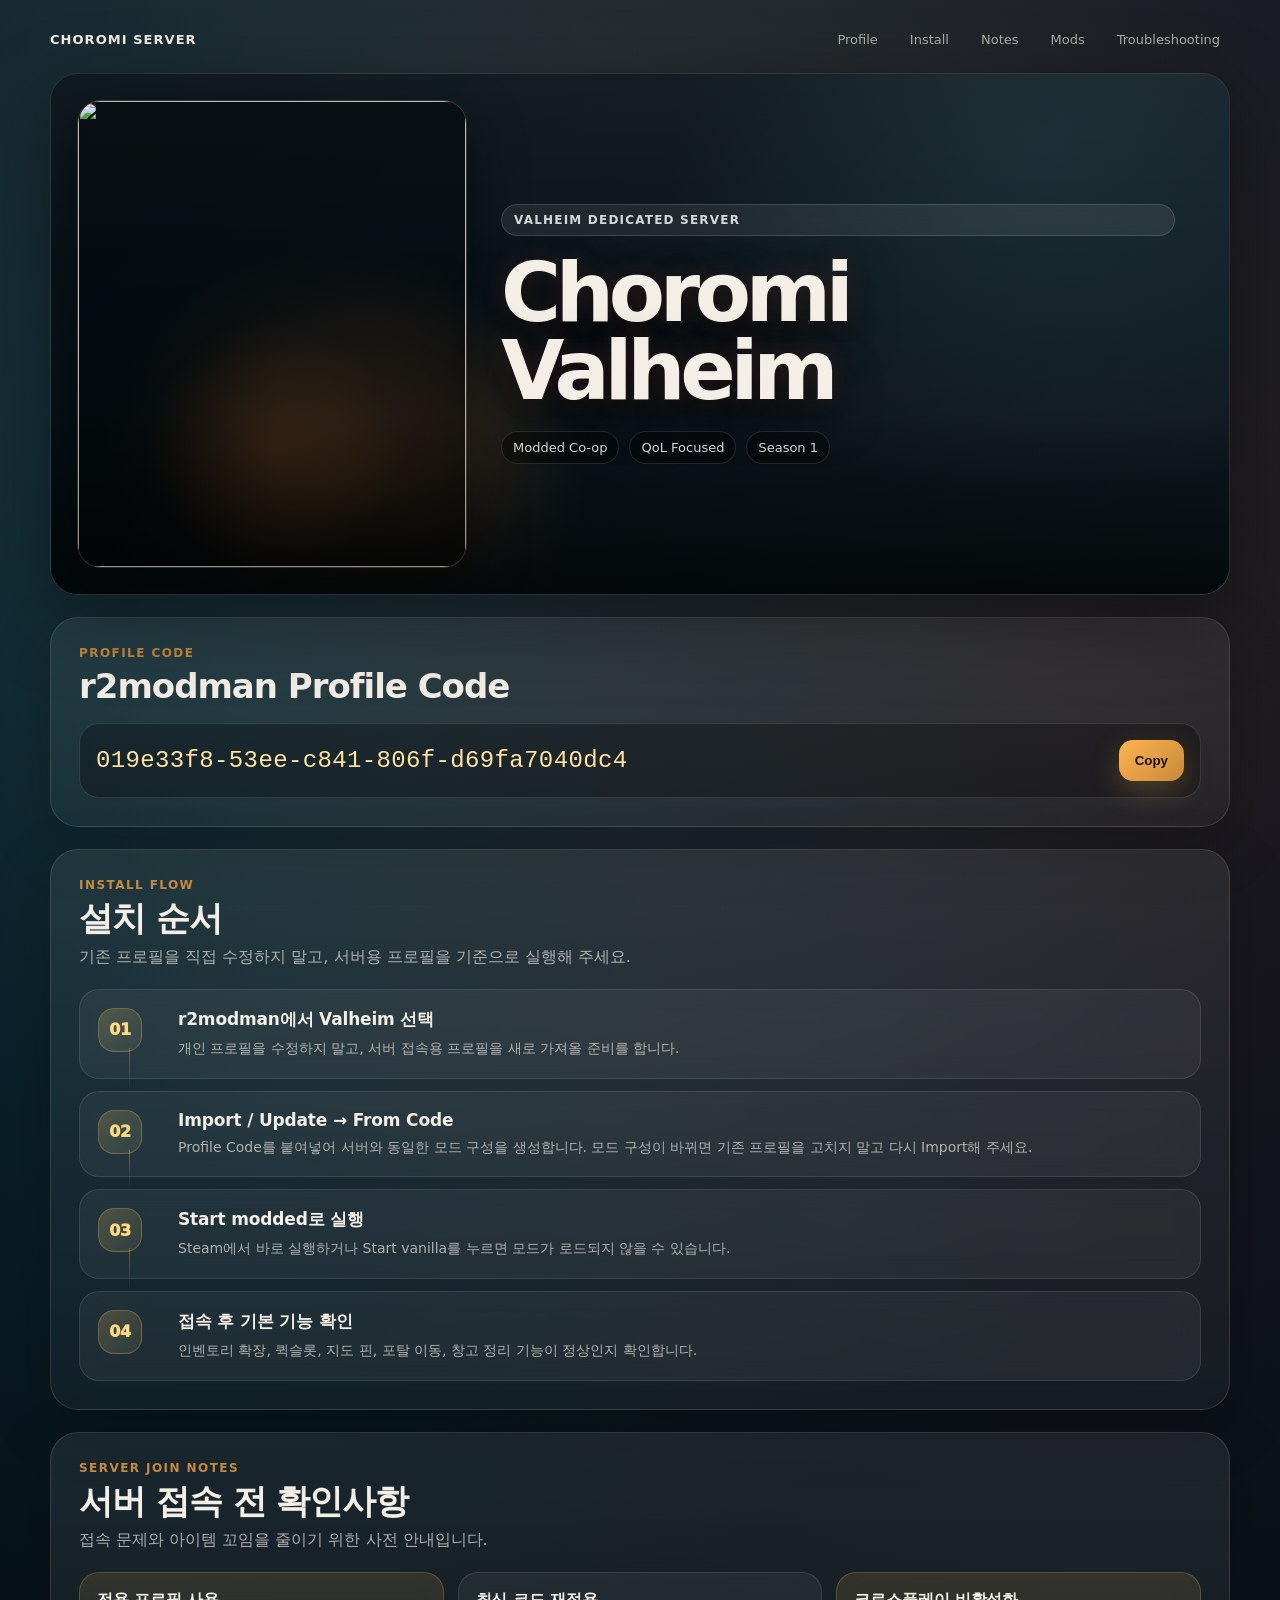
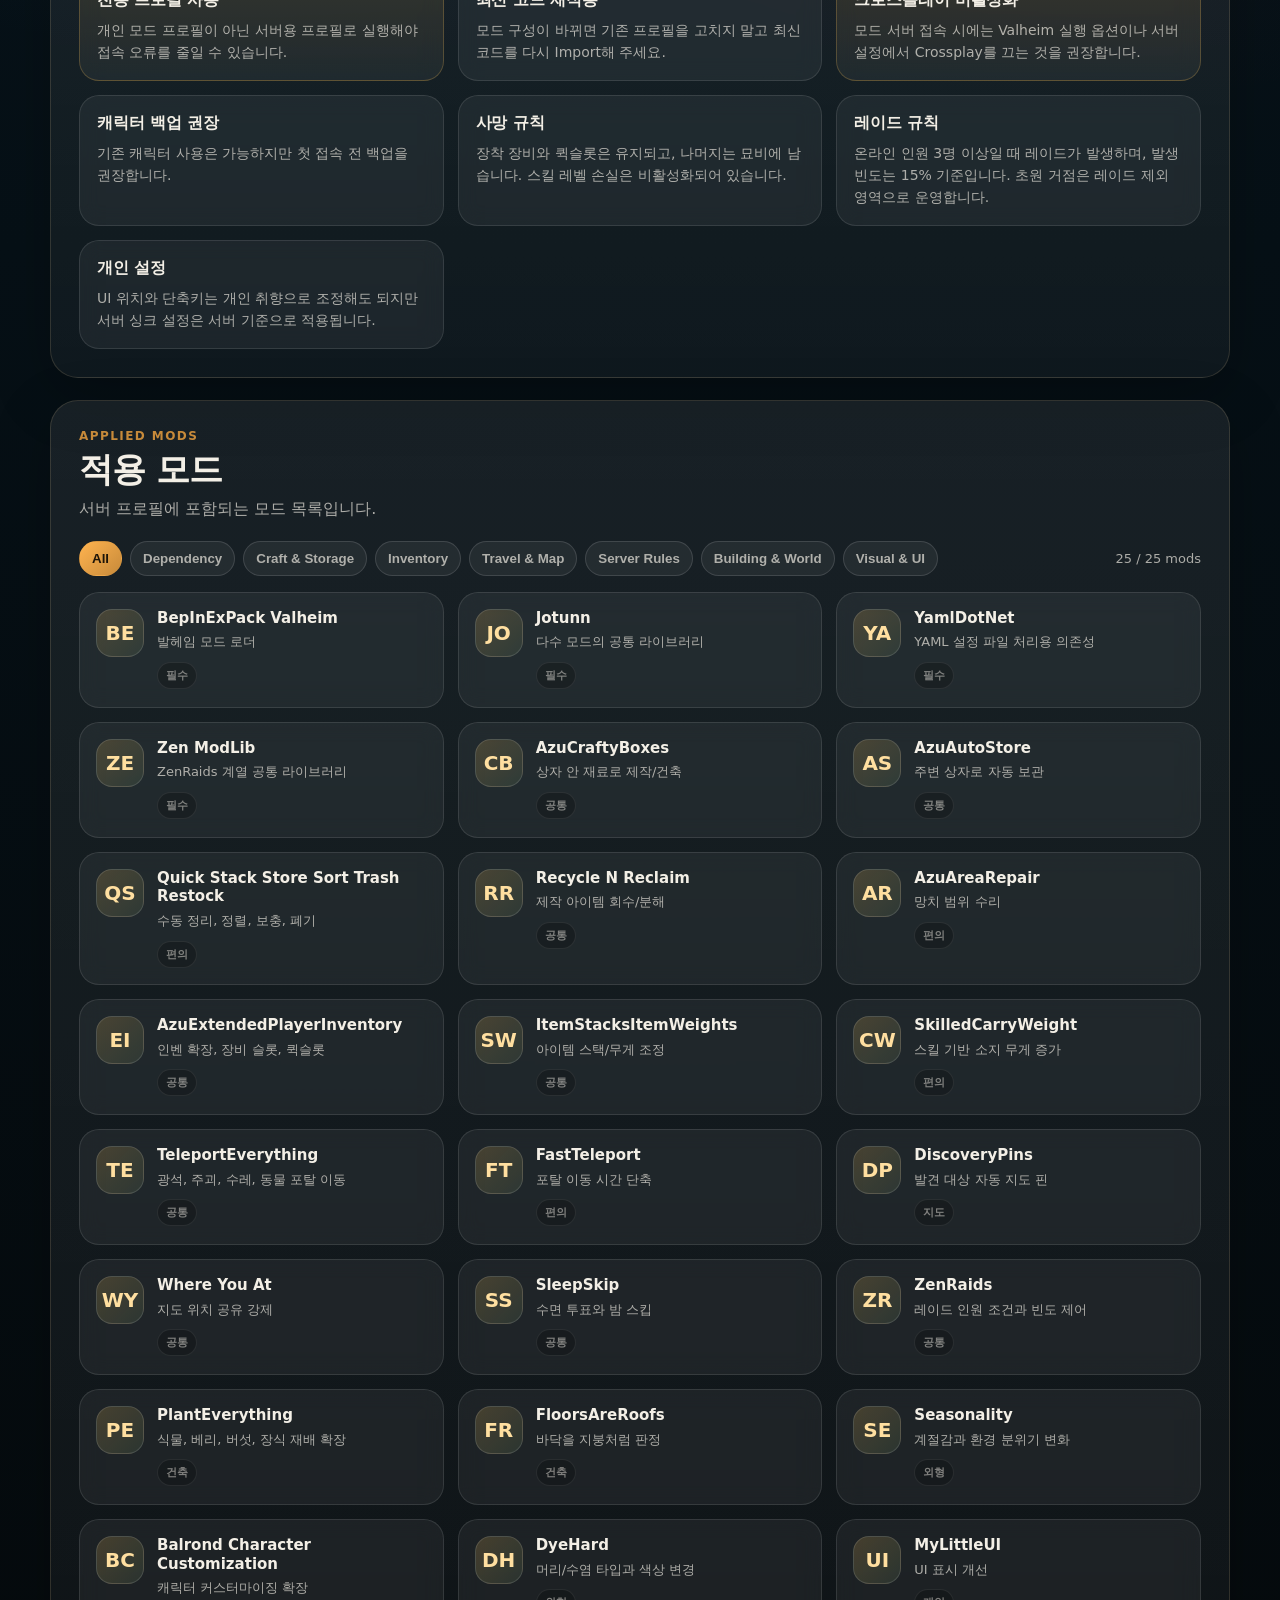
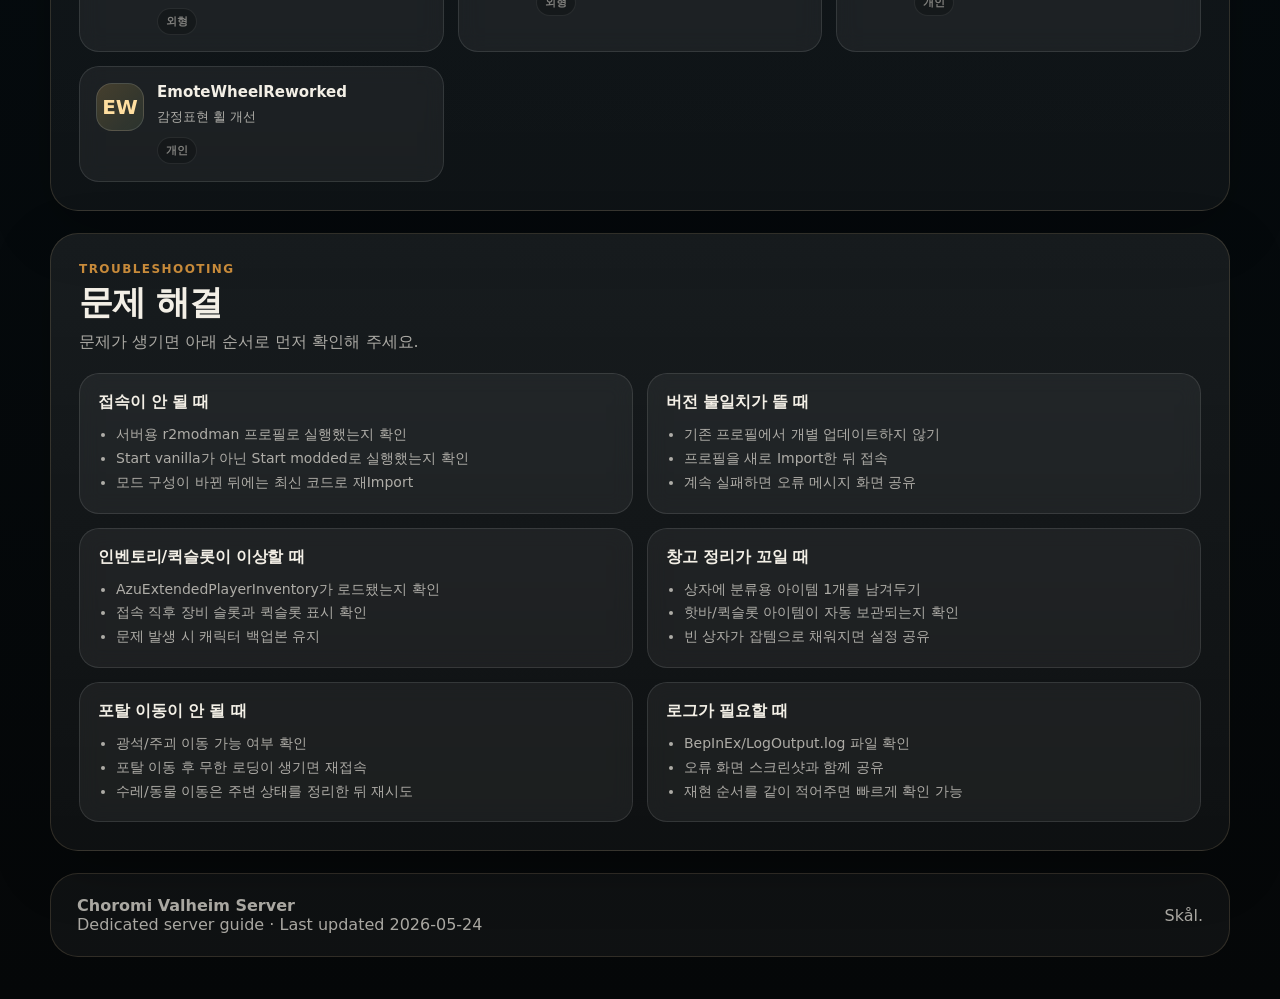
==== index.html @ 1cf6e034 "Add files via upload" ====
<!doctype html>
<html lang="ko">
<head>
  <meta charset="utf-8" />
  <meta name="viewport" content="width=device-width, initial-scale=1" />
  <title>Choromi Valheim Server Guide</title>
  <style>
    :root {
      --bg: #061017;
      --panel: rgba(255, 241, 217, 0.062);
      --panel-strong: rgba(255, 241, 217, 0.11);
      --line: rgba(255, 219, 166, 0.14);
      --text: #f3efe6;
      --muted: rgba(243, 239, 230, 0.68);
      --soft: rgba(243, 239, 230, 0.48);
      --gold: #c78a3a;
      --amber: #ffb34f;
      --red: #a63d2f;
      --green: #4f7f79;
      --shadow: 0 24px 80px rgba(0, 0, 0, 0.42);
      --radius-lg: 28px;
      --radius-md: 20px;
      --radius-sm: 14px;
      --hero-portrait: url("assets/valheim-hero-portrait.jpg");
    }

    * { box-sizing: border-box; }
    html { scroll-behavior: smooth; }
    body {
      margin: 0;
      min-height: 100vh;
      color: var(--text);
      font-family: ui-sans-serif, system-ui, -apple-system, BlinkMacSystemFont, "Segoe UI", sans-serif;
      background:
        radial-gradient(circle at 18% 12%, rgba(20, 94, 113, 0.34), transparent 30%),
        radial-gradient(circle at 42% 4%, rgba(255, 128, 48, 0.12), transparent 25%),
        radial-gradient(circle at 86% 16%, rgba(121, 37, 31, 0.20), transparent 28%),
        linear-gradient(180deg, #0a1822 0%, #061016 44%, #050708 100%);
    }

    a { color: inherit; }

    .page {
      width: min(1180px, calc(100% - 36px));
      margin: 0 auto;
      padding: 24px 0 42px;
    }

    .top-nav {
      display: flex;
      align-items: center;
      justify-content: space-between;
      gap: 16px;
      margin-bottom: 18px;
      color: var(--muted);
      font-size: 13px;
    }

    .brand {
      display: flex;
      align-items: center;
      gap: 10px;
      font-weight: 800;
      letter-spacing: 0.08em;
      text-transform: uppercase;
      color: var(--text);
    }


    .nav-links {
      display: flex;
      gap: 12px;
      flex-wrap: wrap;
      justify-content: flex-end;
    }

    .nav-links a {
      text-decoration: none;
      padding: 8px 10px;
      border-radius: 999px;
      color: var(--muted);
      transition: 0.18s ease;
    }

    .nav-links a:hover {
      background: rgba(255, 255, 255, 0.08);
      color: var(--text);
    }

    .hero {
      position: relative;
      min-height: 520px;
      display: grid;
      grid-template-columns: minmax(260px, 390px) 1fr;
      gap: 34px;
      align-items: stretch;
      overflow: hidden;
      border-radius: var(--radius-lg);
      background:
        radial-gradient(circle at 24% 78%, rgba(255, 128, 45, 0.16), transparent 24%),
        linear-gradient(135deg, rgba(8, 18, 24, 0.98) 0%, rgba(8, 18, 24, 0.88) 42%, rgba(18, 34, 43, 0.72) 100%);
      box-shadow: var(--shadow);
      border: 1px solid rgba(255, 255, 255, 0.12);
      isolation: isolate;
      padding: 26px;
    }

    .hero::before {
      content: "";
      position: absolute;
      inset: 0;
      background:
        radial-gradient(circle at 28% 78%, rgba(255, 161, 72, 0.18), transparent 22%),
        radial-gradient(circle at 84% 14%, rgba(60, 116, 122, 0.2), transparent 34%),
        linear-gradient(180deg, rgba(255, 255, 255, 0.035), transparent 36%, rgba(0, 0, 0, 0.35));
      pointer-events: none;
      z-index: 0;
    }

    .hero::after {
      content: "";
      position: absolute;
      inset: auto 0 0;
      height: 34%;
      background: linear-gradient(180deg, transparent, rgba(3, 7, 9, 0.88));
      pointer-events: none;
      z-index: 0;
    }

    .hero-art {
      position: relative;
      z-index: 1;
      min-height: 468px;
      border-radius: 24px;
      overflow: hidden;
      border: 1px solid rgba(255, 219, 166, 0.18);
      background: rgba(0, 0, 0, 0.35);
      box-shadow: 0 24px 60px rgba(0, 0, 0, 0.46);
    }

    .hero-art img {
      width: 100%;
      height: 100%;
      object-fit: cover;
      object-position: center;
      display: block;
      filter: saturate(1.05) contrast(1.06);
    }

    .hero-art::after {
      content: "";
      position: absolute;
      inset: 0;
      background:
        linear-gradient(180deg, rgba(0,0,0,0.06) 0%, transparent 45%, rgba(0,0,0,0.28) 100%),
        radial-gradient(circle at 50% 74%, rgba(255, 140, 52, 0.12), transparent 32%);
      pointer-events: none;
    }

    .hero-content {
      position: relative;
      z-index: 1;
      min-width: 0;
      display: flex;
      flex-direction: column;
      justify-content: center;
      padding: 42px 28px 42px 0;
    }

    .eyebrow {
      display: inline-flex;
      align-items: center;
      gap: 8px;
      padding: 8px 12px;
      border: 1px solid rgba(255, 255, 255, 0.14);
      border-radius: 999px;
      background: rgba(255, 255, 255, 0.08);
      color: rgba(255, 255, 255, 0.82);
      font-size: 12px;
      font-weight: 800;
      letter-spacing: 0.1em;
      text-transform: uppercase;
      backdrop-filter: blur(10px);
    }

    h1, h2, h3, p { margin-top: 0; }
    h1 {
      margin: 18px 0 0;
      max-width: 720px;
      font-size: clamp(44px, 6.4vw, 88px);
      line-height: 0.95;
      letter-spacing: -0.065em;
      text-shadow: 0 18px 46px rgba(0, 0, 0, 0.72), 0 0 24px rgba(174, 59, 38, 0.24);
    }

    .hero-meta {
      display: flex;
      gap: 10px;
      flex-wrap: wrap;
      margin-top: 22px;
    }

    .pill {
      padding: 8px 11px;
      border-radius: 999px;
      background: rgba(0, 0, 0, 0.34);
      border: 1px solid rgba(255, 255, 255, 0.12);
      color: rgba(255, 255, 255, 0.82);
      font-size: 13px;
      backdrop-filter: blur(10px);
    }

    main {
      display: grid;
      gap: 22px;
      margin-top: 22px;
    }

    section {
      border: 1px solid var(--line);
      border-radius: var(--radius-lg);
      background: linear-gradient(180deg, rgba(255, 255, 255, 0.075), rgba(255, 255, 255, 0.038));
      box-shadow: 0 18px 60px rgba(0, 0, 0, 0.22);
      overflow: hidden;
    }

    .section-inner { padding: 28px; }
    .section-head {
      display: flex;
      align-items: flex-end;
      justify-content: space-between;
      gap: 16px;
      margin-bottom: 18px;
    }

    .section-kicker {
      margin-bottom: 8px;
      color: var(--gold);
      font-size: 12px;
      font-weight: 900;
      letter-spacing: 0.12em;
      text-transform: uppercase;
    }

    h2 {
      margin: 0;
      font-size: clamp(23px, 3vw, 34px);
      line-height: 1.08;
      letter-spacing: -0.03em;
    }

    .lead {
      margin: 8px 0 0;
      color: var(--muted);
      line-height: 1.65;
    }

    .profile-box {
      display: flex;
      align-items: center;
      gap: 12px;
      padding: 16px;
      border-radius: var(--radius-md);
      background: rgba(0, 0, 0, 0.28);
      border: 1px solid rgba(255, 255, 255, 0.12);
    }

    .profile-box code {
      flex: 1;
      overflow-x: auto;
      white-space: nowrap;
      color: #ffe3a1;
      font-family: ui-monospace, SFMono-Regular, Menlo, Consolas, monospace;
      font-size: clamp(15px, 2.4vw, 24px);
      letter-spacing: 0.015em;
    }

    .btn {
      appearance: none;
      border: 0;
      border-radius: 14px;
      padding: 13px 16px;
      cursor: pointer;
      color: #1d1408;
      background: linear-gradient(135deg, var(--amber), var(--gold));
      font-weight: 900;
      box-shadow: 0 10px 28px rgba(215, 168, 79, 0.26);
      transition: 0.18s ease;
    }

    .btn:hover { transform: translateY(-1px); filter: brightness(1.05); }
    .btn:active { transform: translateY(0); }

    .flow-grid {
      display: grid;
      grid-template-columns: repeat(4, minmax(0, 1fr));
      gap: 14px;
    }

    .flow-card, .notice-card, .mod-card, .trouble-card {
      border: 1px solid rgba(255, 255, 255, 0.105);
      border-radius: var(--radius-md);
      background: rgba(255, 255, 255, 0.055);
      backdrop-filter: blur(10px);
    }

    .flow-card { padding: 18px; position: relative; min-height: 158px; }
    .flow-num {
      width: 34px;
      height: 34px;
      display: grid;
      place-items: center;
      margin-bottom: 18px;
      border-radius: 50%;
      background: rgba(215, 168, 79, 0.16);
      border: 1px solid rgba(215, 168, 79, 0.34);
      color: #ffd983;
      font-weight: 900;
    }

    .flow-card h3, .notice-card h3, .trouble-card h3 {
      margin: 0 0 8px;
      font-size: 16px;
      letter-spacing: -0.01em;
    }

    .flow-card p, .notice-card p, .trouble-card p {
      margin: 0;
      color: var(--muted);
      font-size: 14px;
      line-height: 1.58;
    }

    .install-flow {
      display: grid;
      gap: 12px;
      position: relative;
    }

    .install-step {
      display: grid;
      grid-template-columns: 64px 1fr;
      gap: 16px;
      align-items: stretch;
      position: relative;
      padding: 18px;
      border: 1px solid rgba(255, 255, 255, 0.105);
      border-radius: var(--radius-md);
      background: rgba(255, 255, 255, 0.055);
      backdrop-filter: blur(10px);
    }

    .install-step::before {
      content: "";
      position: absolute;
      left: 49px;
      top: 58px;
      bottom: -13px;
      width: 1px;
      background: linear-gradient(180deg, rgba(215, 168, 79, 0.44), transparent);
    }

    .install-step:last-child::before { display: none; }

    .step-index {
      width: 44px;
      height: 44px;
      display: grid;
      place-items: center;
      border-radius: 16px;
      background: linear-gradient(135deg, rgba(242, 193, 92, 0.22), rgba(135,168,120,0.12));
      border: 1px solid rgba(215, 168, 79, 0.34);
      color: #ffd983;
      font-weight: 950;
      letter-spacing: -0.02em;
    }

    .install-step h3 {
      margin: 0 0 6px;
      font-size: 17px;
      letter-spacing: -0.01em;
    }

    .install-step p {
      margin: 0;
      color: var(--muted);
      font-size: 14px;
      line-height: 1.62;
    }

    .notice-grid {
      display: grid;
      grid-template-columns: repeat(3, minmax(0, 1fr));
      gap: 14px;
    }

    .notice-card { padding: 17px; }
    .notice-card.important {
      background: linear-gradient(180deg, rgba(215, 168, 79, 0.145), rgba(255, 255, 255, 0.05));
      border-color: rgba(215, 168, 79, 0.28);
    }

    .mod-toolbar {
      display: flex;
      align-items: center;
      justify-content: space-between;
      gap: 12px;
      margin-bottom: 16px;
      flex-wrap: wrap;
    }

    .filter-row {
      display: flex;
      gap: 8px;
      flex-wrap: wrap;
    }

    .filter-btn {
      border: 1px solid rgba(255, 255, 255, 0.13);
      background: rgba(255, 255, 255, 0.06);
      color: var(--muted);
      border-radius: 999px;
      padding: 9px 12px;
      cursor: pointer;
      font-weight: 800;
      transition: 0.18s ease;
    }

    .filter-btn.active, .filter-btn:hover {
      color: #1d1408;
      border-color: transparent;
      background: linear-gradient(135deg, var(--amber), var(--gold));
    }

    .mod-count { color: var(--muted); font-size: 13px; }

    .mods-grid {
      display: grid;
      grid-template-columns: repeat(3, minmax(0, 1fr));
      gap: 14px;
    }

    .mod-card {
      min-height: 116px;
      padding: 16px;
      display: grid;
      grid-template-columns: 48px 1fr;
      gap: 13px;
      align-items: start;
    }

    .mod-icon {
      width: 48px;
      height: 48px;
      display: grid;
      place-items: center;
      border-radius: 16px;
      background: linear-gradient(135deg, rgba(215,168,79,0.22), rgba(135,168,120,0.14));
      border: 1px solid rgba(255, 255, 255, 0.13);
      color: #ffdfa0;
      font-size: 20px;
      font-weight: 900;
      overflow: hidden;
      flex: none;
    }

    .mod-icon img {
      width: 100%;
      height: 100%;
      object-fit: contain;
      object-position: center;
      display: block;
    }

    .mod-card h3 {
      margin: 0 0 6px;
      font-size: 15px;
      line-height: 1.25;
    }

    .mod-card p {
      margin: 0 0 10px;
      color: var(--muted);
      font-size: 13px;
      line-height: 1.45;
    }

    .tag-row { display: flex; gap: 6px; flex-wrap: wrap; }
    .tag {
      padding: 5px 8px;
      border-radius: 999px;
      background: rgba(0, 0, 0, 0.22);
      border: 1px solid rgba(255, 255, 255, 0.08);
      color: var(--soft);
      font-size: 11px;
      font-weight: 800;
    }

    .trouble-list {
      display: grid;
      grid-template-columns: repeat(2, minmax(0, 1fr));
      gap: 14px;
    }

    .trouble-card { padding: 18px; }
    .trouble-card ul {
      margin: 10px 0 0;
      padding-left: 18px;
      color: var(--muted);
      font-size: 14px;
      line-height: 1.7;
    }

    .footer {
      margin-top: 22px;
      padding: 22px 26px;
      display: flex;
      align-items: center;
      justify-content: space-between;
      gap: 16px;
      color: var(--muted);
      border-radius: var(--radius-lg);
      border: 1px solid var(--line);
      background: rgba(255, 255, 255, 0.045);
    }

    .toast {
      position: fixed;
      left: 50%;
      bottom: 28px;
      transform: translateX(-50%) translateY(16px);
      opacity: 0;
      pointer-events: none;
      padding: 12px 16px;
      border-radius: 999px;
      color: #1d1408;
      background: linear-gradient(135deg, var(--amber), var(--gold));
      font-weight: 900;
      box-shadow: 0 18px 44px rgba(0, 0, 0, 0.42);
      transition: 0.22s ease;
      z-index: 100;
    }

    .toast.show {
      opacity: 1;
      transform: translateX(-50%) translateY(0);
    }


    @media (max-width: 980px) {
      .hero { grid-template-columns: minmax(220px, 320px) 1fr; gap: 24px; }
      .hero-art { min-height: 430px; }
      .hero-content { padding-right: 8px; }
    }

    @media (max-width: 980px) {
      .flow-grid, .notice-grid, .mods-grid { grid-template-columns: repeat(2, minmax(0, 1fr)); }
      .top-nav { align-items: flex-start; flex-direction: column; }
      .nav-links { justify-content: flex-start; }
    }

    @media (max-width: 680px) {
      .page { width: min(100% - 24px, 1180px); padding-top: 14px; }
      .hero { min-height: auto; grid-template-columns: 1fr; gap: 18px; padding: 18px; }
      .hero-art { min-height: 440px; }
      .hero-content { padding: 8px 6px 16px; }
      .section-inner { padding: 22px; }
      .flow-grid, .notice-grid, .mods-grid, .trouble-list { grid-template-columns: 1fr; }
      .install-step { grid-template-columns: 50px 1fr; padding: 16px; }
      .install-step::before { left: 40px; }
      .step-index { width: 36px; height: 36px; border-radius: 13px; }
      .profile-box { flex-direction: column; align-items: stretch; }
      .profile-box code { width: 100%; }
      .footer { flex-direction: column; align-items: flex-start; }
    }


  </style>
</head>
<body>
  <div class="page">
    <nav class="top-nav" aria-label="Page navigation">
      <div class="brand"><span>Choromi Server</span></div>
      <div class="nav-links">
        <a href="#profile">Profile</a>
        <a href="#install">Install</a>
        <a href="#notes">Notes</a>
        <a href="#mods">Mods</a>
        <a href="#troubleshooting">Troubleshooting</a>
      </div>
    </nav>

    <header class="hero" id="hero">
      <div class="hero-art" aria-hidden="true">
        <img src="assets/valheim-hero-portrait.jpg" alt="" />
      </div>
      <div class="hero-content">
        <span class="eyebrow">Valheim Dedicated Server</span>
        <h1>Choromi Valheim</h1>
        <div class="hero-meta">
          <span class="pill">Modded Co-op</span>
          <span class="pill">QoL Focused</span>
          <span class="pill">Season 1</span>
        </div>
      </div>
    </header>

    <main>
      <section id="profile" aria-labelledby="profile-title">
        <div class="section-inner">
          <div class="section-head">
            <div>
              <div class="section-kicker">Profile Code</div>
              <h2 id="profile-title">r2modman Profile Code</h2>
            </div>
          </div>
          <div class="profile-box">
            <code id="profile-code">019e33f8-53ee-c841-806f-d69fa7040dc4</code>
            <button class="btn" type="button" id="copy-btn">Copy</button>
          </div>
        </div>
      </section>

      <section id="install" aria-labelledby="install-title">
        <div class="section-inner">
          <div class="section-head">
            <div>
              <div class="section-kicker">Install Flow</div>
              <h2 id="install-title">설치 순서</h2>
              <p class="lead">기존 프로필을 직접 수정하지 말고, 서버용 프로필을 기준으로 실행해 주세요.</p>
            </div>
          </div>
          <div class="install-flow">
            <article class="install-step">
              <div class="step-index">01</div>
              <div>
                <h3>r2modman에서 Valheim 선택</h3>
                <p>개인 프로필을 수정하지 말고, 서버 접속용 프로필을 새로 가져올 준비를 합니다.</p>
              </div>
            </article>
            <article class="install-step">
              <div class="step-index">02</div>
              <div>
                <h3>Import / Update → From Code</h3>
                <p>Profile Code를 붙여넣어 서버와 동일한 모드 구성을 생성합니다. 모드 구성이 바뀌면 기존 프로필을 고치지 말고 다시 Import해 주세요.</p>
              </div>
            </article>
            <article class="install-step">
              <div class="step-index">03</div>
              <div>
                <h3>Start modded로 실행</h3>
                <p>Steam에서 바로 실행하거나 Start vanilla를 누르면 모드가 로드되지 않을 수 있습니다.</p>
              </div>
            </article>
            <article class="install-step">
              <div class="step-index">04</div>
              <div>
                <h3>접속 후 기본 기능 확인</h3>
                <p>인벤토리 확장, 퀵슬롯, 지도 핀, 포탈 이동, 창고 정리 기능이 정상인지 확인합니다.</p>
              </div>
            </article>
          </div>
        </div>
      </section>

      <section id="notes" aria-labelledby="notes-title">
        <div class="section-inner">
          <div class="section-head">
            <div>
              <div class="section-kicker">Server Join Notes</div>
              <h2 id="notes-title">서버 접속 전 확인사항</h2>
              <p class="lead">접속 문제와 아이템 꼬임을 줄이기 위한 사전 안내입니다.</p>
            </div>
          </div>
          <div class="notice-grid">
            <article class="notice-card important">
              <h3>전용 프로필 사용</h3>
              <p>개인 모드 프로필이 아닌 서버용 프로필로 실행해야 접속 오류를 줄일 수 있습니다.</p>
            </article>
            <article class="notice-card">
              <h3>최신 코드 재적용</h3>
              <p>모드 구성이 바뀌면 기존 프로필을 고치지 말고 최신 코드를 다시 Import해 주세요.</p>
            </article>
            <article class="notice-card important">
              <h3>크로스플레이 비활성화</h3>
              <p>모드 서버 접속 시에는 Valheim 실행 옵션이나 서버 설정에서 Crossplay를 끄는 것을 권장합니다.</p>
            </article>
            <article class="notice-card">
              <h3>캐릭터 백업 권장</h3>
              <p>기존 캐릭터 사용은 가능하지만 첫 접속 전 백업을 권장합니다.</p>
            </article>
            <article class="notice-card">
              <h3>사망 규칙</h3>
              <p>장착 장비와 퀵슬롯은 유지되고, 나머지는 묘비에 남습니다. 스킬 레벨 손실은 비활성화되어 있습니다.</p>
            </article>
            <article class="notice-card">
              <h3>레이드 규칙</h3>
              <p>온라인 인원 3명 이상일 때 레이드가 발생하며, 발생 빈도는 15% 기준입니다. 초원 거점은 레이드 제외 영역으로 운영합니다.</p>
            </article>
            <article class="notice-card">
              <h3>개인 설정</h3>
              <p>UI 위치와 단축키는 개인 취향으로 조정해도 되지만 서버 싱크 설정은 서버 기준으로 적용됩니다.</p>
            </article>
          </div>
        </div>
      </section>

      <section id="mods" aria-labelledby="mods-title">
        <div class="section-inner">
          <div class="section-head">
            <div>
              <div class="section-kicker">Applied Mods</div>
              <h2 id="mods-title">적용 모드</h2>
              <p class="lead">서버 프로필에 포함되는 모드 목록입니다.</p>
            </div>
          </div>
          <div class="mod-toolbar">
            <div class="filter-row" id="filter-row"></div>
            <div class="mod-count" id="mod-count"></div>
          </div>
          <div class="mods-grid" id="mods-grid"></div>
        </div>
      </section>

      <section id="troubleshooting" aria-labelledby="trouble-title">
        <div class="section-inner">
          <div class="section-head">
            <div>
              <div class="section-kicker">Troubleshooting</div>
              <h2 id="trouble-title">문제 해결</h2>
              <p class="lead">문제가 생기면 아래 순서로 먼저 확인해 주세요.</p>
            </div>
          </div>
          <div class="trouble-list">
            <article class="trouble-card">
              <h3>접속이 안 될 때</h3>
              <ul>
                <li>서버용 r2modman 프로필로 실행했는지 확인</li>
                <li>Start vanilla가 아닌 Start modded로 실행했는지 확인</li>
                <li>모드 구성이 바뀐 뒤에는 최신 코드로 재Import</li>
              </ul>
            </article>
            <article class="trouble-card">
              <h3>버전 불일치가 뜰 때</h3>
              <ul>
                <li>기존 프로필에서 개별 업데이트하지 않기</li>
                <li>프로필을 새로 Import한 뒤 접속</li>
                <li>계속 실패하면 오류 메시지 화면 공유</li>
              </ul>
            </article>
            <article class="trouble-card">
              <h3>인벤토리/퀵슬롯이 이상할 때</h3>
              <ul>
                <li>AzuExtendedPlayerInventory가 로드됐는지 확인</li>
                <li>접속 직후 장비 슬롯과 퀵슬롯 표시 확인</li>
                <li>문제 발생 시 캐릭터 백업본 유지</li>
              </ul>
            </article>
            <article class="trouble-card">
              <h3>창고 정리가 꼬일 때</h3>
              <ul>
                <li>상자에 분류용 아이템 1개를 남겨두기</li>
                <li>핫바/퀵슬롯 아이템이 자동 보관되는지 확인</li>
                <li>빈 상자가 잡템으로 채워지면 설정 공유</li>
              </ul>
            </article>
            <article class="trouble-card">
              <h3>포탈 이동이 안 될 때</h3>
              <ul>
                <li>광석/주괴 이동 가능 여부 확인</li>
                <li>포탈 이동 후 무한 로딩이 생기면 재접속</li>
                <li>수레/동물 이동은 주변 상태를 정리한 뒤 재시도</li>
              </ul>
            </article>
            <article class="trouble-card">
              <h3>로그가 필요할 때</h3>
              <ul>
                <li>BepInEx/LogOutput.log 파일 확인</li>
                <li>오류 화면 스크린샷과 함께 공유</li>
                <li>재현 순서를 같이 적어주면 빠르게 확인 가능</li>
              </ul>
            </article>
          </div>
        </div>
      </section>
    </main>

    <footer class="footer">
      <div>
        <strong>Choromi Valheim Server</strong><br />
        <span>Dedicated server guide · Last updated 2026-05-24</span>
      </div>
      <div>Skål.</div>
    </footer>
  </div>

  <div class="toast" id="toast">Profile code copied</div>

  <script>
    const mods = [
      { name: "BepInExPack Valheim", group: "Dependency", icon: "BE", desc: "발헤임 모드 로더", tags: ["필수"] },
      { name: "Jotunn", group: "Dependency", icon: "JO", desc: "다수 모드의 공통 라이브러리", tags: ["필수"] },
      { name: "YamlDotNet", group: "Dependency", icon: "YA", desc: "YAML 설정 파일 처리용 의존성", tags: ["필수"] },
      { name: "Zen ModLib", group: "Dependency", icon: "ZE", desc: "ZenRaids 계열 공통 라이브러리", tags: ["필수"] },

      { name: "AzuCraftyBoxes", group: "Craft & Storage", icon: "CB", desc: "상자 안 재료로 제작/건축", tags: ["공통"] },
      { name: "AzuAutoStore", group: "Craft & Storage", icon: "AS", desc: "주변 상자로 자동 보관", tags: ["공통"] },
      { name: "Quick Stack Store Sort Trash Restock", group: "Craft & Storage", icon: "QS", desc: "수동 정리, 정렬, 보충, 폐기", tags: ["편의"] },
      { name: "Recycle N Reclaim", group: "Craft & Storage", icon: "RR", desc: "제작 아이템 회수/분해", tags: ["공통"] },
      { name: "AzuAreaRepair", group: "Craft & Storage", icon: "AR", desc: "망치 범위 수리", tags: ["편의"] },

      { name: "AzuExtendedPlayerInventory", group: "Inventory", icon: "EI", desc: "인벤 확장, 장비 슬롯, 퀵슬롯", tags: ["공통"] },
      { name: "ItemStacksItemWeights", group: "Inventory", icon: "SW", desc: "아이템 스택/무게 조정", tags: ["공통"] },
      { name: "SkilledCarryWeight", group: "Inventory", icon: "CW", desc: "스킬 기반 소지 무게 증가", tags: ["편의"] },

      { name: "TeleportEverything", group: "Travel & Map", icon: "TE", desc: "광석, 주괴, 수레, 동물 포탈 이동", tags: ["공통"] },
      { name: "FastTeleport", group: "Travel & Map", icon: "FT", desc: "포탈 이동 시간 단축", tags: ["편의"] },
      { name: "DiscoveryPins", group: "Travel & Map", icon: "DP", desc: "발견 대상 자동 지도 핀", tags: ["지도"] },
      { name: "Where You At", group: "Travel & Map", icon: "WY", desc: "지도 위치 공유 강제", tags: ["공통"] },

      { name: "SleepSkip", group: "Server Rules", icon: "SS", desc: "수면 투표와 밤 스킵", tags: ["공통"] },
      { name: "ZenRaids", group: "Server Rules", icon: "ZR", desc: "레이드 인원 조건과 빈도 제어", tags: ["공통"] },

      { name: "PlantEverything", group: "Building & World", icon: "PE", desc: "식물, 베리, 버섯, 장식 재배 확장", tags: ["건축"] },
      { name: "FloorsAreRoofs", group: "Building & World", icon: "FR", desc: "바닥을 지붕처럼 판정", tags: ["건축"] },
      { name: "Seasonality", group: "Building & World", icon: "SE", desc: "계절감과 환경 분위기 변화", tags: ["외형"] },

      { name: "Balrond Character Customization", group: "Visual & UI", icon: "BC", desc: "캐릭터 커스터마이징 확장", tags: ["외형"] },
      { name: "DyeHard", group: "Visual & UI", icon: "DH", desc: "머리/수염 타입과 색상 변경", tags: ["외형"] },
      { name: "MyLittleUI", group: "Visual & UI", icon: "UI", desc: "UI 표시 개선", tags: ["개인"] },
      { name: "EmoteWheelReworked", group: "Visual & UI", icon: "EW", desc: "감정표현 휠 개선", tags: ["개인"] }
    ];

    const groupOrder = ["All", "Dependency", "Craft & Storage", "Inventory", "Travel & Map", "Server Rules", "Building & World", "Visual & UI"];
    const filterRow = document.getElementById("filter-row");
    const modsGrid = document.getElementById("mods-grid");
    const modCount = document.getElementById("mod-count");

    function renderFilters(active = "All") {
      filterRow.innerHTML = "";
      groupOrder.forEach(group => {
        const btn = document.createElement("button");
        btn.className = `filter-btn${group === active ? " active" : ""}`;
        btn.type = "button";
        btn.textContent = group;
        btn.addEventListener("click", () => renderMods(group));
        filterRow.appendChild(btn);
      });
    }

    function renderMods(group = "All") {
      renderFilters(group);
      const list = group === "All" ? mods : mods.filter(mod => mod.group === group);
      modCount.textContent = `${list.length} / ${mods.length} mods`;
      modsGrid.innerHTML = list.map(mod => `
        <article class="mod-card">
          <div class="mod-icon" aria-hidden="true">${mod.icon}</div>
          <div>
            <h3>${mod.name}</h3>
            <p>${mod.desc}</p>
            <div class="tag-row">${mod.tags.map(tag => `<span class="tag">${tag}</span>`).join("")}</div>
          </div>
        </article>
      `).join("");
    }

    function showToast() {
      const toast = document.getElementById("toast");
      toast.classList.add("show");
      window.setTimeout(() => toast.classList.remove("show"), 1600);
    }

    document.getElementById("copy-btn").addEventListener("click", async () => {
      const code = document.getElementById("profile-code").textContent.trim();
      try {
        await navigator.clipboard.writeText(code);
        showToast();
      } catch (error) {
        const range = document.createRange();
        range.selectNodeContents(document.getElementById("profile-code"));
        const selection = window.getSelection();
        selection.removeAllRanges();
        selection.addRange(range);
        document.execCommand("copy");
        selection.removeAllRanges();
        showToast();
      }
    });

    renderMods();
  </script>
</body>
</html>
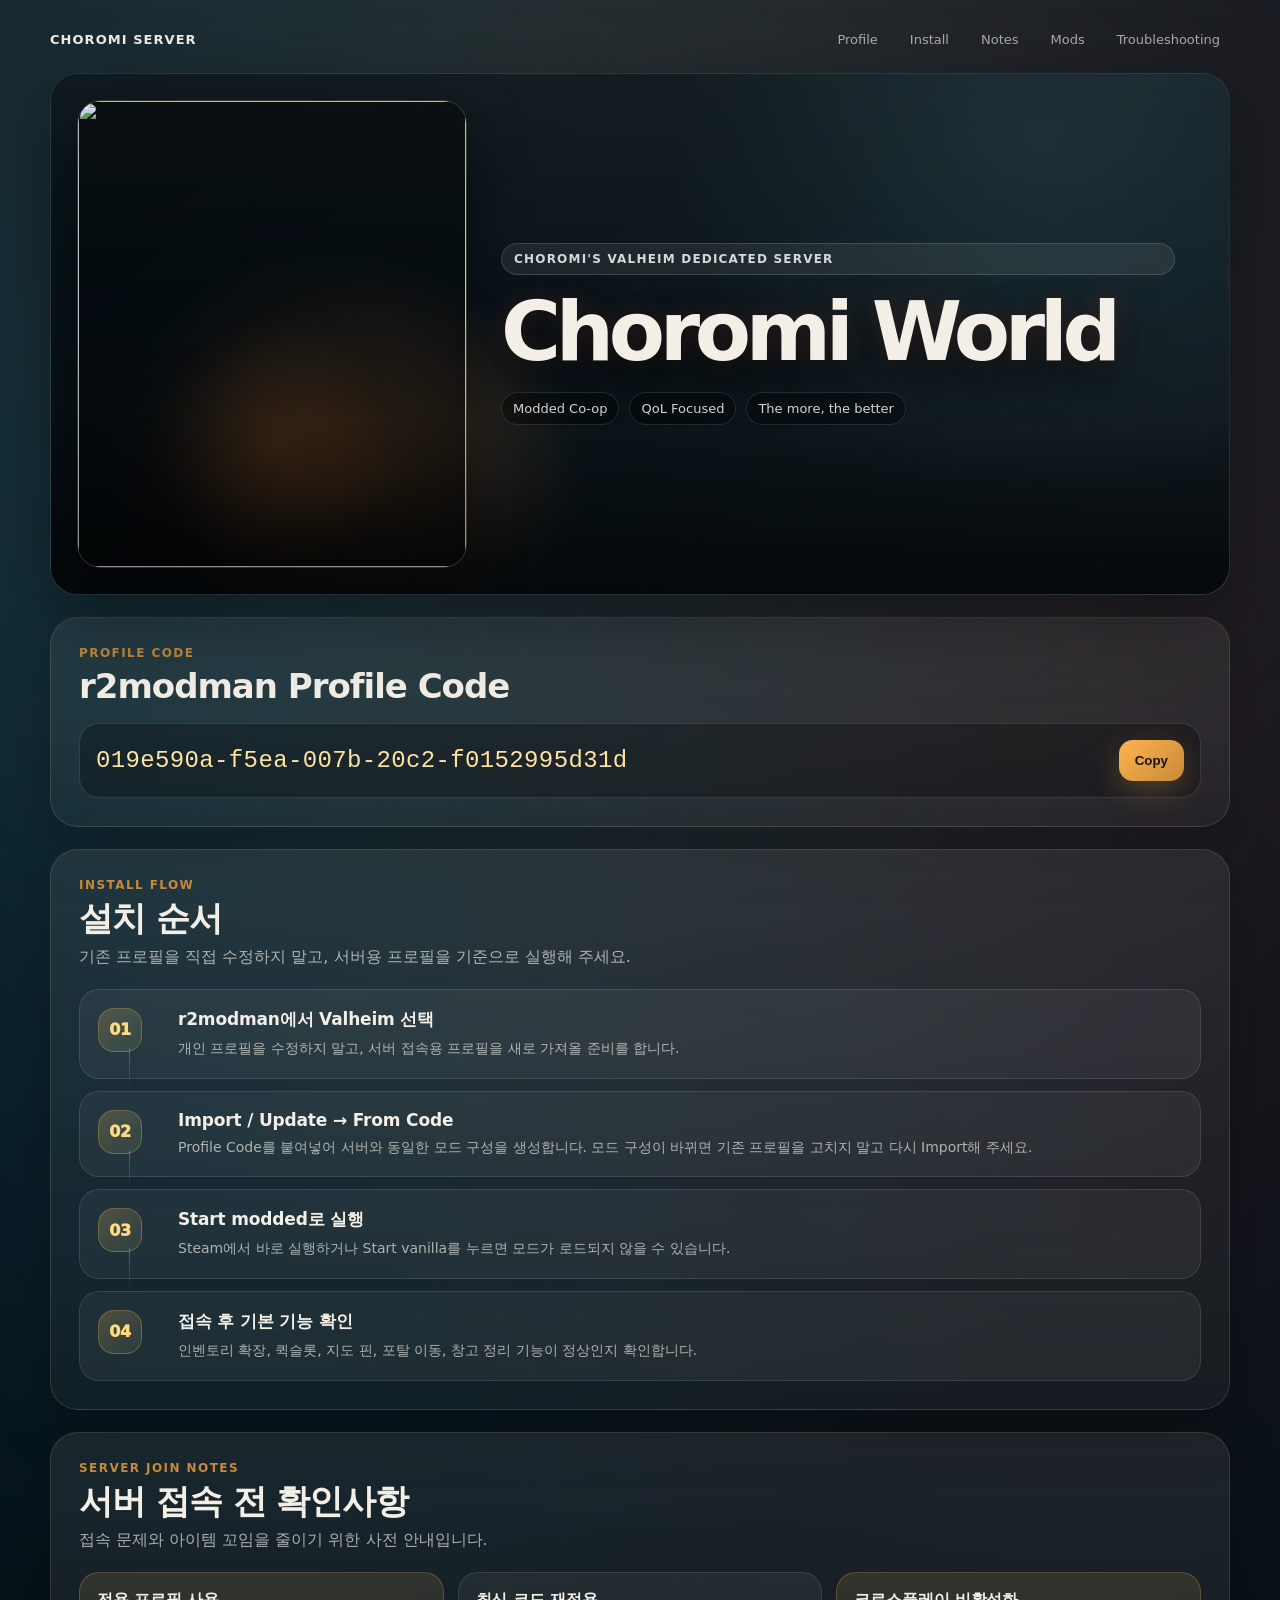
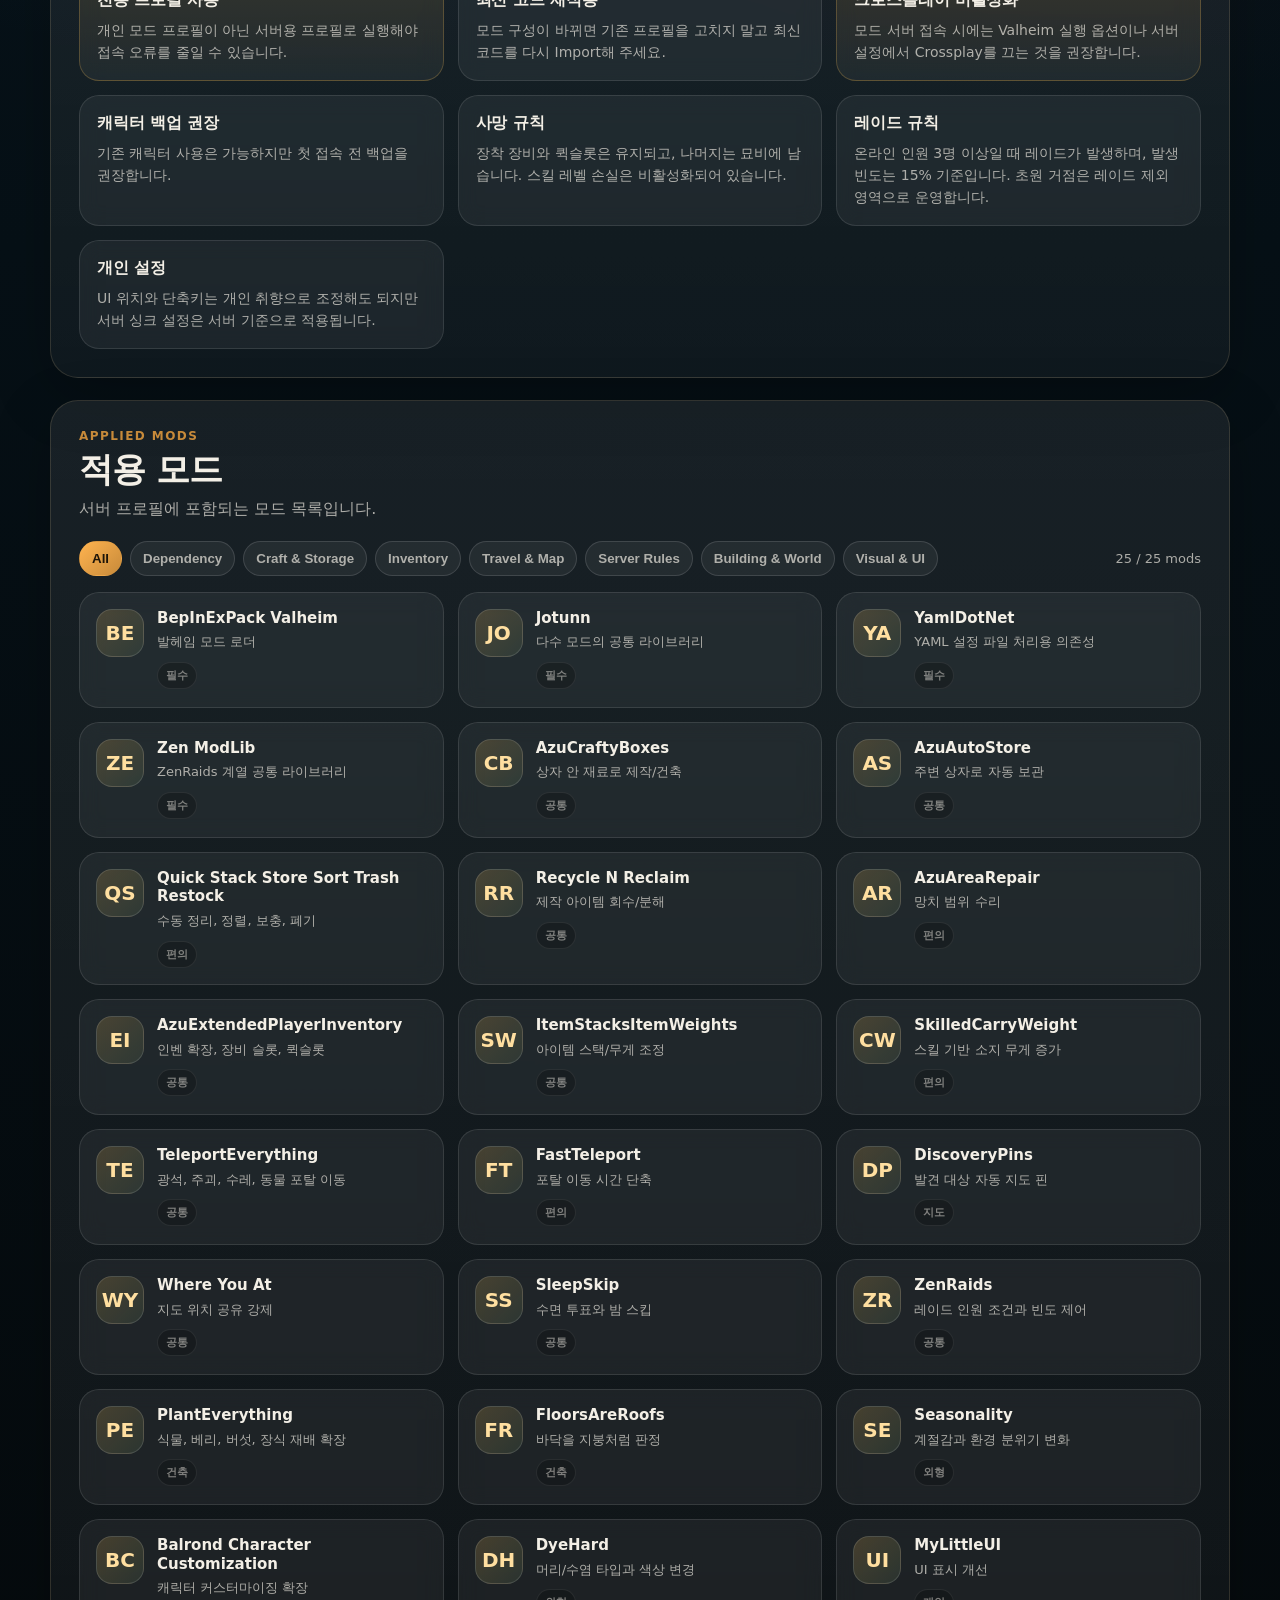
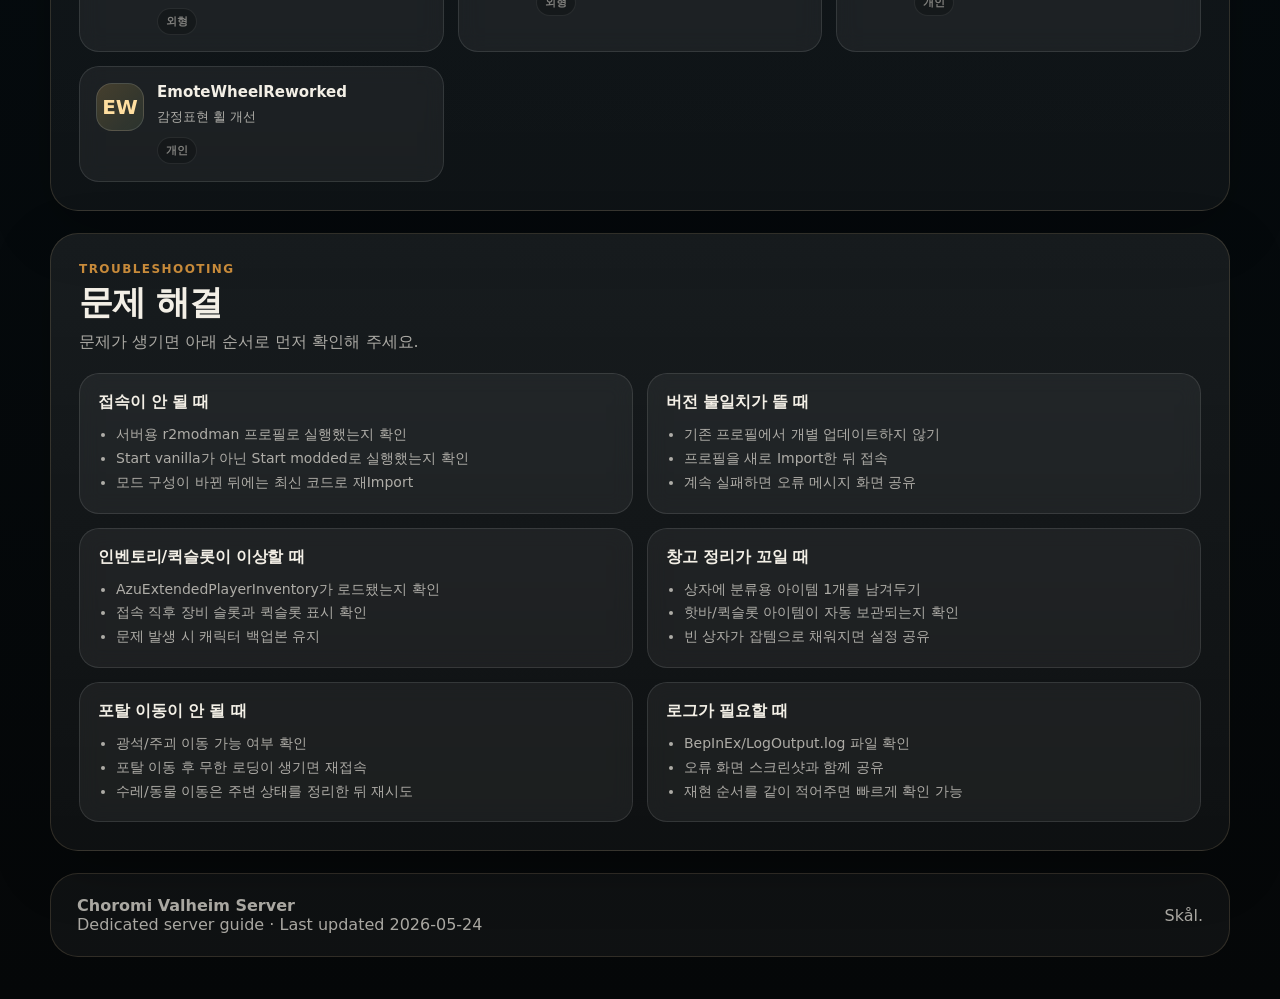
==== commit 7c9b6eba: "Update index.html" ====
--- a/index.html
+++ b/index.html
@@ -595,12 +595,12 @@
         <img src="assets/valheim-hero-portrait.jpg" alt="" />
       </div>
       <div class="hero-content">
-        <span class="eyebrow">Valheim Dedicated Server</span>
-        <h1>Choromi Valheim</h1>
+        <span class="eyebrow">Choromi's Valheim Dedicated Server</span>
+        <h1>Choromi World</h1>
         <div class="hero-meta">
           <span class="pill">Modded Co-op</span>
           <span class="pill">QoL Focused</span>
-          <span class="pill">Season 1</span>
+          <span class="pill">The more, the better</span>
         </div>
       </div>
     </header>
@@ -615,7 +615,7 @@
             </div>
           </div>
           <div class="profile-box">
-            <code id="profile-code">019e33f8-53ee-c841-806f-d69fa7040dc4</code>
+            <code id="profile-code">019e590a-f5ea-007b-20c2-f0152995d31d</code>
             <button class="btn" type="button" id="copy-btn">Copy</button>
           </div>
         </div>
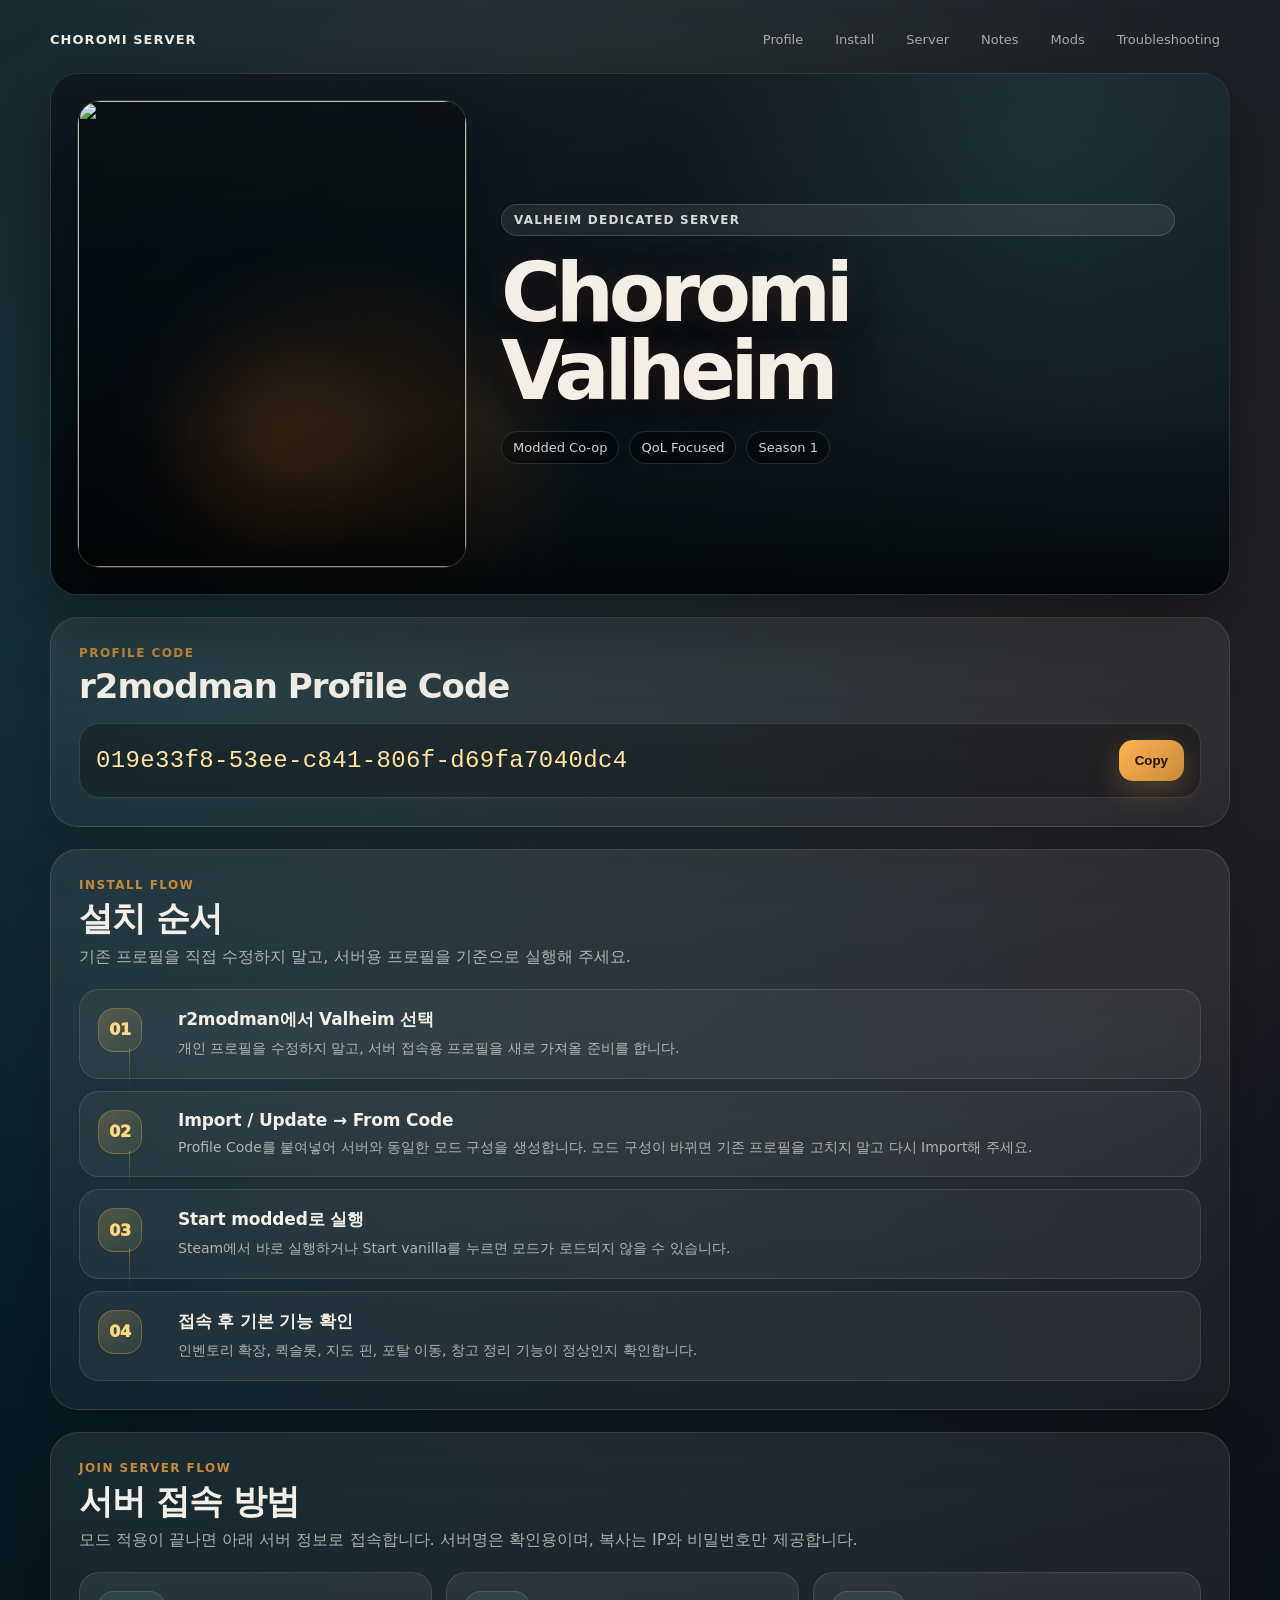
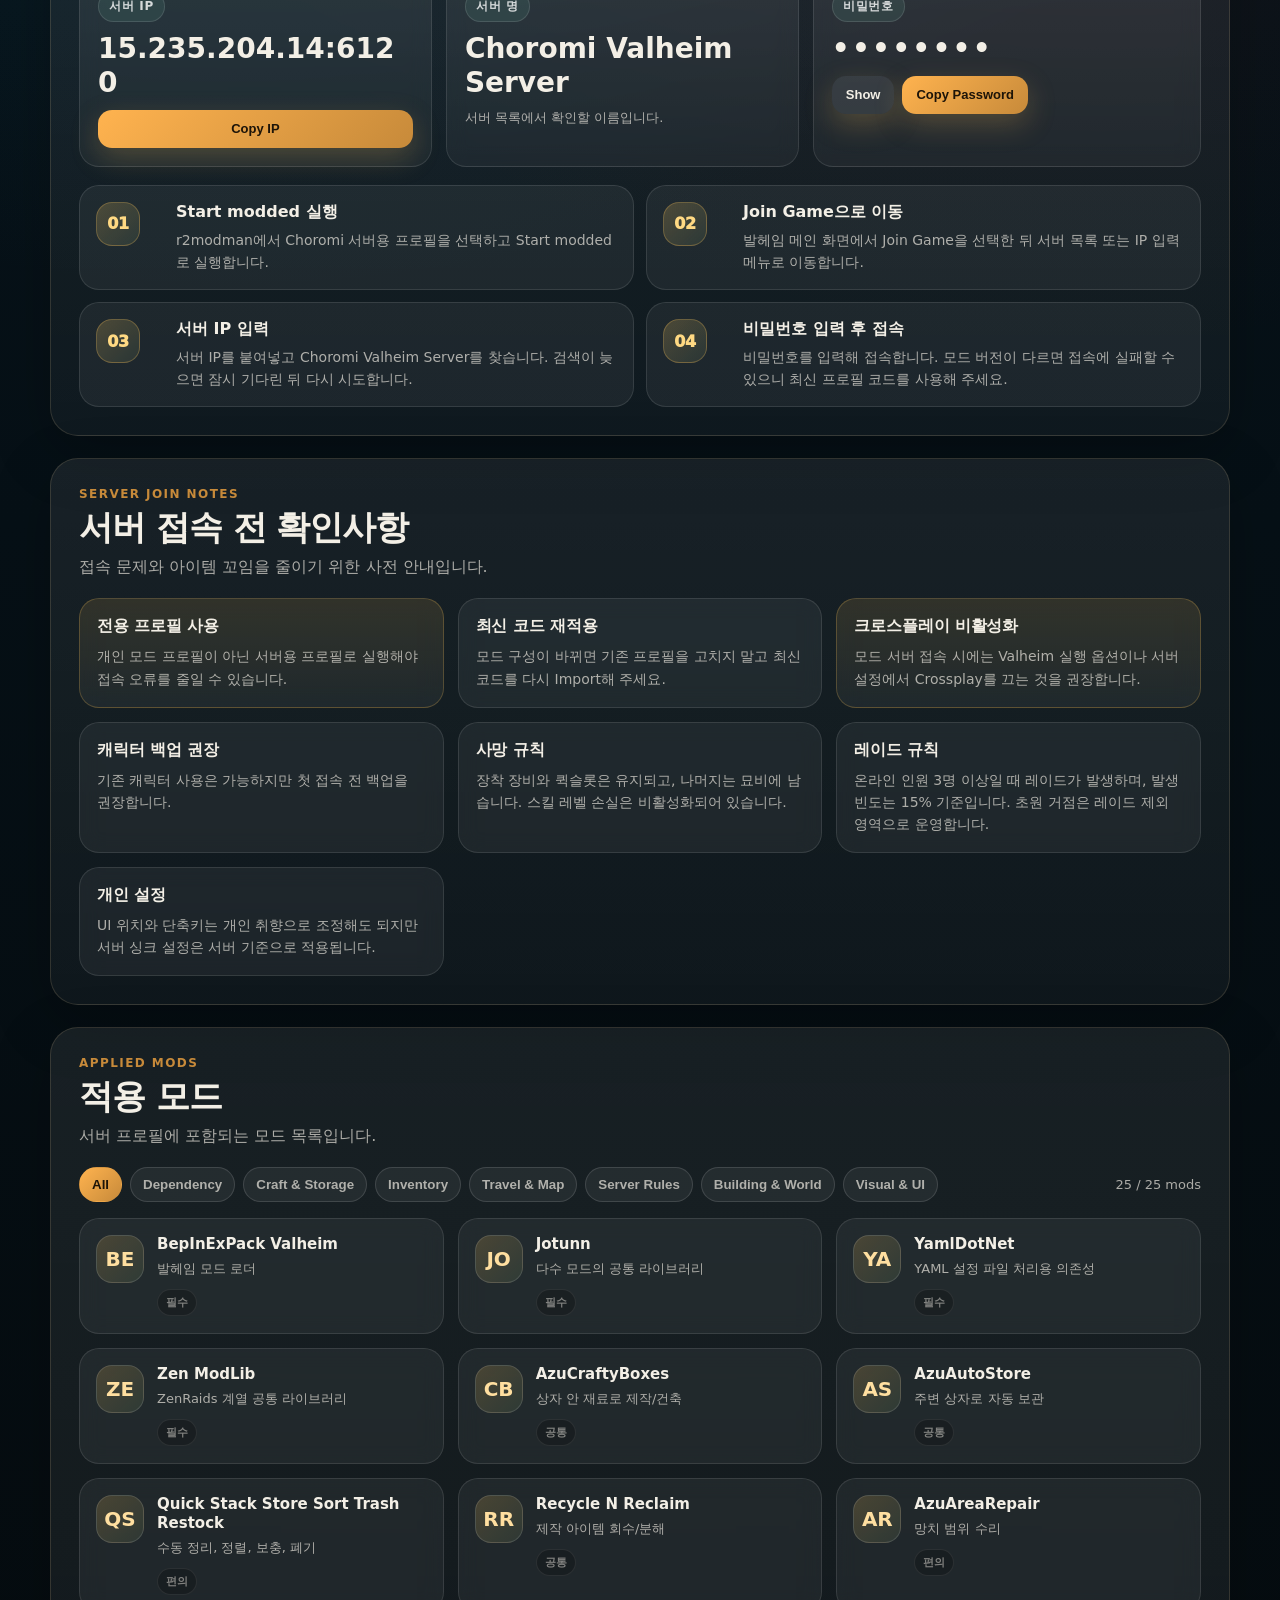
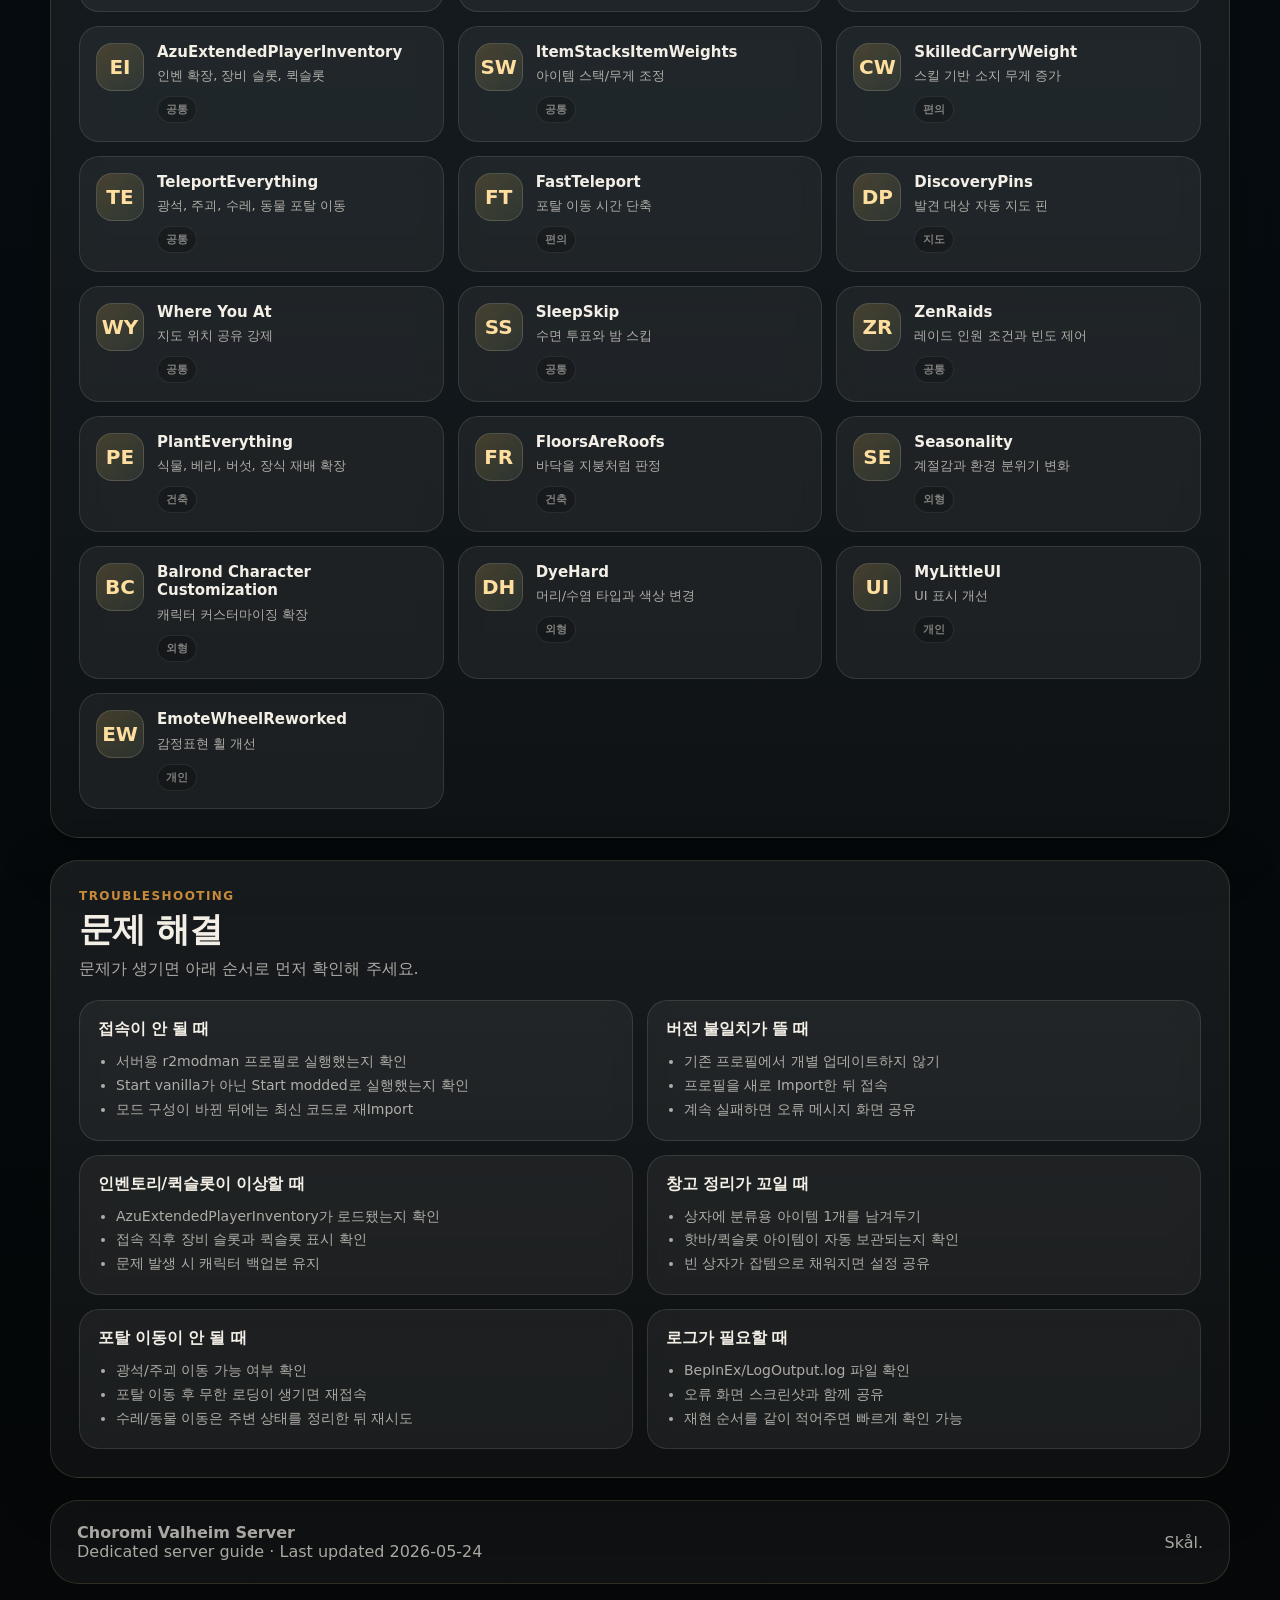
==== commit 181b8f23: "Add files via upload" ====
--- a/index.html
+++ b/index.html
@@ -575,6 +575,114 @@
     }
 
 
+
+    .server-info-grid {
+      display: grid;
+      grid-template-columns: 1fr 1fr 1.1fr;
+      gap: 14px;
+      margin-bottom: 18px;
+    }
+
+    .server-info-card {
+      border: 1px solid rgba(255, 255, 255, 0.105);
+      border-radius: var(--radius-md);
+      background:
+        linear-gradient(180deg, rgba(255, 255, 255, 0.075), rgba(255, 255, 255, 0.045));
+      backdrop-filter: blur(10px);
+      padding: 18px;
+      min-height: 152px;
+      display: grid;
+      align-content: start;
+      gap: 10px;
+    }
+
+    .server-info-label {
+      width: fit-content;
+      padding: 6px 10px;
+      border-radius: 999px;
+      background: rgba(79, 127, 121, 0.22);
+      border: 1px solid rgba(255, 255, 255, 0.12);
+      color: rgba(255, 255, 255, 0.8);
+      font-size: 12px;
+      font-weight: 900;
+      letter-spacing: 0.06em;
+      text-transform: uppercase;
+    }
+
+    .server-info-value {
+      color: var(--text);
+      font-size: clamp(20px, 2.3vw, 28px);
+      font-weight: 900;
+      line-height: 1.22;
+      overflow-wrap: anywhere;
+    }
+
+    .server-info-help {
+      margin: -2px 0 0;
+      color: var(--muted);
+      font-size: 13px;
+      line-height: 1.5;
+    }
+
+    .server-action-row {
+      display: flex;
+      flex-wrap: wrap;
+      gap: 8px;
+    }
+
+    .small-btn {
+      min-height: 38px;
+      padding: 0 14px;
+      font-size: 13px;
+    }
+
+    .ghost-btn {
+      background: rgba(255, 255, 255, 0.08);
+      color: var(--text);
+      border-color: rgba(255, 255, 255, 0.14);
+    }
+
+    .password-value {
+      letter-spacing: 0.08em;
+    }
+
+    .join-flow {
+      display: grid;
+      grid-template-columns: repeat(2, minmax(0, 1fr));
+      gap: 12px;
+    }
+
+    .join-step {
+      display: grid;
+      grid-template-columns: 64px 1fr;
+      gap: 16px;
+      align-items: start;
+      border: 1px solid rgba(255, 255, 255, 0.105);
+      border-radius: var(--radius-md);
+      background: rgba(255, 255, 255, 0.055);
+      padding: 16px;
+    }
+
+    .join-step h3 {
+      margin: 0 0 6px;
+      font-size: 16px;
+    }
+
+    .join-step p {
+      margin: 0;
+      color: var(--muted);
+      font-size: 14px;
+      line-height: 1.58;
+    }
+
+    @media (max-width: 900px) {
+      .server-info-grid,
+      .join-flow {
+        grid-template-columns: 1fr;
+      }
+    }
+
+
   </style>
 </head>
 <body>
@@ -584,6 +692,7 @@
       <div class="nav-links">
         <a href="#profile">Profile</a>
         <a href="#install">Install</a>
+        <a href="#server">Server</a>
         <a href="#notes">Notes</a>
         <a href="#mods">Mods</a>
         <a href="#troubleshooting">Troubleshooting</a>
@@ -595,12 +704,12 @@
         <img src="assets/valheim-hero-portrait.jpg" alt="" />
       </div>
       <div class="hero-content">
-        <span class="eyebrow">Choromi's Valheim Dedicated Server</span>
-        <h1>Choromi World</h1>
+        <span class="eyebrow">Valheim Dedicated Server</span>
+        <h1>Choromi Valheim</h1>
         <div class="hero-meta">
           <span class="pill">Modded Co-op</span>
           <span class="pill">QoL Focused</span>
-          <span class="pill">The more, the better</span>
+          <span class="pill">Season 1</span>
         </div>
       </div>
     </header>
@@ -615,7 +724,7 @@
             </div>
           </div>
           <div class="profile-box">
-            <code id="profile-code">019e590a-f5ea-007b-20c2-f0152995d31d</code>
+            <code id="profile-code">019e33f8-53ee-c841-806f-d69fa7040dc4</code>
             <button class="btn" type="button" id="copy-btn">Copy</button>
           </div>
         </div>
@@ -663,6 +772,73 @@
         </div>
       </section>
 
+
+      <section id="server" aria-labelledby="server-title">
+        <div class="section-inner">
+          <div class="section-head">
+            <div>
+              <div class="section-kicker">Join Server Flow</div>
+              <h2 id="server-title">서버 접속 방법</h2>
+              <p class="lead">모드 적용이 끝나면 아래 서버 정보로 접속합니다. 서버명은 확인용이며, 복사는 IP와 비밀번호만 제공합니다.</p>
+            </div>
+          </div>
+
+          <div class="server-info-grid">
+            <article class="server-info-card">
+              <div class="server-info-label">서버 IP</div>
+              <div class="server-info-value" id="server-ip">15.235.204.14:6120</div>
+              <button class="btn small-btn" type="button" data-copy-text="15.235.204.14:6120" data-toast="Server IP copied">Copy IP</button>
+            </article>
+
+            <article class="server-info-card">
+              <div class="server-info-label">서버 명</div>
+              <div class="server-info-value">Choromi Valheim Server</div>
+              <p class="server-info-help">서버 목록에서 확인할 이름입니다.</p>
+            </article>
+
+            <article class="server-info-card">
+              <div class="server-info-label">비밀번호</div>
+              <div class="server-info-value password-value" id="server-password" data-password="qwer1234">••••••••</div>
+              <div class="server-action-row">
+                <button class="btn small-btn ghost-btn" type="button" id="toggle-password" aria-pressed="false">Show</button>
+                <button class="btn small-btn" type="button" data-copy-text="qwer1234" data-toast="Password copied">Copy Password</button>
+              </div>
+            </article>
+          </div>
+
+          <div class="join-flow">
+            <article class="join-step">
+              <div class="step-index">01</div>
+              <div>
+                <h3>Start modded 실행</h3>
+                <p>r2modman에서 Choromi 서버용 프로필을 선택하고 Start modded로 실행합니다.</p>
+              </div>
+            </article>
+            <article class="join-step">
+              <div class="step-index">02</div>
+              <div>
+                <h3>Join Game으로 이동</h3>
+                <p>발헤임 메인 화면에서 Join Game을 선택한 뒤 서버 목록 또는 IP 입력 메뉴로 이동합니다.</p>
+              </div>
+            </article>
+            <article class="join-step">
+              <div class="step-index">03</div>
+              <div>
+                <h3>서버 IP 입력</h3>
+                <p>서버 IP를 붙여넣고 Choromi Valheim Server를 찾습니다. 검색이 늦으면 잠시 기다린 뒤 다시 시도합니다.</p>
+              </div>
+            </article>
+            <article class="join-step">
+              <div class="step-index">04</div>
+              <div>
+                <h3>비밀번호 입력 후 접속</h3>
+                <p>비밀번호를 입력해 접속합니다. 모드 버전이 다르면 접속에 실패할 수 있으니 최신 프로필 코드를 사용해 주세요.</p>
+              </div>
+            </article>
+          </div>
+        </div>
+      </section>
+
       <section id="notes" aria-labelledby="notes-title">
         <div class="section-inner">
           <div class="section-head">
@@ -794,7 +970,7 @@
     </footer>
   </div>
 
-  <div class="toast" id="toast">Profile code copied</div>
+  <div class="toast" id="toast">Copied</div>
 
   <script>
     const mods = [
@@ -864,26 +1040,55 @@
       `).join("");
     }
 
-    function showToast() {
+    function showToast(message = "Copied") {
       const toast = document.getElementById("toast");
+      toast.textContent = message;
       toast.classList.add("show");
       window.setTimeout(() => toast.classList.remove("show"), 1600);
     }
 
+    async function copyTextToClipboard(text, message = "Copied") {
+      try {
+        await navigator.clipboard.writeText(text);
+        showToast(message);
+      } catch (error) {
+        const textarea = document.createElement("textarea");
+        textarea.value = text;
+        textarea.style.position = "fixed";
+        textarea.style.left = "-9999px";
+        document.body.appendChild(textarea);
+        textarea.focus();
+        textarea.select();
+        document.execCommand("copy");
+        textarea.remove();
+        showToast(message);
+      }
+    }
+
     document.getElementById("copy-btn").addEventListener("click", async () => {
       const code = document.getElementById("profile-code").textContent.trim();
-      try {
-        await navigator.clipboard.writeText(code);
-        showToast();
-      } catch (error) {
-        const range = document.createRange();
-        range.selectNodeContents(document.getElementById("profile-code"));
-        const selection = window.getSelection();
-        selection.removeAllRanges();
-        selection.addRange(range);
-        document.execCommand("copy");
-        selection.removeAllRanges();
-        showToast();
+      await copyTextToClipboard(code, "Profile code copied");
+    });
+
+    document.querySelectorAll("[data-copy-text]").forEach((button) => {
+      button.addEventListener("click", async () => {
+        await copyTextToClipboard(button.dataset.copyText, button.dataset.toast || "Copied");
+      });
+    });
+
+    document.getElementById("toggle-password")?.addEventListener("click", (event) => {
+      const button = event.currentTarget;
+      const password = document.getElementById("server-password");
+      const visible = button.getAttribute("aria-pressed") === "true";
+
+      if (visible) {
+        password.textContent = "••••••••";
+        button.textContent = "Show";
+        button.setAttribute("aria-pressed", "false");
+      } else {
+        password.textContent = password.dataset.password;
+        button.textContent = "Hide";
+        button.setAttribute("aria-pressed", "true");
       }
     });
 
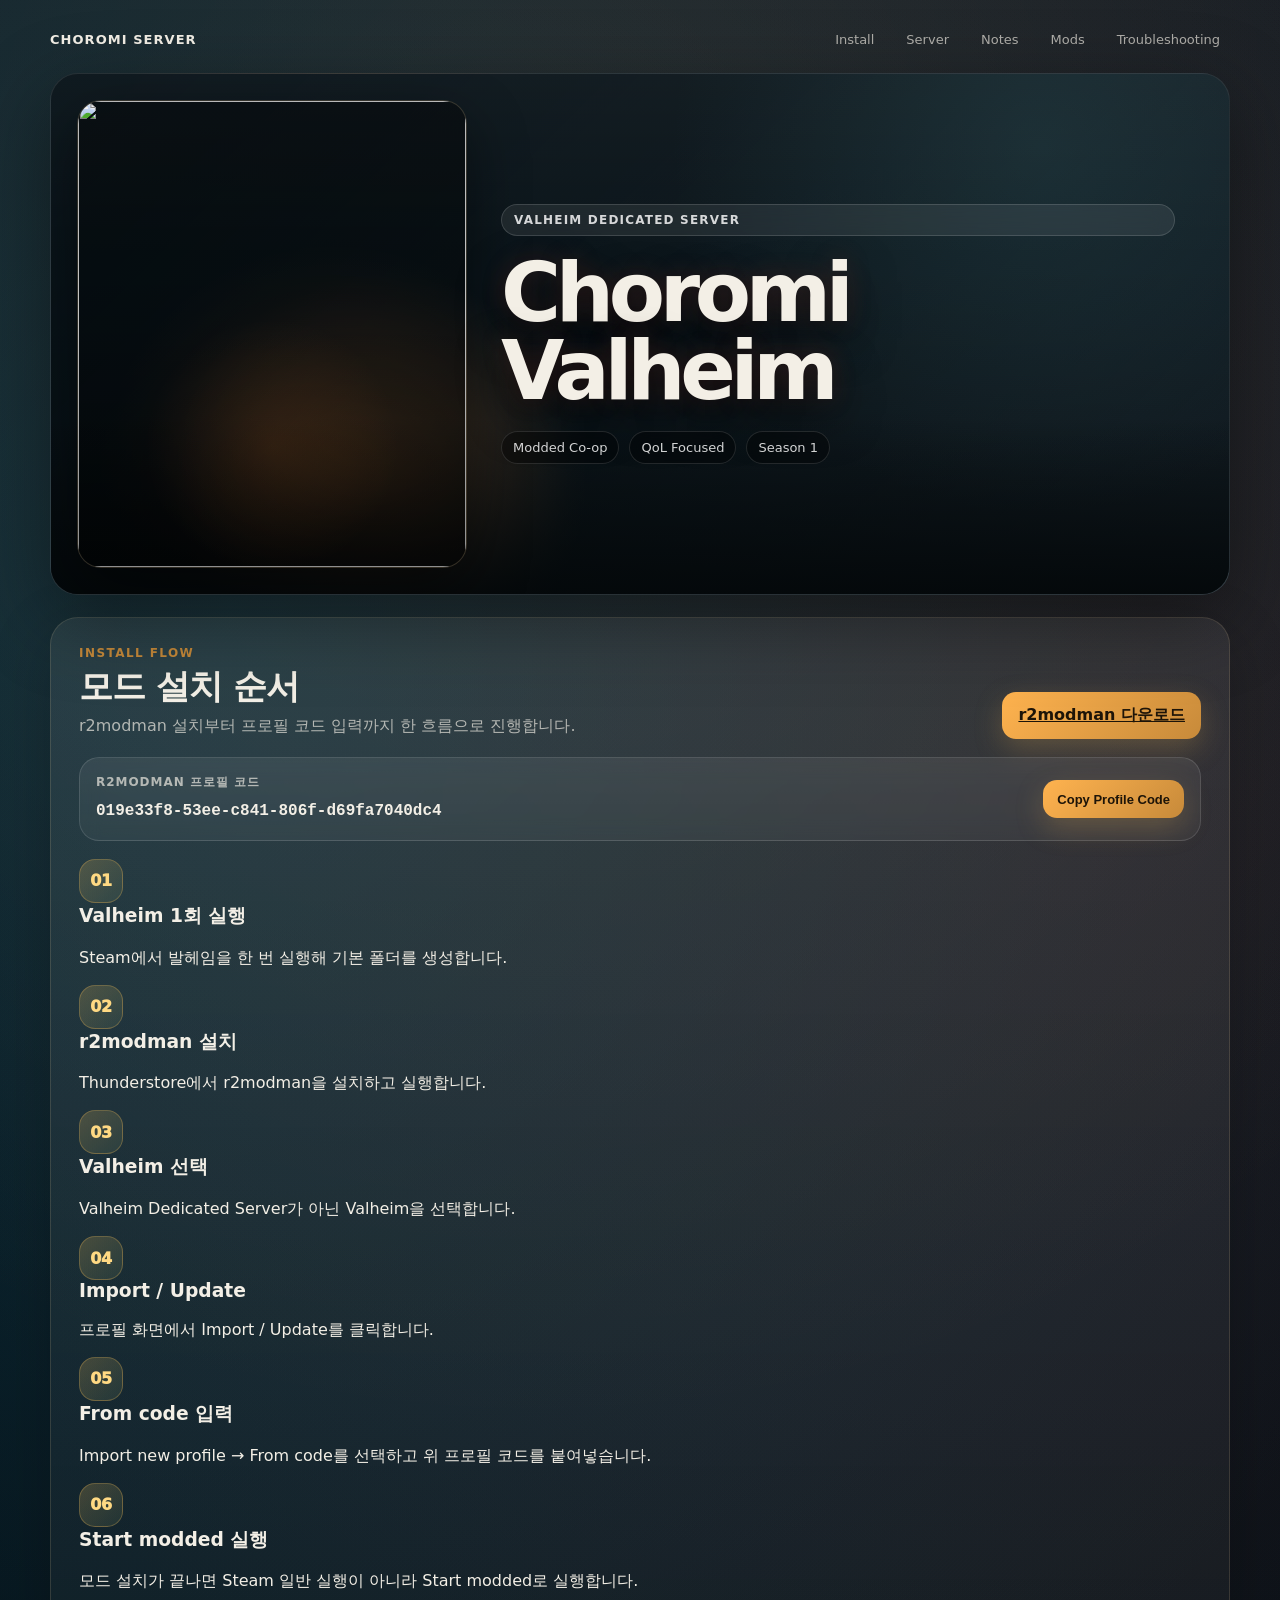
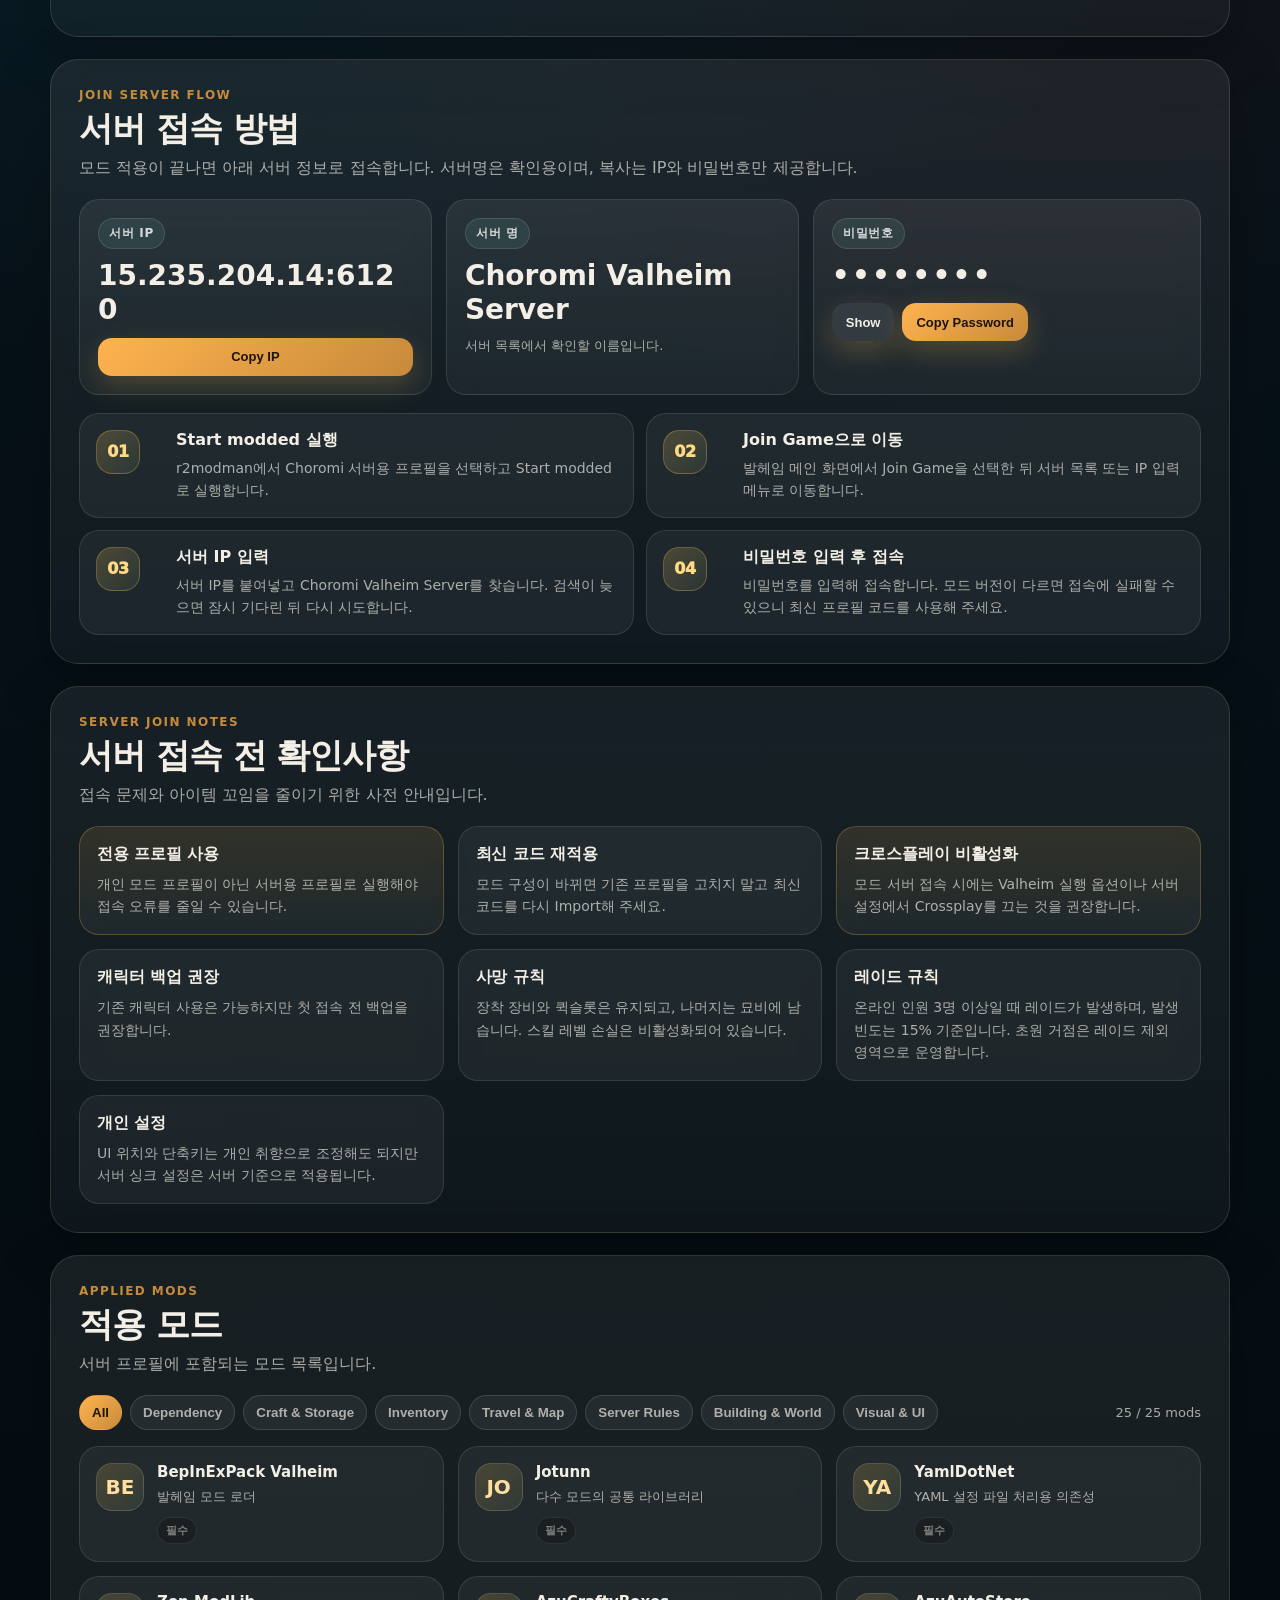
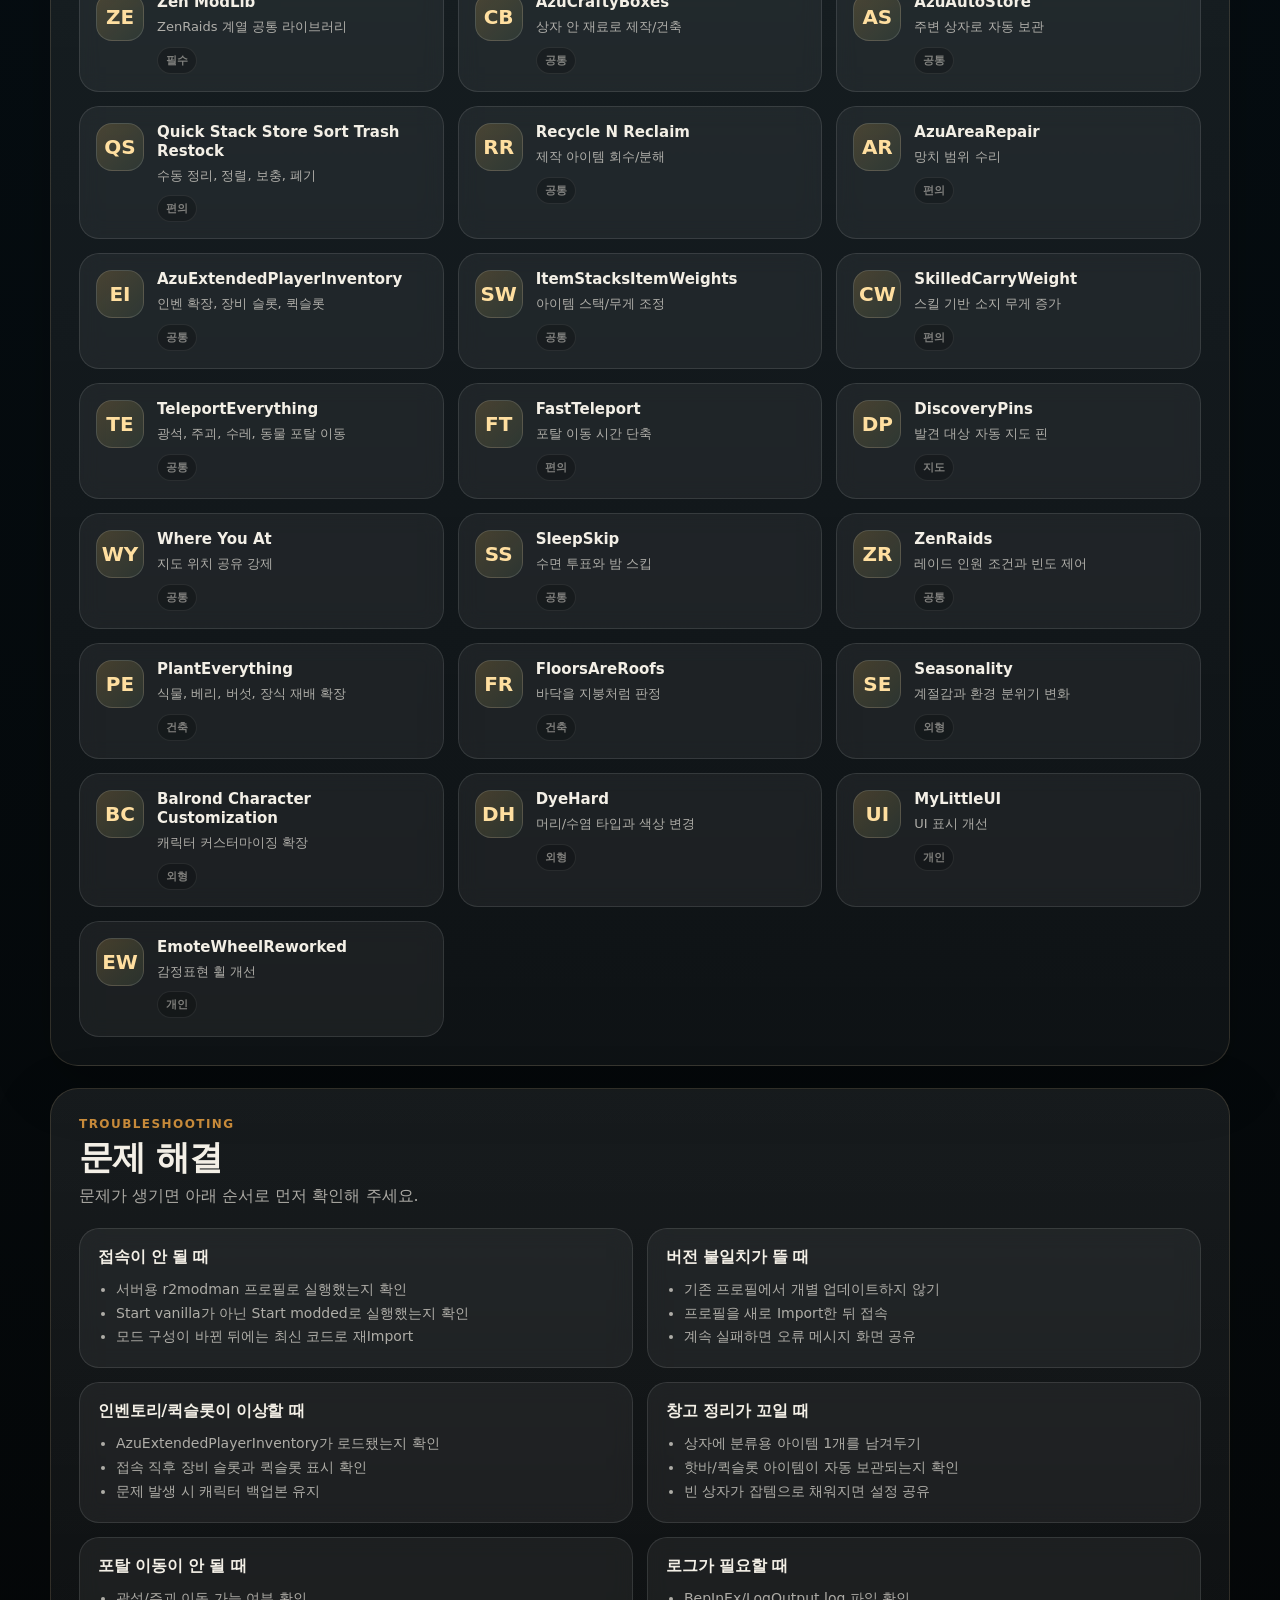
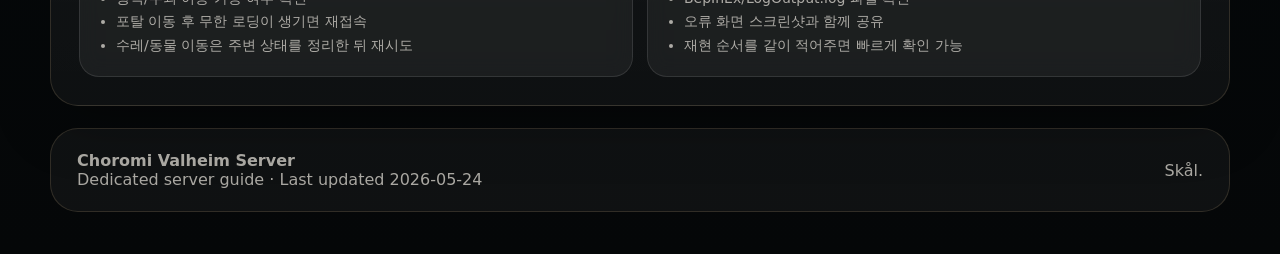
==== commit cb11d341: "Add files via upload" ====
--- a/index.html
+++ b/index.html
@@ -683,6 +683,46 @@
     }
 
 
+
+    .profile-code-inline {
+      display: grid;
+      grid-template-columns: minmax(0, 1fr) auto;
+      gap: 14px;
+      align-items: center;
+      margin-bottom: 18px;
+      padding: 16px;
+      border: 1px solid rgba(255, 255, 255, 0.12);
+      border-radius: var(--radius-md);
+      background:
+        linear-gradient(180deg, rgba(255, 255, 255, 0.075), rgba(255, 255, 255, 0.045));
+      backdrop-filter: blur(10px);
+    }
+
+    .profile-code-inline code {
+      display: block;
+      color: var(--text);
+      font-size: 16px;
+      font-weight: 900;
+      line-height: 1.55;
+      overflow-wrap: anywhere;
+    }
+
+    .inline-label {
+      margin-bottom: 8px;
+      color: var(--muted);
+      font-size: 12px;
+      font-weight: 900;
+      letter-spacing: 0.08em;
+      text-transform: uppercase;
+    }
+
+    @media (max-width: 760px) {
+      .profile-code-inline {
+        grid-template-columns: 1fr;
+      }
+    }
+
+
   </style>
 </head>
 <body>
@@ -690,7 +730,6 @@
     <nav class="top-nav" aria-label="Page navigation">
       <div class="brand"><span>Choromi Server</span></div>
       <div class="nav-links">
-        <a href="#profile">Profile</a>
         <a href="#install">Install</a>
         <a href="#server">Server</a>
         <a href="#notes">Notes</a>
@@ -715,63 +754,60 @@
     </header>
 
     <main>
-      <section id="profile" aria-labelledby="profile-title">
-        <div class="section-inner">
-          <div class="section-head">
-            <div>
-              <div class="section-kicker">Profile Code</div>
-              <h2 id="profile-title">r2modman Profile Code</h2>
-            </div>
-          </div>
-          <div class="profile-box">
-            <code id="profile-code">019e33f8-53ee-c841-806f-d69fa7040dc4</code>
-            <button class="btn" type="button" id="copy-btn">Copy</button>
-          </div>
-        </div>
-      </section>
 
       <section id="install" aria-labelledby="install-title">
         <div class="section-inner">
           <div class="section-head">
             <div>
               <div class="section-kicker">Install Flow</div>
-              <h2 id="install-title">설치 순서</h2>
-              <p class="lead">기존 프로필을 직접 수정하지 말고, 서버용 프로필을 기준으로 실행해 주세요.</p>
+              <h2 id="install-title">모드 설치 순서</h2>
+              <p class="lead">r2modman 설치부터 프로필 코드 입력까지 한 흐름으로 진행합니다.</p>
             </div>
-          </div>
-          <div class="install-flow">
-            <article class="install-step">
+            <a class="btn" href="https://thunderstore.io/package/ebkr/r2modman/" target="_blank" rel="noreferrer">r2modman 다운로드</a>
+          </div>
+
+          <div class="profile-code-inline">
+            <div>
+              <div class="inline-label">r2modman 프로필 코드</div>
+              <code id="profile-code">019e33f8-53ee-c841-806f-d69fa7040dc4</code>
+            </div>
+            <button class="btn small-btn" id="copy-btn" type="button">Copy Profile Code</button>
+          </div>
+
+          <div class="install-grid">
+            <article class="install-card">
               <div class="step-index">01</div>
-              <div>
-                <h3>r2modman에서 Valheim 선택</h3>
-                <p>개인 프로필을 수정하지 말고, 서버 접속용 프로필을 새로 가져올 준비를 합니다.</p>
-              </div>
-            </article>
-            <article class="install-step">
+              <h3>Valheim 1회 실행</h3>
+              <p>Steam에서 발헤임을 한 번 실행해 기본 폴더를 생성합니다.</p>
+            </article>
+            <article class="install-card">
               <div class="step-index">02</div>
-              <div>
-                <h3>Import / Update → From Code</h3>
-                <p>Profile Code를 붙여넣어 서버와 동일한 모드 구성을 생성합니다. 모드 구성이 바뀌면 기존 프로필을 고치지 말고 다시 Import해 주세요.</p>
-              </div>
-            </article>
-            <article class="install-step">
+              <h3>r2modman 설치</h3>
+              <p>Thunderstore에서 r2modman을 설치하고 실행합니다.</p>
+            </article>
+            <article class="install-card">
               <div class="step-index">03</div>
-              <div>
-                <h3>Start modded로 실행</h3>
-                <p>Steam에서 바로 실행하거나 Start vanilla를 누르면 모드가 로드되지 않을 수 있습니다.</p>
-              </div>
-            </article>
-            <article class="install-step">
+              <h3>Valheim 선택</h3>
+              <p>Valheim Dedicated Server가 아닌 Valheim을 선택합니다.</p>
+            </article>
+            <article class="install-card">
               <div class="step-index">04</div>
-              <div>
-                <h3>접속 후 기본 기능 확인</h3>
-                <p>인벤토리 확장, 퀵슬롯, 지도 핀, 포탈 이동, 창고 정리 기능이 정상인지 확인합니다.</p>
-              </div>
+              <h3>Import / Update</h3>
+              <p>프로필 화면에서 Import / Update를 클릭합니다.</p>
+            </article>
+            <article class="install-card accent-card">
+              <div class="step-index">05</div>
+              <h3>From code 입력</h3>
+              <p>Import new profile → From code를 선택하고 위 프로필 코드를 붙여넣습니다.</p>
+            </article>
+            <article class="install-card">
+              <div class="step-index">06</div>
+              <h3>Start modded 실행</h3>
+              <p>모드 설치가 끝나면 Steam 일반 실행이 아니라 Start modded로 실행합니다.</p>
             </article>
           </div>
         </div>
       </section>
-
 
       <section id="server" aria-labelledby="server-title">
         <div class="section-inner">
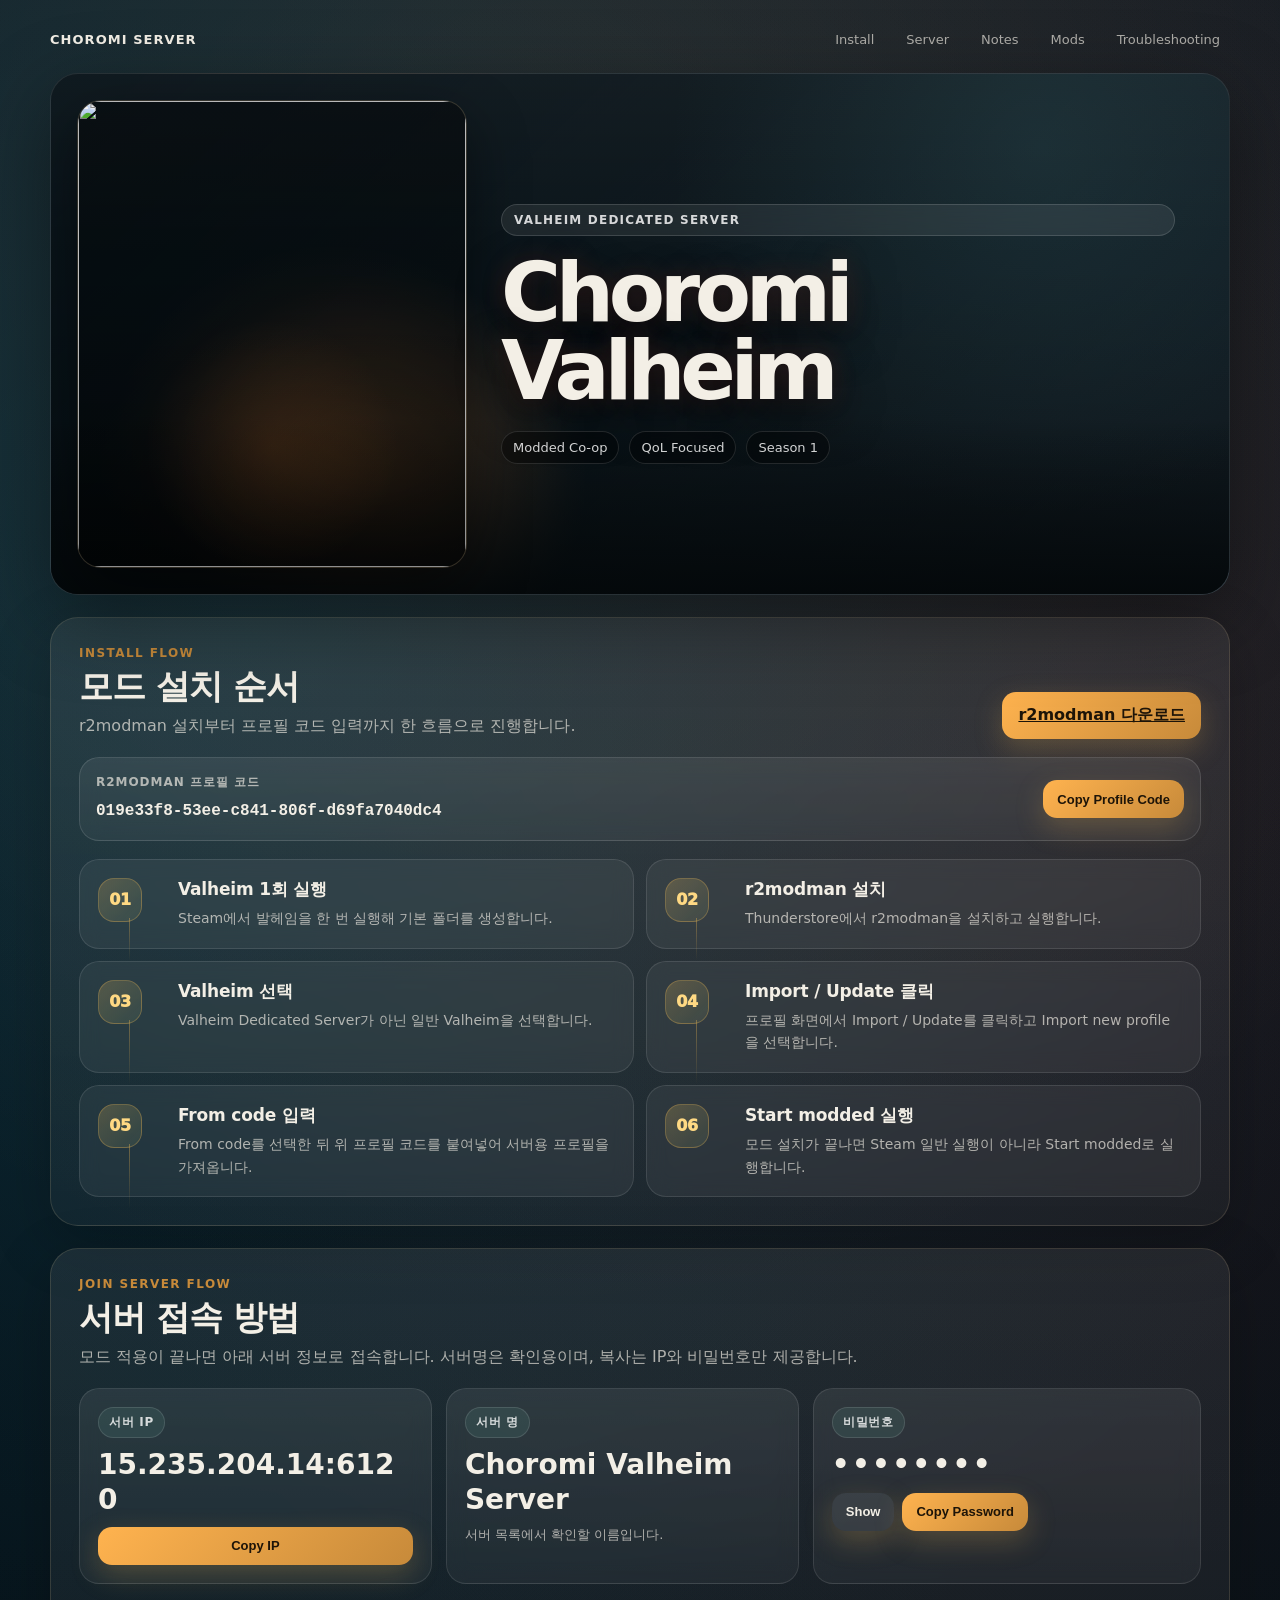
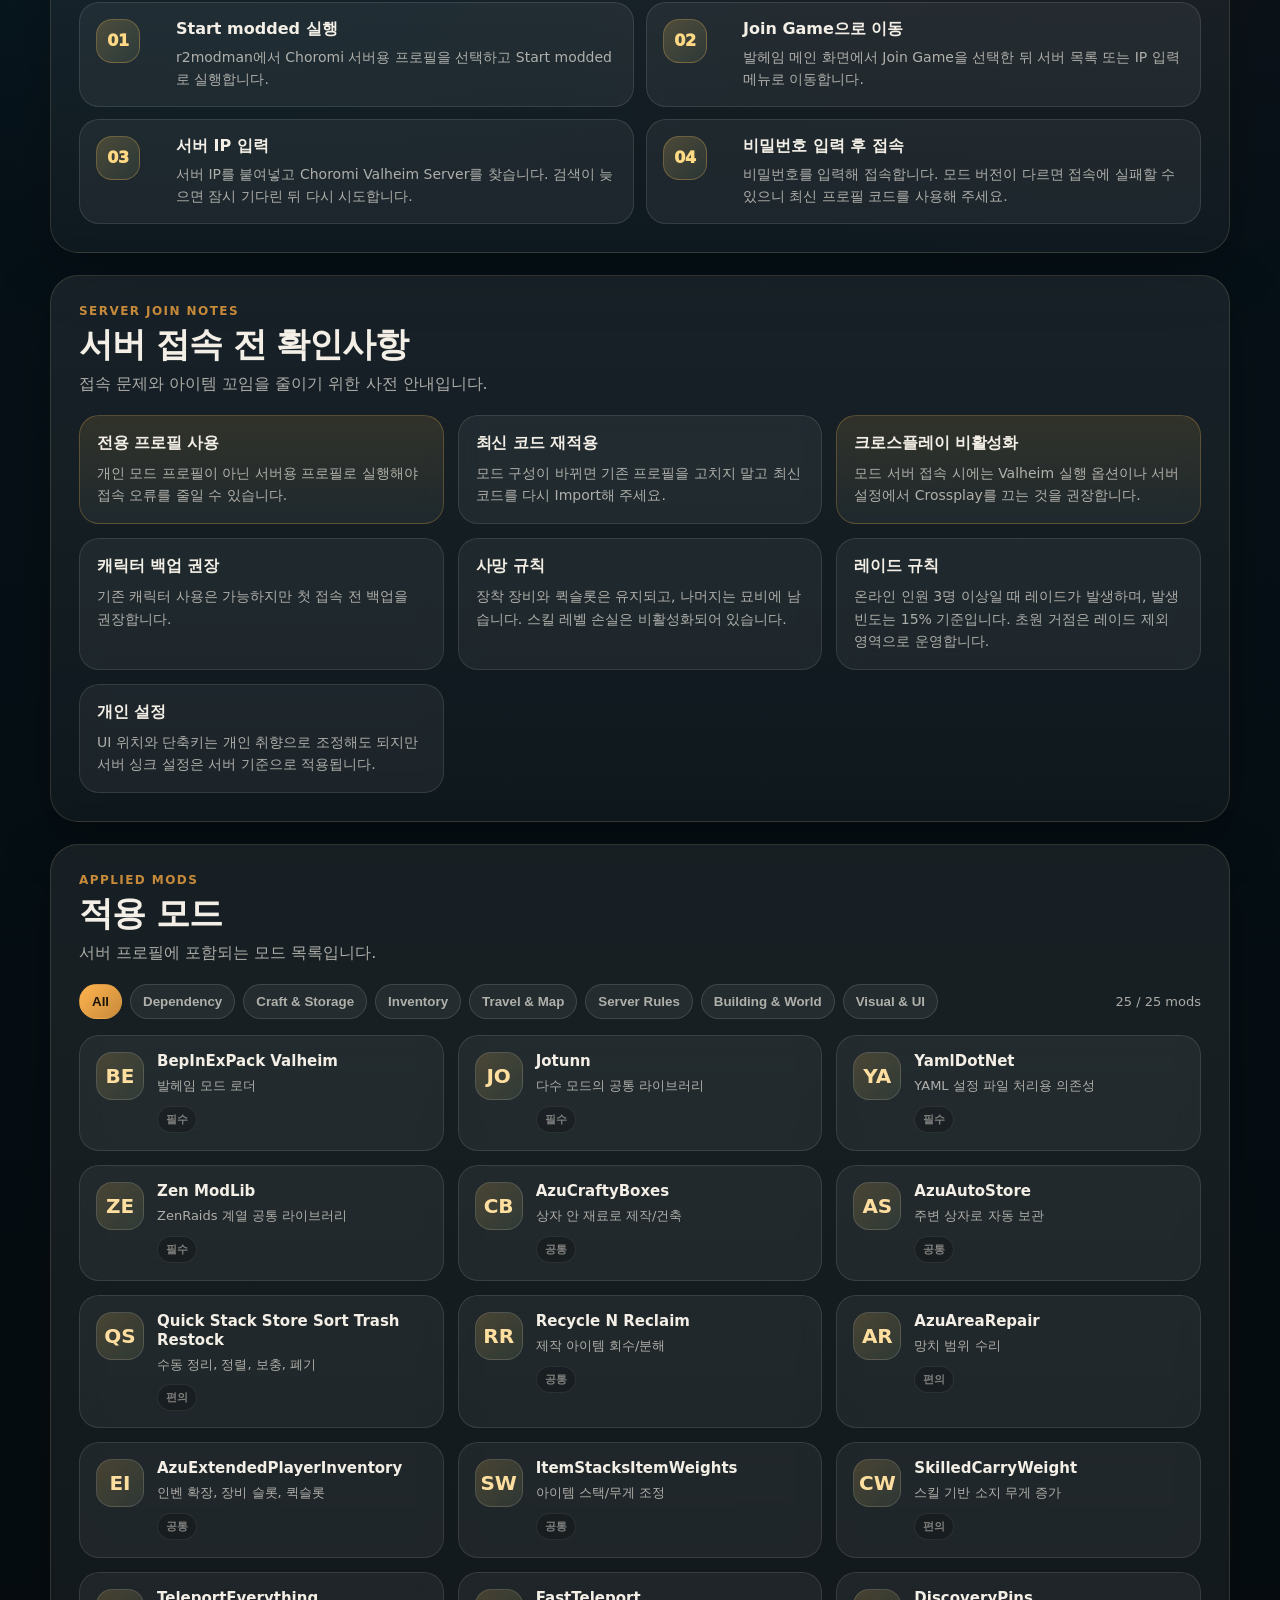
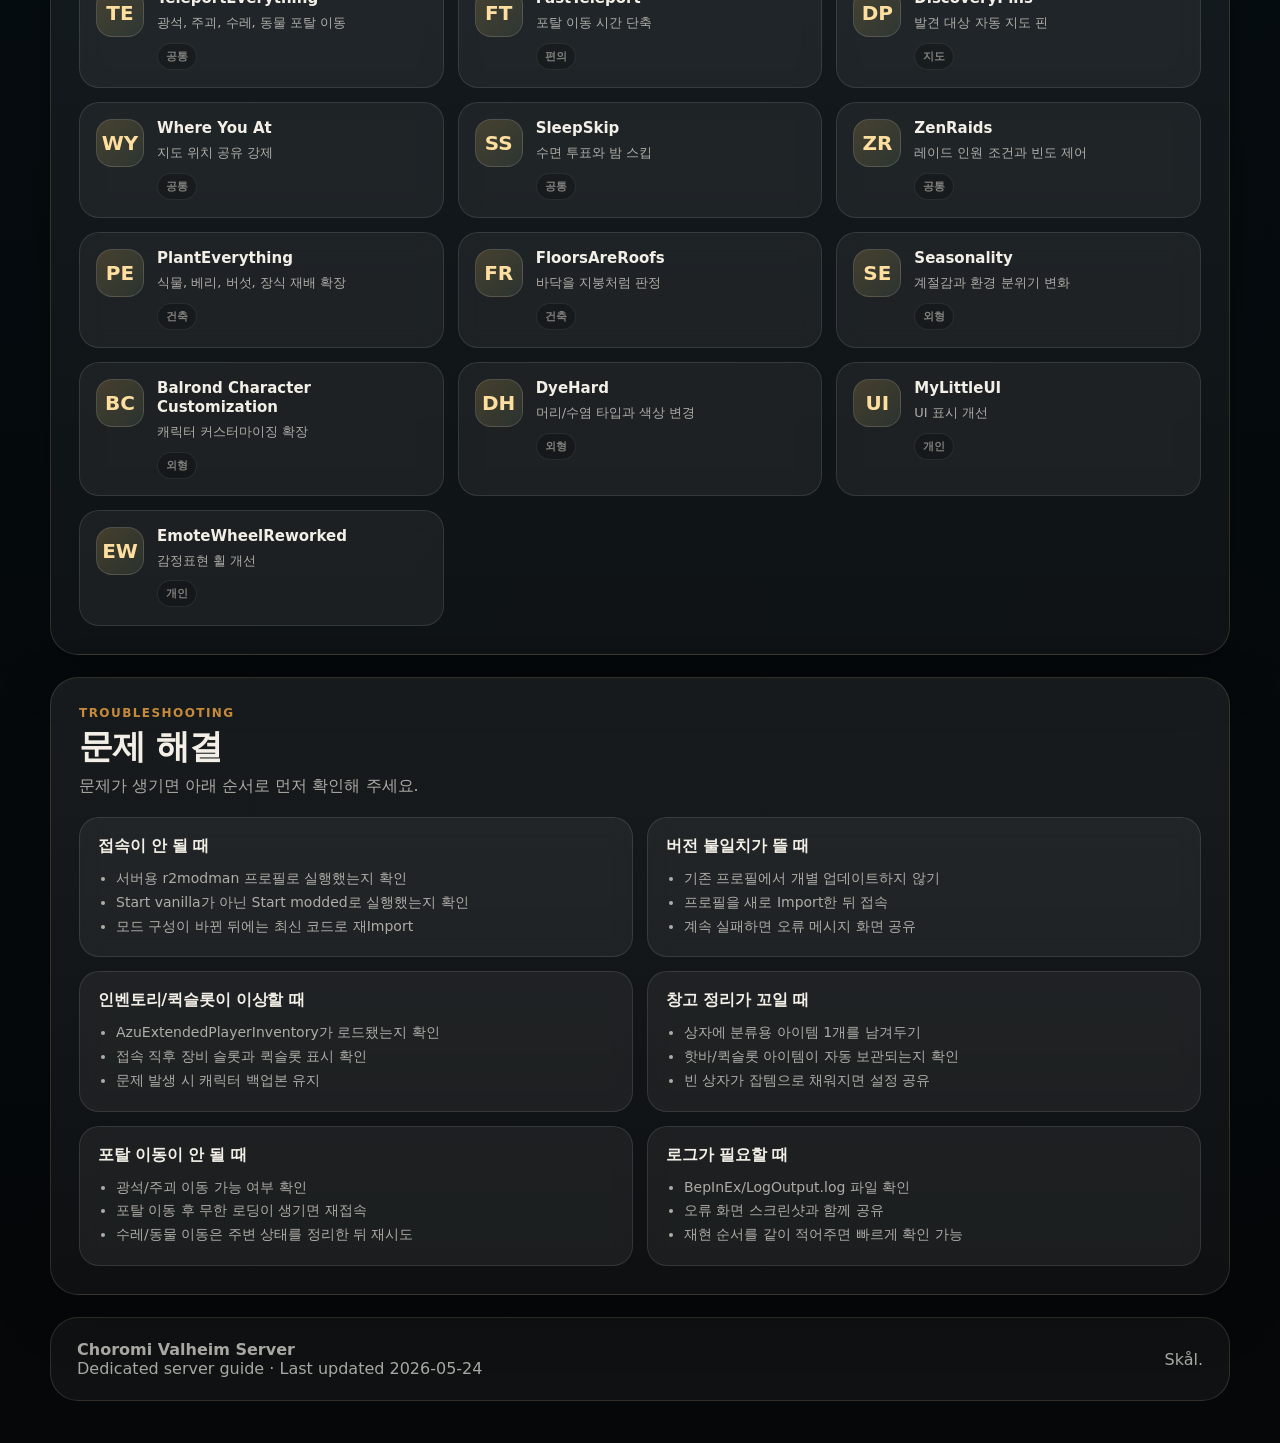
==== commit c8ceed02: "Add files via upload" ====
--- a/index.html
+++ b/index.html
@@ -723,7 +723,34 @@
     }
 
 
+
+    /* v8: Install Flow fixed 2-column order: 1 2 / 3 4 / 5 6 */
+    #install .install-flow {
+      grid-template-columns: repeat(2, minmax(0, 1fr));
+      grid-auto-flow: row;
+    }
+
+    #install .install-step:nth-child(1) { grid-column: 1; grid-row: 1; }
+    #install .install-step:nth-child(2) { grid-column: 2; grid-row: 1; }
+    #install .install-step:nth-child(3) { grid-column: 1; grid-row: 2; }
+    #install .install-step:nth-child(4) { grid-column: 2; grid-row: 2; }
+    #install .install-step:nth-child(5) { grid-column: 1; grid-row: 3; }
+    #install .install-step:nth-child(6) { grid-column: 2; grid-row: 3; }
+
+    @media (max-width: 900px) {
+      #install .install-flow {
+        grid-template-columns: 1fr;
+      }
+
+      #install .install-step:nth-child(n) {
+        grid-column: auto;
+        grid-row: auto;
+      }
+    }
+
+
   </style>
+<!-- v8: install flow fixed 2x3 order -->
 </head>
 <body>
   <div class="page">
@@ -774,38 +801,52 @@
             <button class="btn small-btn" id="copy-btn" type="button">Copy Profile Code</button>
           </div>
 
-          <div class="install-grid">
-            <article class="install-card">
+          <div class="install-flow">
+            <article class="install-step">
               <div class="step-index">01</div>
-              <h3>Valheim 1회 실행</h3>
-              <p>Steam에서 발헤임을 한 번 실행해 기본 폴더를 생성합니다.</p>
-            </article>
-            <article class="install-card">
+              <div>
+                <h3>Valheim 1회 실행</h3>
+                <p>Steam에서 발헤임을 한 번 실행해 기본 폴더를 생성합니다.</p>
+              </div>
+            </article>
+            <article class="install-step">
               <div class="step-index">02</div>
-              <h3>r2modman 설치</h3>
-              <p>Thunderstore에서 r2modman을 설치하고 실행합니다.</p>
-            </article>
-            <article class="install-card">
+              <div>
+                <h3>r2modman 설치</h3>
+                <p>Thunderstore에서 r2modman을 설치하고 실행합니다.</p>
+              </div>
+            </article>
+            <article class="install-step">
               <div class="step-index">03</div>
-              <h3>Valheim 선택</h3>
-              <p>Valheim Dedicated Server가 아닌 Valheim을 선택합니다.</p>
-            </article>
-            <article class="install-card">
+              <div>
+                <h3>Valheim 선택</h3>
+                <p>Valheim Dedicated Server가 아닌 일반 Valheim을 선택합니다.</p>
+              </div>
+            </article>
+            <article class="install-step">
               <div class="step-index">04</div>
-              <h3>Import / Update</h3>
-              <p>프로필 화면에서 Import / Update를 클릭합니다.</p>
-            </article>
-            <article class="install-card accent-card">
+              <div>
+                <h3>Import / Update 클릭</h3>
+                <p>프로필 화면에서 Import / Update를 클릭하고 Import new profile을 선택합니다.</p>
+              </div>
+            </article>
+            <article class="install-step accent-install-step">
               <div class="step-index">05</div>
-              <h3>From code 입력</h3>
-              <p>Import new profile → From code를 선택하고 위 프로필 코드를 붙여넣습니다.</p>
-            </article>
-            <article class="install-card">
+              <div>
+                <h3>From code 입력</h3>
+                <p>From code를 선택한 뒤 위 프로필 코드를 붙여넣어 서버용 프로필을 가져옵니다.</p>
+              </div>
+            </article>
+            <article class="install-step">
               <div class="step-index">06</div>
-              <h3>Start modded 실행</h3>
-              <p>모드 설치가 끝나면 Steam 일반 실행이 아니라 Start modded로 실행합니다.</p>
-            </article>
-          </div>
+              <div>
+                <h3>Start modded 실행</h3>
+                <p>모드 설치가 끝나면 Steam 일반 실행이 아니라 Start modded로 실행합니다.</p>
+              </div>
+            </article>
+          </div>
+
+
         </div>
       </section>
 
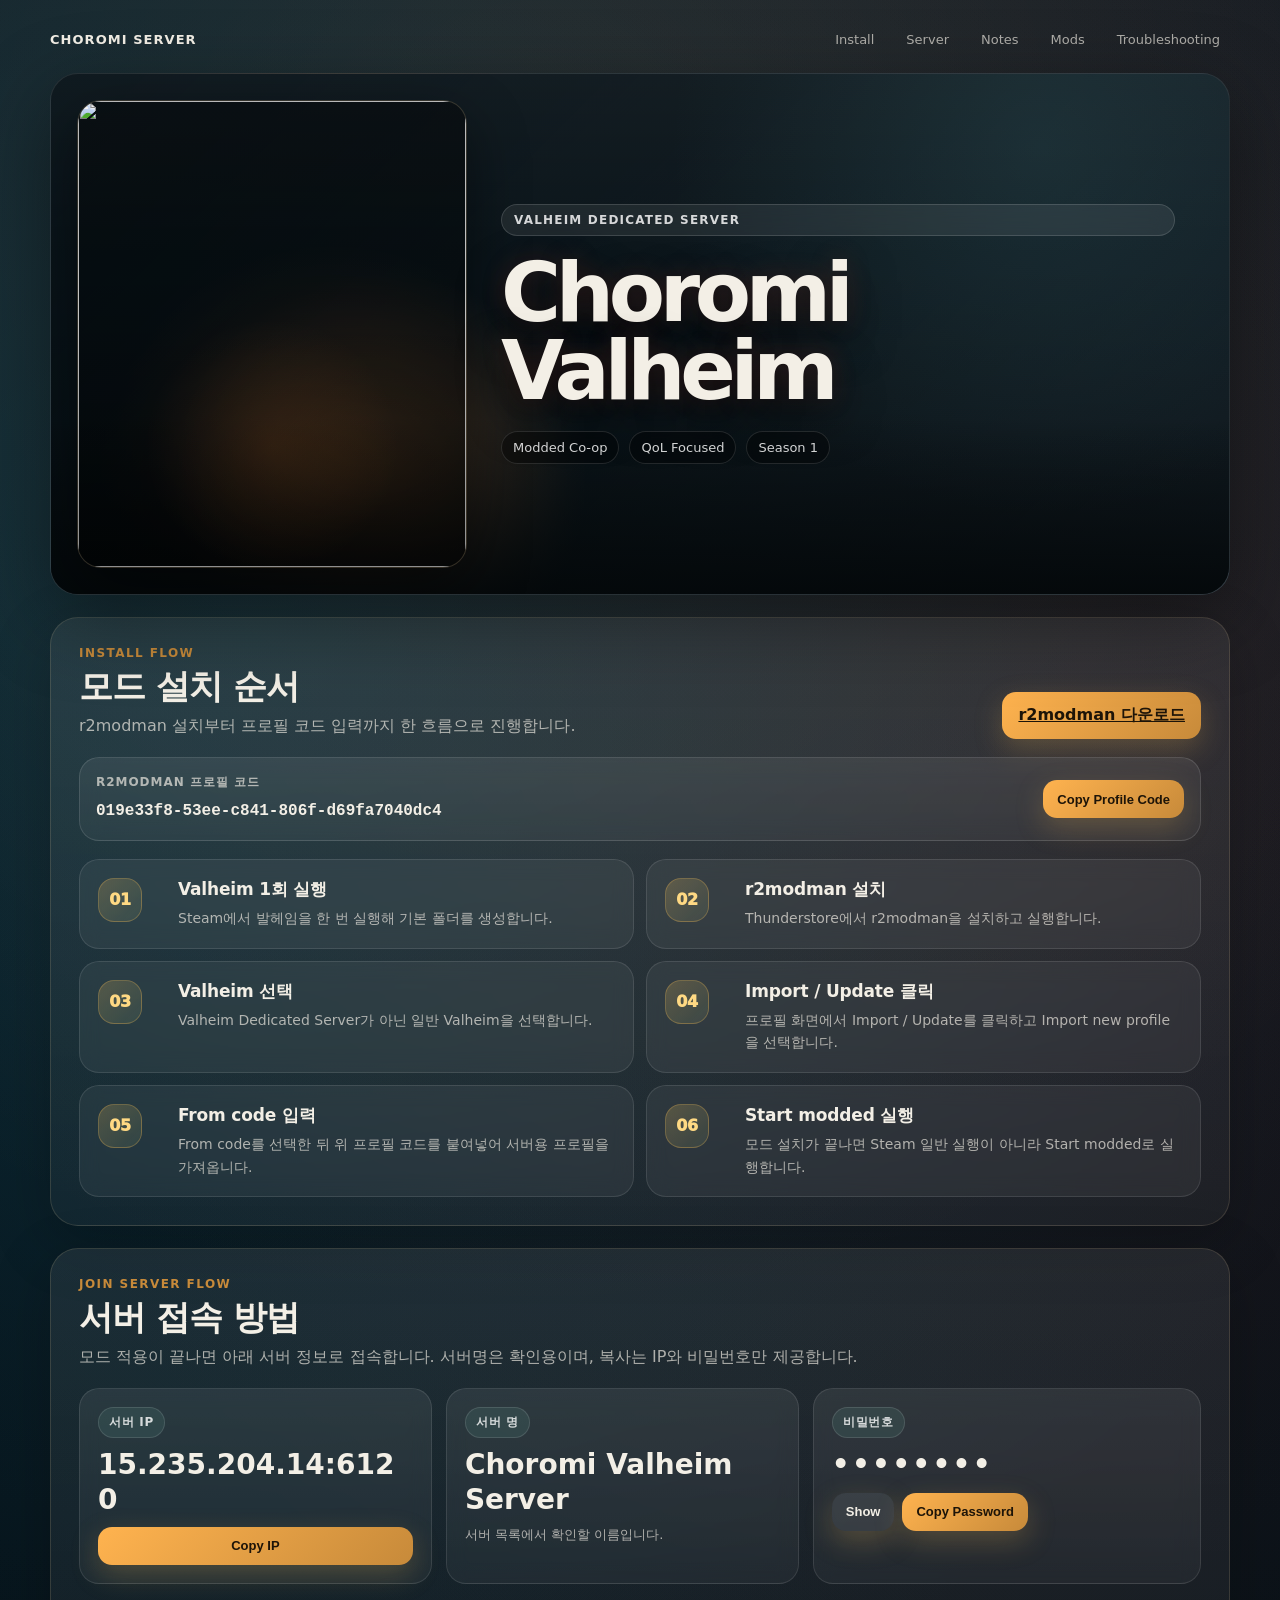
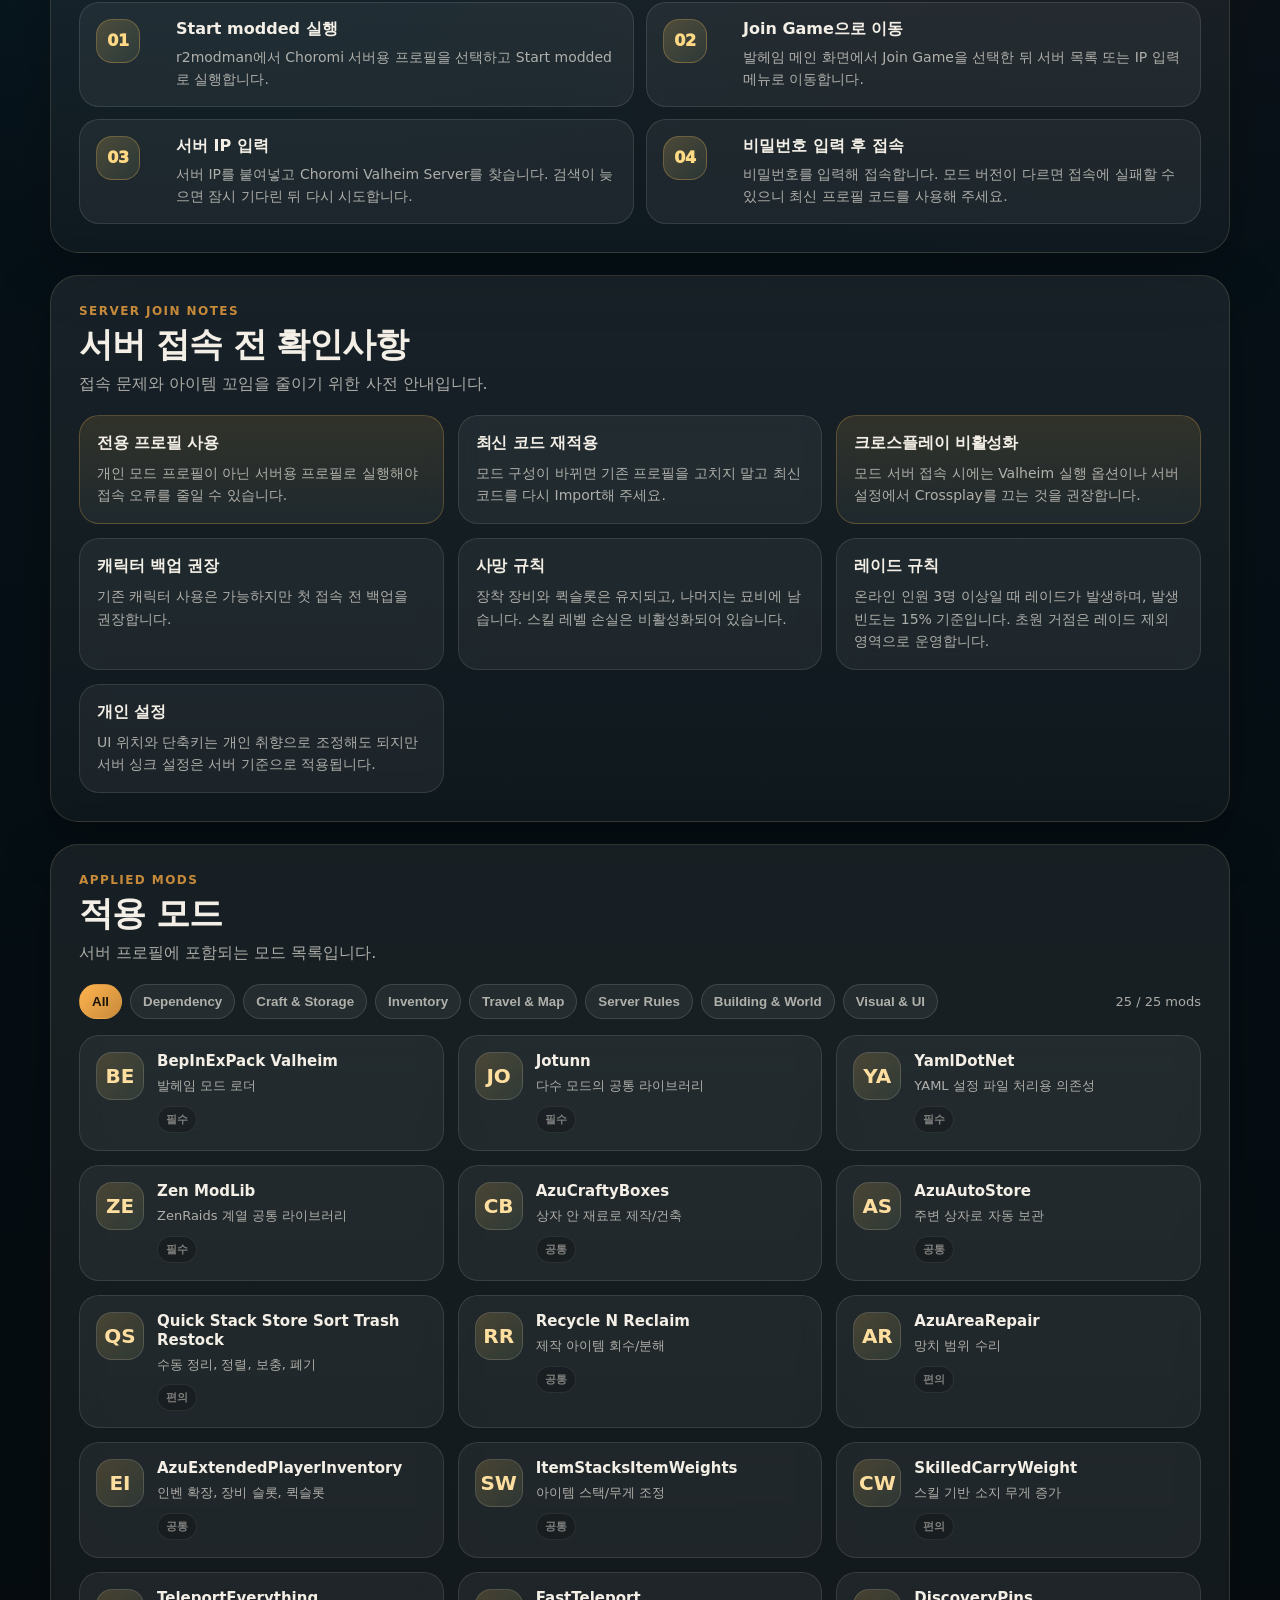
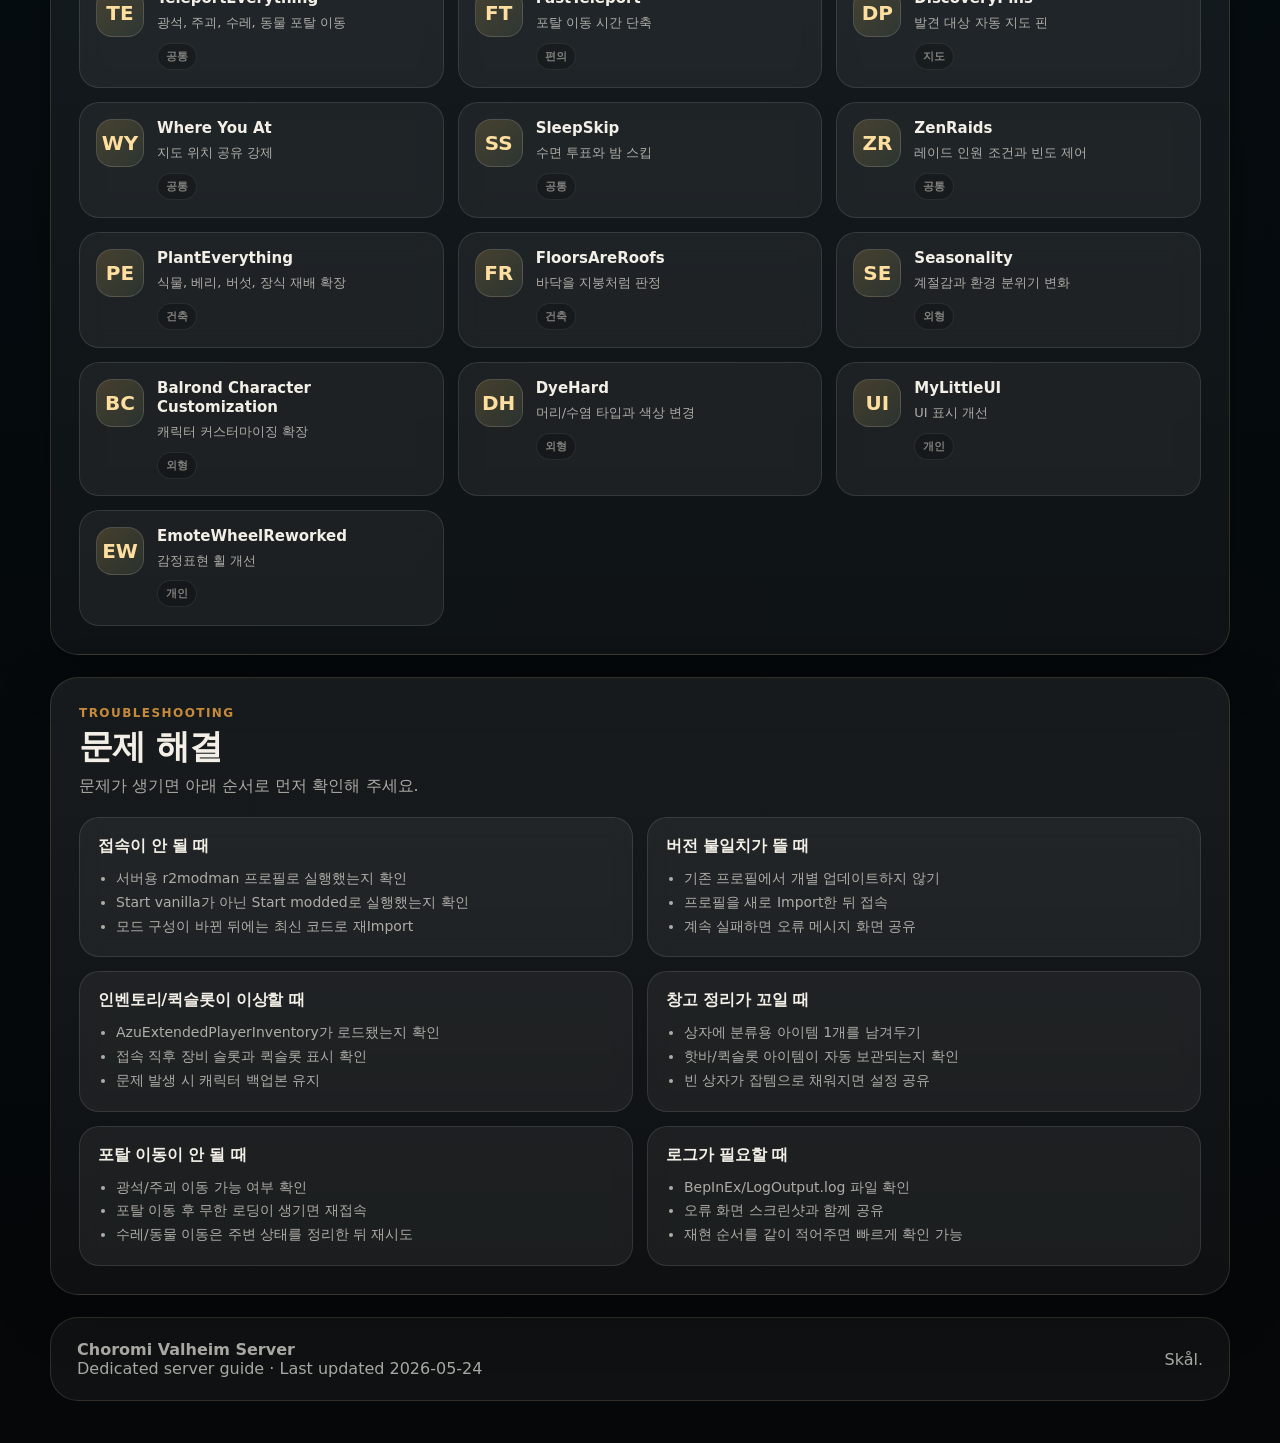
==== commit 2ab3af57: "Add files via upload" ====
--- a/index.html
+++ b/index.html
@@ -749,8 +749,19 @@
     }
 
 
+
+    /* v9: remove decorative vertical lines inside step cards */
+    article.install-step::before,
+    .install-step::before,
+    article.join-step::before,
+    .join-step::before {
+      content: none !important;
+      display: none !important;
+    }
+
+
   </style>
-<!-- v8: install flow fixed 2x3 order -->
+<!-- v9: removed install-step pseudo line -->
 </head>
 <body>
   <div class="page">
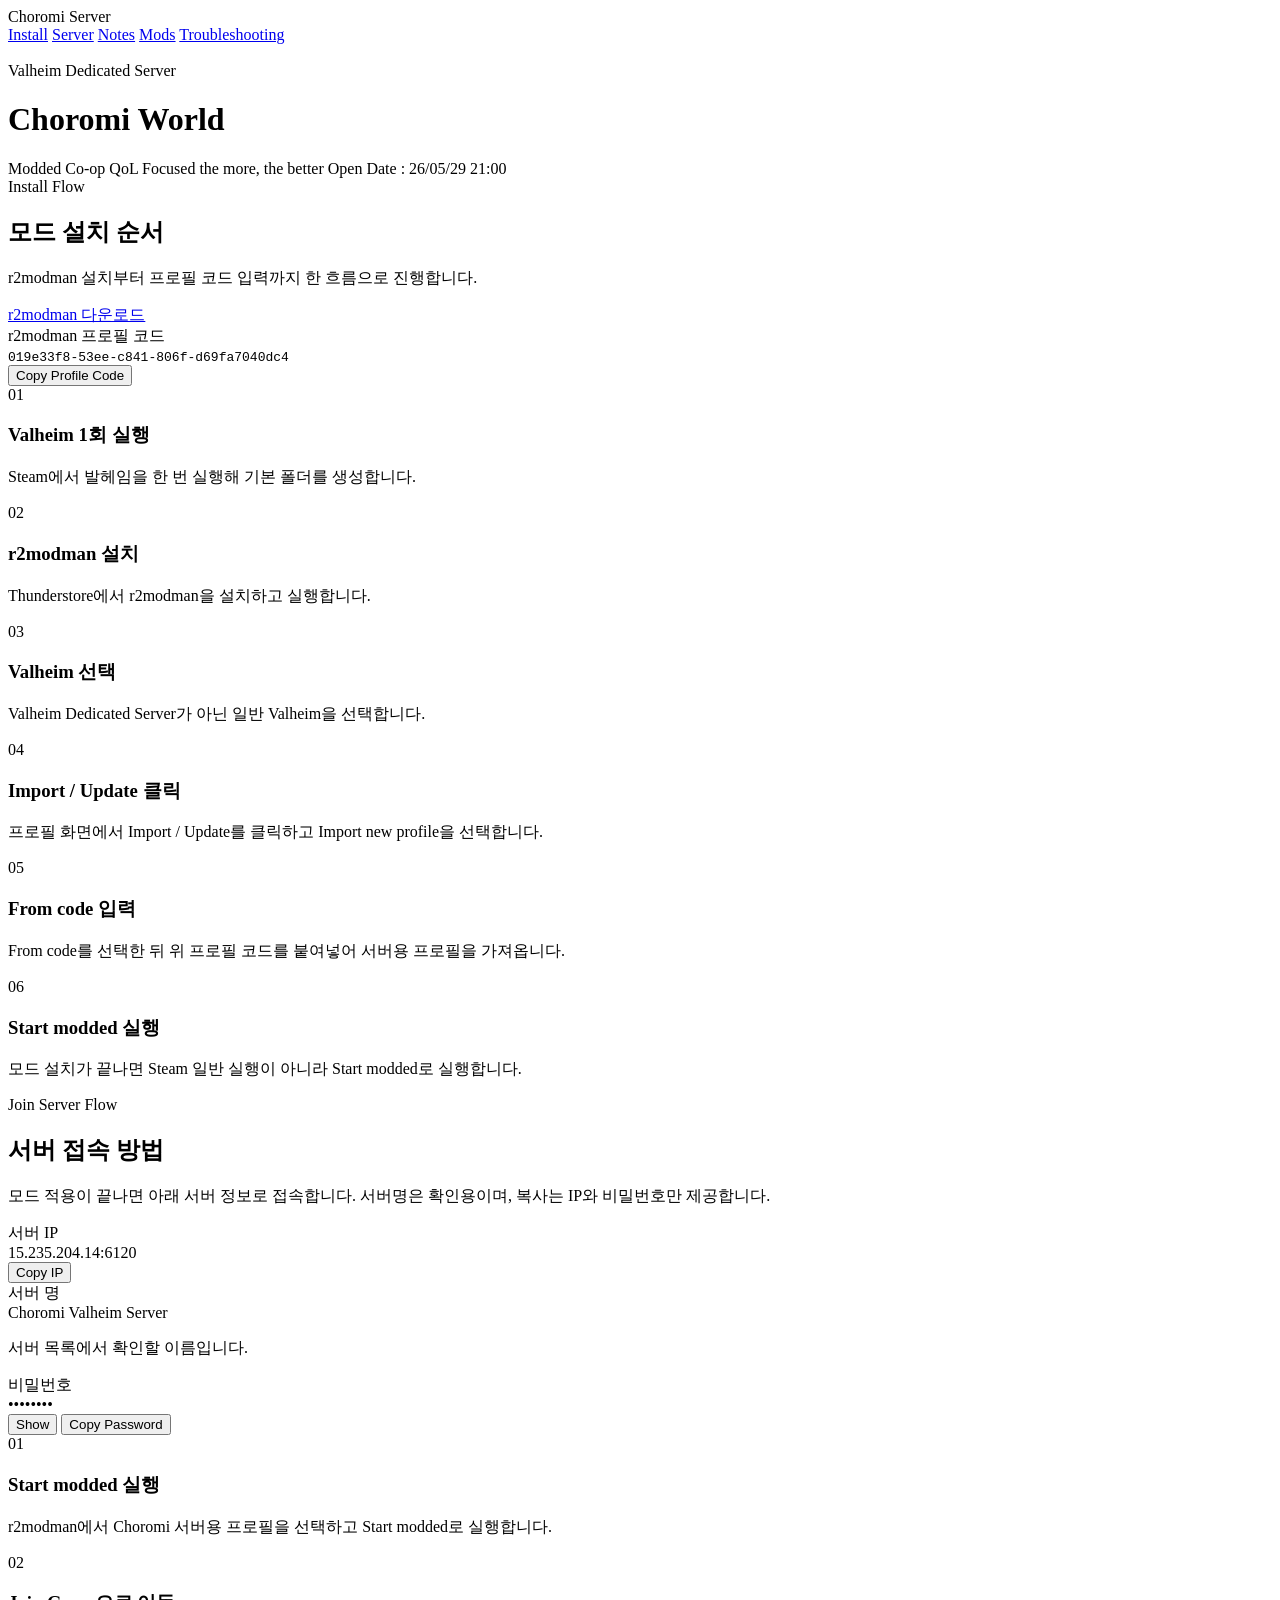
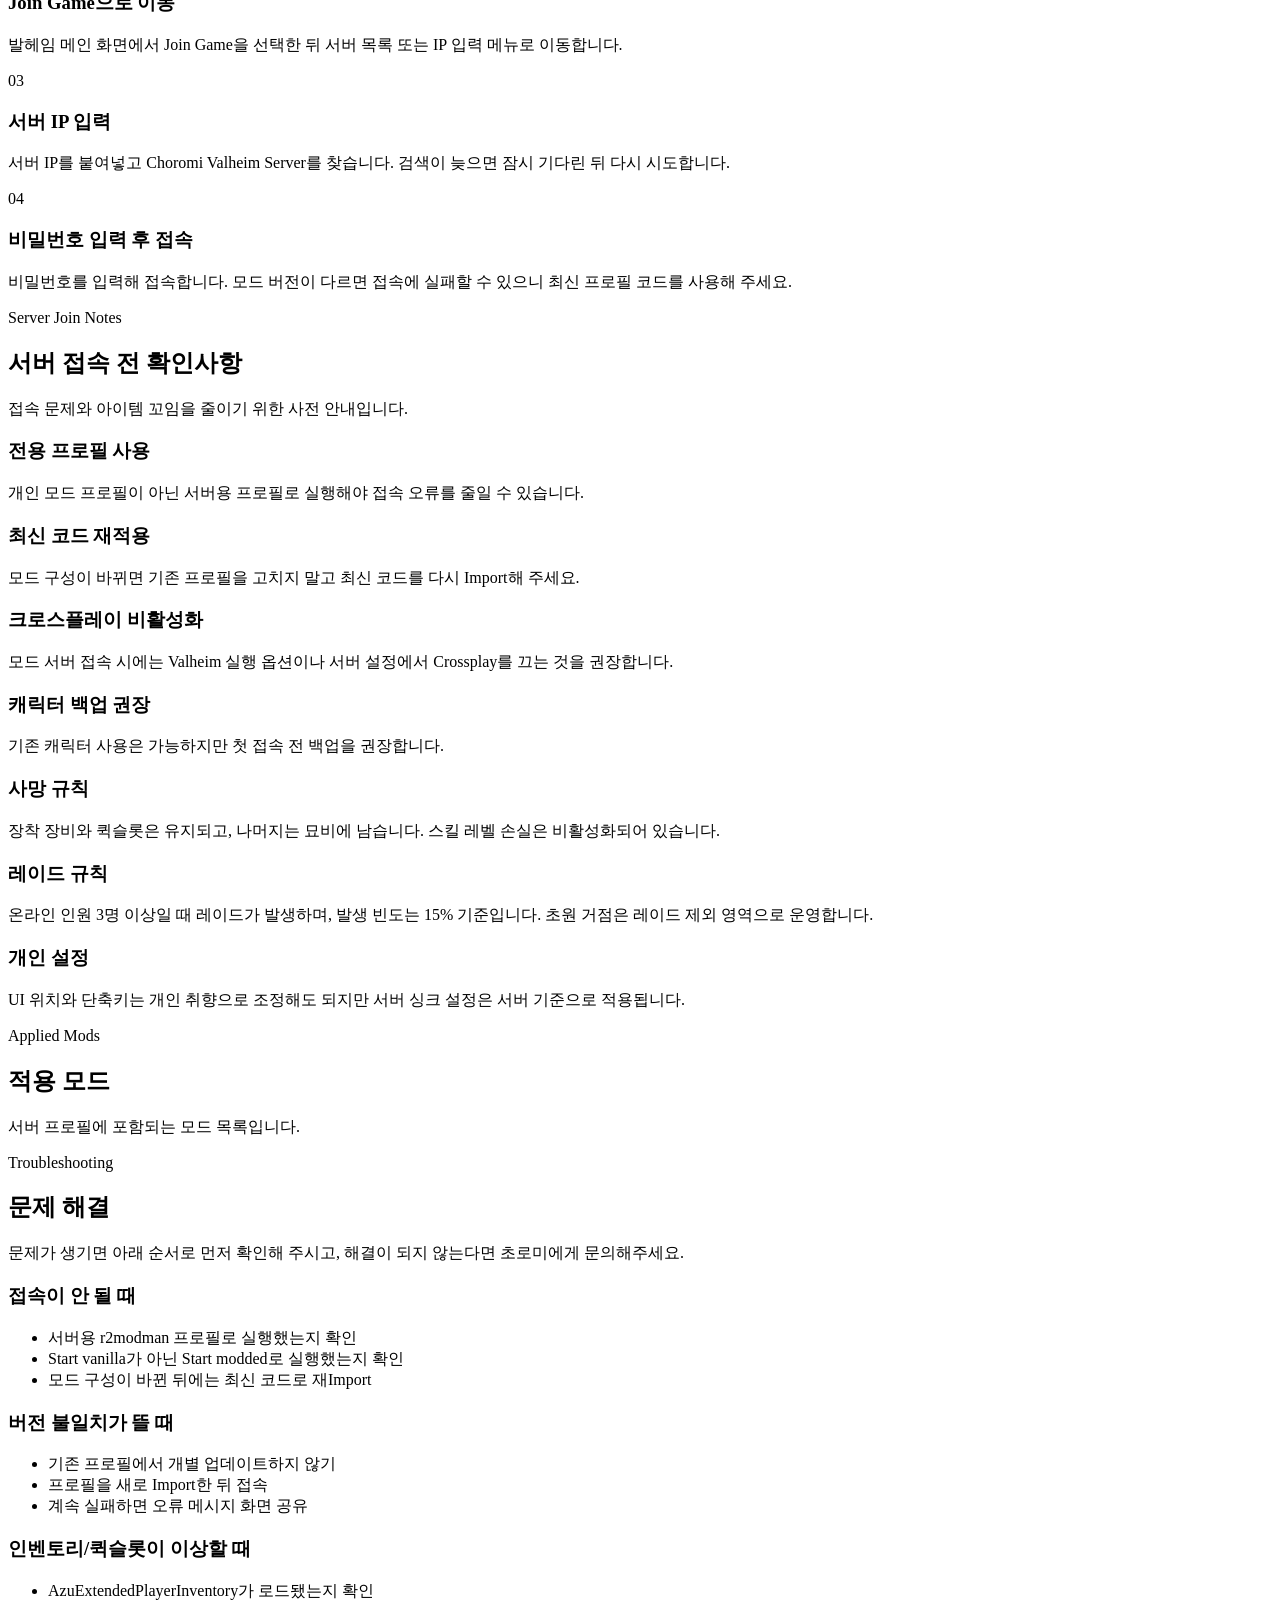
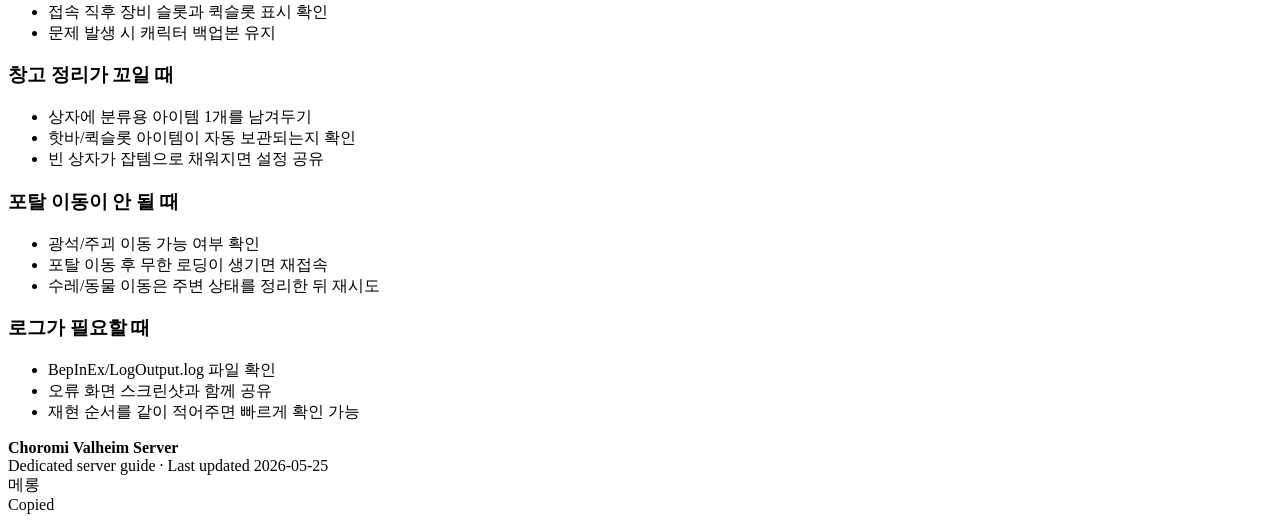
==== commit ba231ab6: "Update index.html" ====
--- a/index.html
+++ b/index.html
@@ -4,764 +4,9 @@
   <meta charset="utf-8" />
   <meta name="viewport" content="width=device-width, initial-scale=1" />
   <title>Choromi Valheim Server Guide</title>
-  <style>
-    :root {
-      --bg: #061017;
-      --panel: rgba(255, 241, 217, 0.062);
-      --panel-strong: rgba(255, 241, 217, 0.11);
-      --line: rgba(255, 219, 166, 0.14);
-      --text: #f3efe6;
-      --muted: rgba(243, 239, 230, 0.68);
-      --soft: rgba(243, 239, 230, 0.48);
-      --gold: #c78a3a;
-      --amber: #ffb34f;
-      --red: #a63d2f;
-      --green: #4f7f79;
-      --shadow: 0 24px 80px rgba(0, 0, 0, 0.42);
-      --radius-lg: 28px;
-      --radius-md: 20px;
-      --radius-sm: 14px;
-      --hero-portrait: url("assets/valheim-hero-portrait.jpg");
-    }
-
-    * { box-sizing: border-box; }
-    html { scroll-behavior: smooth; }
-    body {
-      margin: 0;
-      min-height: 100vh;
-      color: var(--text);
-      font-family: ui-sans-serif, system-ui, -apple-system, BlinkMacSystemFont, "Segoe UI", sans-serif;
-      background:
-        radial-gradient(circle at 18% 12%, rgba(20, 94, 113, 0.34), transparent 30%),
-        radial-gradient(circle at 42% 4%, rgba(255, 128, 48, 0.12), transparent 25%),
-        radial-gradient(circle at 86% 16%, rgba(121, 37, 31, 0.20), transparent 28%),
-        linear-gradient(180deg, #0a1822 0%, #061016 44%, #050708 100%);
-    }
-
-    a { color: inherit; }
-
-    .page {
-      width: min(1180px, calc(100% - 36px));
-      margin: 0 auto;
-      padding: 24px 0 42px;
-    }
-
-    .top-nav {
-      display: flex;
-      align-items: center;
-      justify-content: space-between;
-      gap: 16px;
-      margin-bottom: 18px;
-      color: var(--muted);
-      font-size: 13px;
-    }
-
-    .brand {
-      display: flex;
-      align-items: center;
-      gap: 10px;
-      font-weight: 800;
-      letter-spacing: 0.08em;
-      text-transform: uppercase;
-      color: var(--text);
-    }
-
-
-    .nav-links {
-      display: flex;
-      gap: 12px;
-      flex-wrap: wrap;
-      justify-content: flex-end;
-    }
-
-    .nav-links a {
-      text-decoration: none;
-      padding: 8px 10px;
-      border-radius: 999px;
-      color: var(--muted);
-      transition: 0.18s ease;
-    }
-
-    .nav-links a:hover {
-      background: rgba(255, 255, 255, 0.08);
-      color: var(--text);
-    }
-
-    .hero {
-      position: relative;
-      min-height: 520px;
-      display: grid;
-      grid-template-columns: minmax(260px, 390px) 1fr;
-      gap: 34px;
-      align-items: stretch;
-      overflow: hidden;
-      border-radius: var(--radius-lg);
-      background:
-        radial-gradient(circle at 24% 78%, rgba(255, 128, 45, 0.16), transparent 24%),
-        linear-gradient(135deg, rgba(8, 18, 24, 0.98) 0%, rgba(8, 18, 24, 0.88) 42%, rgba(18, 34, 43, 0.72) 100%);
-      box-shadow: var(--shadow);
-      border: 1px solid rgba(255, 255, 255, 0.12);
-      isolation: isolate;
-      padding: 26px;
-    }
-
-    .hero::before {
-      content: "";
-      position: absolute;
-      inset: 0;
-      background:
-        radial-gradient(circle at 28% 78%, rgba(255, 161, 72, 0.18), transparent 22%),
-        radial-gradient(circle at 84% 14%, rgba(60, 116, 122, 0.2), transparent 34%),
-        linear-gradient(180deg, rgba(255, 255, 255, 0.035), transparent 36%, rgba(0, 0, 0, 0.35));
-      pointer-events: none;
-      z-index: 0;
-    }
-
-    .hero::after {
-      content: "";
-      position: absolute;
-      inset: auto 0 0;
-      height: 34%;
-      background: linear-gradient(180deg, transparent, rgba(3, 7, 9, 0.88));
-      pointer-events: none;
-      z-index: 0;
-    }
-
-    .hero-art {
-      position: relative;
-      z-index: 1;
-      min-height: 468px;
-      border-radius: 24px;
-      overflow: hidden;
-      border: 1px solid rgba(255, 219, 166, 0.18);
-      background: rgba(0, 0, 0, 0.35);
-      box-shadow: 0 24px 60px rgba(0, 0, 0, 0.46);
-    }
-
-    .hero-art img {
-      width: 100%;
-      height: 100%;
-      object-fit: cover;
-      object-position: center;
-      display: block;
-      filter: saturate(1.05) contrast(1.06);
-    }
-
-    .hero-art::after {
-      content: "";
-      position: absolute;
-      inset: 0;
-      background:
-        linear-gradient(180deg, rgba(0,0,0,0.06) 0%, transparent 45%, rgba(0,0,0,0.28) 100%),
-        radial-gradient(circle at 50% 74%, rgba(255, 140, 52, 0.12), transparent 32%);
-      pointer-events: none;
-    }
-
-    .hero-content {
-      position: relative;
-      z-index: 1;
-      min-width: 0;
-      display: flex;
-      flex-direction: column;
-      justify-content: center;
-      padding: 42px 28px 42px 0;
-    }
-
-    .eyebrow {
-      display: inline-flex;
-      align-items: center;
-      gap: 8px;
-      padding: 8px 12px;
-      border: 1px solid rgba(255, 255, 255, 0.14);
-      border-radius: 999px;
-      background: rgba(255, 255, 255, 0.08);
-      color: rgba(255, 255, 255, 0.82);
-      font-size: 12px;
-      font-weight: 800;
-      letter-spacing: 0.1em;
-      text-transform: uppercase;
-      backdrop-filter: blur(10px);
-    }
-
-    h1, h2, h3, p { margin-top: 0; }
-    h1 {
-      margin: 18px 0 0;
-      max-width: 720px;
-      font-size: clamp(44px, 6.4vw, 88px);
-      line-height: 0.95;
-      letter-spacing: -0.065em;
-      text-shadow: 0 18px 46px rgba(0, 0, 0, 0.72), 0 0 24px rgba(174, 59, 38, 0.24);
-    }
-
-    .hero-meta {
-      display: flex;
-      gap: 10px;
-      flex-wrap: wrap;
-      margin-top: 22px;
-    }
-
-    .pill {
-      padding: 8px 11px;
-      border-radius: 999px;
-      background: rgba(0, 0, 0, 0.34);
-      border: 1px solid rgba(255, 255, 255, 0.12);
-      color: rgba(255, 255, 255, 0.82);
-      font-size: 13px;
-      backdrop-filter: blur(10px);
-    }
-
-    main {
-      display: grid;
-      gap: 22px;
-      margin-top: 22px;
-    }
-
-    section {
-      border: 1px solid var(--line);
-      border-radius: var(--radius-lg);
-      background: linear-gradient(180deg, rgba(255, 255, 255, 0.075), rgba(255, 255, 255, 0.038));
-      box-shadow: 0 18px 60px rgba(0, 0, 0, 0.22);
-      overflow: hidden;
-    }
-
-    .section-inner { padding: 28px; }
-    .section-head {
-      display: flex;
-      align-items: flex-end;
-      justify-content: space-between;
-      gap: 16px;
-      margin-bottom: 18px;
-    }
-
-    .section-kicker {
-      margin-bottom: 8px;
-      color: var(--gold);
-      font-size: 12px;
-      font-weight: 900;
-      letter-spacing: 0.12em;
-      text-transform: uppercase;
-    }
-
-    h2 {
-      margin: 0;
-      font-size: clamp(23px, 3vw, 34px);
-      line-height: 1.08;
-      letter-spacing: -0.03em;
-    }
-
-    .lead {
-      margin: 8px 0 0;
-      color: var(--muted);
-      line-height: 1.65;
-    }
-
-    .profile-box {
-      display: flex;
-      align-items: center;
-      gap: 12px;
-      padding: 16px;
-      border-radius: var(--radius-md);
-      background: rgba(0, 0, 0, 0.28);
-      border: 1px solid rgba(255, 255, 255, 0.12);
-    }
-
-    .profile-box code {
-      flex: 1;
-      overflow-x: auto;
-      white-space: nowrap;
-      color: #ffe3a1;
-      font-family: ui-monospace, SFMono-Regular, Menlo, Consolas, monospace;
-      font-size: clamp(15px, 2.4vw, 24px);
-      letter-spacing: 0.015em;
-    }
-
-    .btn {
-      appearance: none;
-      border: 0;
-      border-radius: 14px;
-      padding: 13px 16px;
-      cursor: pointer;
-      color: #1d1408;
-      background: linear-gradient(135deg, var(--amber), var(--gold));
-      font-weight: 900;
-      box-shadow: 0 10px 28px rgba(215, 168, 79, 0.26);
-      transition: 0.18s ease;
-    }
-
-    .btn:hover { transform: translateY(-1px); filter: brightness(1.05); }
-    .btn:active { transform: translateY(0); }
-
-    .flow-grid {
-      display: grid;
-      grid-template-columns: repeat(4, minmax(0, 1fr));
-      gap: 14px;
-    }
-
-    .flow-card, .notice-card, .mod-card, .trouble-card {
-      border: 1px solid rgba(255, 255, 255, 0.105);
-      border-radius: var(--radius-md);
-      background: rgba(255, 255, 255, 0.055);
-      backdrop-filter: blur(10px);
-    }
-
-    .flow-card { padding: 18px; position: relative; min-height: 158px; }
-    .flow-num {
-      width: 34px;
-      height: 34px;
-      display: grid;
-      place-items: center;
-      margin-bottom: 18px;
-      border-radius: 50%;
-      background: rgba(215, 168, 79, 0.16);
-      border: 1px solid rgba(215, 168, 79, 0.34);
-      color: #ffd983;
-      font-weight: 900;
-    }
-
-    .flow-card h3, .notice-card h3, .trouble-card h3 {
-      margin: 0 0 8px;
-      font-size: 16px;
-      letter-spacing: -0.01em;
-    }
-
-    .flow-card p, .notice-card p, .trouble-card p {
-      margin: 0;
-      color: var(--muted);
-      font-size: 14px;
-      line-height: 1.58;
-    }
-
-    .install-flow {
-      display: grid;
-      gap: 12px;
-      position: relative;
-    }
-
-    .install-step {
-      display: grid;
-      grid-template-columns: 64px 1fr;
-      gap: 16px;
-      align-items: stretch;
-      position: relative;
-      padding: 18px;
-      border: 1px solid rgba(255, 255, 255, 0.105);
-      border-radius: var(--radius-md);
-      background: rgba(255, 255, 255, 0.055);
-      backdrop-filter: blur(10px);
-    }
-
-    .install-step::before {
-      content: "";
-      position: absolute;
-      left: 49px;
-      top: 58px;
-      bottom: -13px;
-      width: 1px;
-      background: linear-gradient(180deg, rgba(215, 168, 79, 0.44), transparent);
-    }
-
-    .install-step:last-child::before { display: none; }
-
-    .step-index {
-      width: 44px;
-      height: 44px;
-      display: grid;
-      place-items: center;
-      border-radius: 16px;
-      background: linear-gradient(135deg, rgba(242, 193, 92, 0.22), rgba(135,168,120,0.12));
-      border: 1px solid rgba(215, 168, 79, 0.34);
-      color: #ffd983;
-      font-weight: 950;
-      letter-spacing: -0.02em;
-    }
-
-    .install-step h3 {
-      margin: 0 0 6px;
-      font-size: 17px;
-      letter-spacing: -0.01em;
-    }
-
-    .install-step p {
-      margin: 0;
-      color: var(--muted);
-      font-size: 14px;
-      line-height: 1.62;
-    }
-
-    .notice-grid {
-      display: grid;
-      grid-template-columns: repeat(3, minmax(0, 1fr));
-      gap: 14px;
-    }
-
-    .notice-card { padding: 17px; }
-    .notice-card.important {
-      background: linear-gradient(180deg, rgba(215, 168, 79, 0.145), rgba(255, 255, 255, 0.05));
-      border-color: rgba(215, 168, 79, 0.28);
-    }
-
-    .mod-toolbar {
-      display: flex;
-      align-items: center;
-      justify-content: space-between;
-      gap: 12px;
-      margin-bottom: 16px;
-      flex-wrap: wrap;
-    }
-
-    .filter-row {
-      display: flex;
-      gap: 8px;
-      flex-wrap: wrap;
-    }
-
-    .filter-btn {
-      border: 1px solid rgba(255, 255, 255, 0.13);
-      background: rgba(255, 255, 255, 0.06);
-      color: var(--muted);
-      border-radius: 999px;
-      padding: 9px 12px;
-      cursor: pointer;
-      font-weight: 800;
-      transition: 0.18s ease;
-    }
-
-    .filter-btn.active, .filter-btn:hover {
-      color: #1d1408;
-      border-color: transparent;
-      background: linear-gradient(135deg, var(--amber), var(--gold));
-    }
-
-    .mod-count { color: var(--muted); font-size: 13px; }
-
-    .mods-grid {
-      display: grid;
-      grid-template-columns: repeat(3, minmax(0, 1fr));
-      gap: 14px;
-    }
-
-    .mod-card {
-      min-height: 116px;
-      padding: 16px;
-      display: grid;
-      grid-template-columns: 48px 1fr;
-      gap: 13px;
-      align-items: start;
-    }
-
-    .mod-icon {
-      width: 48px;
-      height: 48px;
-      display: grid;
-      place-items: center;
-      border-radius: 16px;
-      background: linear-gradient(135deg, rgba(215,168,79,0.22), rgba(135,168,120,0.14));
-      border: 1px solid rgba(255, 255, 255, 0.13);
-      color: #ffdfa0;
-      font-size: 20px;
-      font-weight: 900;
-      overflow: hidden;
-      flex: none;
-    }
-
-    .mod-icon img {
-      width: 100%;
-      height: 100%;
-      object-fit: contain;
-      object-position: center;
-      display: block;
-    }
-
-    .mod-card h3 {
-      margin: 0 0 6px;
-      font-size: 15px;
-      line-height: 1.25;
-    }
-
-    .mod-card p {
-      margin: 0 0 10px;
-      color: var(--muted);
-      font-size: 13px;
-      line-height: 1.45;
-    }
-
-    .tag-row { display: flex; gap: 6px; flex-wrap: wrap; }
-    .tag {
-      padding: 5px 8px;
-      border-radius: 999px;
-      background: rgba(0, 0, 0, 0.22);
-      border: 1px solid rgba(255, 255, 255, 0.08);
-      color: var(--soft);
-      font-size: 11px;
-      font-weight: 800;
-    }
-
-    .trouble-list {
-      display: grid;
-      grid-template-columns: repeat(2, minmax(0, 1fr));
-      gap: 14px;
-    }
-
-    .trouble-card { padding: 18px; }
-    .trouble-card ul {
-      margin: 10px 0 0;
-      padding-left: 18px;
-      color: var(--muted);
-      font-size: 14px;
-      line-height: 1.7;
-    }
-
-    .footer {
-      margin-top: 22px;
-      padding: 22px 26px;
-      display: flex;
-      align-items: center;
-      justify-content: space-between;
-      gap: 16px;
-      color: var(--muted);
-      border-radius: var(--radius-lg);
-      border: 1px solid var(--line);
-      background: rgba(255, 255, 255, 0.045);
-    }
-
-    .toast {
-      position: fixed;
-      left: 50%;
-      bottom: 28px;
-      transform: translateX(-50%) translateY(16px);
-      opacity: 0;
-      pointer-events: none;
-      padding: 12px 16px;
-      border-radius: 999px;
-      color: #1d1408;
-      background: linear-gradient(135deg, var(--amber), var(--gold));
-      font-weight: 900;
-      box-shadow: 0 18px 44px rgba(0, 0, 0, 0.42);
-      transition: 0.22s ease;
-      z-index: 100;
-    }
-
-    .toast.show {
-      opacity: 1;
-      transform: translateX(-50%) translateY(0);
-    }
-
-
-    @media (max-width: 980px) {
-      .hero { grid-template-columns: minmax(220px, 320px) 1fr; gap: 24px; }
-      .hero-art { min-height: 430px; }
-      .hero-content { padding-right: 8px; }
-    }
-
-    @media (max-width: 980px) {
-      .flow-grid, .notice-grid, .mods-grid { grid-template-columns: repeat(2, minmax(0, 1fr)); }
-      .top-nav { align-items: flex-start; flex-direction: column; }
-      .nav-links { justify-content: flex-start; }
-    }
-
-    @media (max-width: 680px) {
-      .page { width: min(100% - 24px, 1180px); padding-top: 14px; }
-      .hero { min-height: auto; grid-template-columns: 1fr; gap: 18px; padding: 18px; }
-      .hero-art { min-height: 440px; }
-      .hero-content { padding: 8px 6px 16px; }
-      .section-inner { padding: 22px; }
-      .flow-grid, .notice-grid, .mods-grid, .trouble-list { grid-template-columns: 1fr; }
-      .install-step { grid-template-columns: 50px 1fr; padding: 16px; }
-      .install-step::before { left: 40px; }
-      .step-index { width: 36px; height: 36px; border-radius: 13px; }
-      .profile-box { flex-direction: column; align-items: stretch; }
-      .profile-box code { width: 100%; }
-      .footer { flex-direction: column; align-items: flex-start; }
-    }
-
-
-
-    .server-info-grid {
-      display: grid;
-      grid-template-columns: 1fr 1fr 1.1fr;
-      gap: 14px;
-      margin-bottom: 18px;
-    }
-
-    .server-info-card {
-      border: 1px solid rgba(255, 255, 255, 0.105);
-      border-radius: var(--radius-md);
-      background:
-        linear-gradient(180deg, rgba(255, 255, 255, 0.075), rgba(255, 255, 255, 0.045));
-      backdrop-filter: blur(10px);
-      padding: 18px;
-      min-height: 152px;
-      display: grid;
-      align-content: start;
-      gap: 10px;
-    }
-
-    .server-info-label {
-      width: fit-content;
-      padding: 6px 10px;
-      border-radius: 999px;
-      background: rgba(79, 127, 121, 0.22);
-      border: 1px solid rgba(255, 255, 255, 0.12);
-      color: rgba(255, 255, 255, 0.8);
-      font-size: 12px;
-      font-weight: 900;
-      letter-spacing: 0.06em;
-      text-transform: uppercase;
-    }
-
-    .server-info-value {
-      color: var(--text);
-      font-size: clamp(20px, 2.3vw, 28px);
-      font-weight: 900;
-      line-height: 1.22;
-      overflow-wrap: anywhere;
-    }
-
-    .server-info-help {
-      margin: -2px 0 0;
-      color: var(--muted);
-      font-size: 13px;
-      line-height: 1.5;
-    }
-
-    .server-action-row {
-      display: flex;
-      flex-wrap: wrap;
-      gap: 8px;
-    }
-
-    .small-btn {
-      min-height: 38px;
-      padding: 0 14px;
-      font-size: 13px;
-    }
-
-    .ghost-btn {
-      background: rgba(255, 255, 255, 0.08);
-      color: var(--text);
-      border-color: rgba(255, 255, 255, 0.14);
-    }
-
-    .password-value {
-      letter-spacing: 0.08em;
-    }
-
-    .join-flow {
-      display: grid;
-      grid-template-columns: repeat(2, minmax(0, 1fr));
-      gap: 12px;
-    }
-
-    .join-step {
-      display: grid;
-      grid-template-columns: 64px 1fr;
-      gap: 16px;
-      align-items: start;
-      border: 1px solid rgba(255, 255, 255, 0.105);
-      border-radius: var(--radius-md);
-      background: rgba(255, 255, 255, 0.055);
-      padding: 16px;
-    }
-
-    .join-step h3 {
-      margin: 0 0 6px;
-      font-size: 16px;
-    }
-
-    .join-step p {
-      margin: 0;
-      color: var(--muted);
-      font-size: 14px;
-      line-height: 1.58;
-    }
-
-    @media (max-width: 900px) {
-      .server-info-grid,
-      .join-flow {
-        grid-template-columns: 1fr;
-      }
-    }
-
-
-
-    .profile-code-inline {
-      display: grid;
-      grid-template-columns: minmax(0, 1fr) auto;
-      gap: 14px;
-      align-items: center;
-      margin-bottom: 18px;
-      padding: 16px;
-      border: 1px solid rgba(255, 255, 255, 0.12);
-      border-radius: var(--radius-md);
-      background:
-        linear-gradient(180deg, rgba(255, 255, 255, 0.075), rgba(255, 255, 255, 0.045));
-      backdrop-filter: blur(10px);
-    }
-
-    .profile-code-inline code {
-      display: block;
-      color: var(--text);
-      font-size: 16px;
-      font-weight: 900;
-      line-height: 1.55;
-      overflow-wrap: anywhere;
-    }
-
-    .inline-label {
-      margin-bottom: 8px;
-      color: var(--muted);
-      font-size: 12px;
-      font-weight: 900;
-      letter-spacing: 0.08em;
-      text-transform: uppercase;
-    }
-
-    @media (max-width: 760px) {
-      .profile-code-inline {
-        grid-template-columns: 1fr;
-      }
-    }
-
-
-
-    /* v8: Install Flow fixed 2-column order: 1 2 / 3 4 / 5 6 */
-    #install .install-flow {
-      grid-template-columns: repeat(2, minmax(0, 1fr));
-      grid-auto-flow: row;
-    }
-
-    #install .install-step:nth-child(1) { grid-column: 1; grid-row: 1; }
-    #install .install-step:nth-child(2) { grid-column: 2; grid-row: 1; }
-    #install .install-step:nth-child(3) { grid-column: 1; grid-row: 2; }
-    #install .install-step:nth-child(4) { grid-column: 2; grid-row: 2; }
-    #install .install-step:nth-child(5) { grid-column: 1; grid-row: 3; }
-    #install .install-step:nth-child(6) { grid-column: 2; grid-row: 3; }
-
-    @media (max-width: 900px) {
-      #install .install-flow {
-        grid-template-columns: 1fr;
-      }
-
-      #install .install-step:nth-child(n) {
-        grid-column: auto;
-        grid-row: auto;
-      }
-    }
-
-
-
-    /* v9: remove decorative vertical lines inside step cards */
-    article.install-step::before,
-    .install-step::before,
-    article.join-step::before,
-    .join-step::before {
-      content: none !important;
-      display: none !important;
-    }
-
-
-  </style>
+  <link rel="stylesheet" href="./styles.css?v=10" />
 <!-- v9: removed install-step pseudo line -->
+  <!-- v10: CSS/JS split into external files -->
 </head>
 <body>
   <div class="page">
@@ -782,11 +27,13 @@
       </div>
       <div class="hero-content">
         <span class="eyebrow">Valheim Dedicated Server</span>
-        <h1>Choromi Valheim</h1>
+        <h1>Choromi World</h1>
         <div class="hero-meta">
           <span class="pill">Modded Co-op</span>
           <span class="pill">QoL Focused</span>
-          <span class="pill">Season 1</span>
+          <span class="pill">the more, the better</span>
+          <span class="pill">Open Date : 26/05/29 21:00</span>
+
         </div>
       </div>
     </header>
@@ -856,7 +103,6 @@
               </div>
             </article>
           </div>
-
 
         </div>
       </section>
@@ -992,7 +238,7 @@
             <div>
               <div class="section-kicker">Troubleshooting</div>
               <h2 id="trouble-title">문제 해결</h2>
-              <p class="lead">문제가 생기면 아래 순서로 먼저 확인해 주세요.</p>
+              <p class="lead">문제가 생기면 아래 순서로 먼저 확인해 주시고, 해결이 되지 않는다면 초로미에게 문의해주세요.</p>
             </div>
           </div>
           <div class="trouble-list">
@@ -1052,135 +298,15 @@
     <footer class="footer">
       <div>
         <strong>Choromi Valheim Server</strong><br />
-        <span>Dedicated server guide · Last updated 2026-05-24</span>
+        <span>Dedicated server guide · Last updated 2026-05-25</span>
       </div>
-      <div>Skål.</div>
+      <div>메롱</div>
     </footer>
   </div>
 
   <div class="toast" id="toast">Copied</div>
 
-  <script>
-    const mods = [
-      { name: "BepInExPack Valheim", group: "Dependency", icon: "BE", desc: "발헤임 모드 로더", tags: ["필수"] },
-      { name: "Jotunn", group: "Dependency", icon: "JO", desc: "다수 모드의 공통 라이브러리", tags: ["필수"] },
-      { name: "YamlDotNet", group: "Dependency", icon: "YA", desc: "YAML 설정 파일 처리용 의존성", tags: ["필수"] },
-      { name: "Zen ModLib", group: "Dependency", icon: "ZE", desc: "ZenRaids 계열 공통 라이브러리", tags: ["필수"] },
-
-      { name: "AzuCraftyBoxes", group: "Craft & Storage", icon: "CB", desc: "상자 안 재료로 제작/건축", tags: ["공통"] },
-      { name: "AzuAutoStore", group: "Craft & Storage", icon: "AS", desc: "주변 상자로 자동 보관", tags: ["공통"] },
-      { name: "Quick Stack Store Sort Trash Restock", group: "Craft & Storage", icon: "QS", desc: "수동 정리, 정렬, 보충, 폐기", tags: ["편의"] },
-      { name: "Recycle N Reclaim", group: "Craft & Storage", icon: "RR", desc: "제작 아이템 회수/분해", tags: ["공통"] },
-      { name: "AzuAreaRepair", group: "Craft & Storage", icon: "AR", desc: "망치 범위 수리", tags: ["편의"] },
-
-      { name: "AzuExtendedPlayerInventory", group: "Inventory", icon: "EI", desc: "인벤 확장, 장비 슬롯, 퀵슬롯", tags: ["공통"] },
-      { name: "ItemStacksItemWeights", group: "Inventory", icon: "SW", desc: "아이템 스택/무게 조정", tags: ["공통"] },
-      { name: "SkilledCarryWeight", group: "Inventory", icon: "CW", desc: "스킬 기반 소지 무게 증가", tags: ["편의"] },
-
-      { name: "TeleportEverything", group: "Travel & Map", icon: "TE", desc: "광석, 주괴, 수레, 동물 포탈 이동", tags: ["공통"] },
-      { name: "FastTeleport", group: "Travel & Map", icon: "FT", desc: "포탈 이동 시간 단축", tags: ["편의"] },
-      { name: "DiscoveryPins", group: "Travel & Map", icon: "DP", desc: "발견 대상 자동 지도 핀", tags: ["지도"] },
-      { name: "Where You At", group: "Travel & Map", icon: "WY", desc: "지도 위치 공유 강제", tags: ["공통"] },
-
-      { name: "SleepSkip", group: "Server Rules", icon: "SS", desc: "수면 투표와 밤 스킵", tags: ["공통"] },
-      { name: "ZenRaids", group: "Server Rules", icon: "ZR", desc: "레이드 인원 조건과 빈도 제어", tags: ["공통"] },
-
-      { name: "PlantEverything", group: "Building & World", icon: "PE", desc: "식물, 베리, 버섯, 장식 재배 확장", tags: ["건축"] },
-      { name: "FloorsAreRoofs", group: "Building & World", icon: "FR", desc: "바닥을 지붕처럼 판정", tags: ["건축"] },
-      { name: "Seasonality", group: "Building & World", icon: "SE", desc: "계절감과 환경 분위기 변화", tags: ["외형"] },
-
-      { name: "Balrond Character Customization", group: "Visual & UI", icon: "BC", desc: "캐릭터 커스터마이징 확장", tags: ["외형"] },
-      { name: "DyeHard", group: "Visual & UI", icon: "DH", desc: "머리/수염 타입과 색상 변경", tags: ["외형"] },
-      { name: "MyLittleUI", group: "Visual & UI", icon: "UI", desc: "UI 표시 개선", tags: ["개인"] },
-      { name: "EmoteWheelReworked", group: "Visual & UI", icon: "EW", desc: "감정표현 휠 개선", tags: ["개인"] }
-    ];
-
-    const groupOrder = ["All", "Dependency", "Craft & Storage", "Inventory", "Travel & Map", "Server Rules", "Building & World", "Visual & UI"];
-    const filterRow = document.getElementById("filter-row");
-    const modsGrid = document.getElementById("mods-grid");
-    const modCount = document.getElementById("mod-count");
-
-    function renderFilters(active = "All") {
-      filterRow.innerHTML = "";
-      groupOrder.forEach(group => {
-        const btn = document.createElement("button");
-        btn.className = `filter-btn${group === active ? " active" : ""}`;
-        btn.type = "button";
-        btn.textContent = group;
-        btn.addEventListener("click", () => renderMods(group));
-        filterRow.appendChild(btn);
-      });
-    }
-
-    function renderMods(group = "All") {
-      renderFilters(group);
-      const list = group === "All" ? mods : mods.filter(mod => mod.group === group);
-      modCount.textContent = `${list.length} / ${mods.length} mods`;
-      modsGrid.innerHTML = list.map(mod => `
-        <article class="mod-card">
-          <div class="mod-icon" aria-hidden="true">${mod.icon}</div>
-          <div>
-            <h3>${mod.name}</h3>
-            <p>${mod.desc}</p>
-            <div class="tag-row">${mod.tags.map(tag => `<span class="tag">${tag}</span>`).join("")}</div>
-          </div>
-        </article>
-      `).join("");
-    }
-
-    function showToast(message = "Copied") {
-      const toast = document.getElementById("toast");
-      toast.textContent = message;
-      toast.classList.add("show");
-      window.setTimeout(() => toast.classList.remove("show"), 1600);
-    }
-
-    async function copyTextToClipboard(text, message = "Copied") {
-      try {
-        await navigator.clipboard.writeText(text);
-        showToast(message);
-      } catch (error) {
-        const textarea = document.createElement("textarea");
-        textarea.value = text;
-        textarea.style.position = "fixed";
-        textarea.style.left = "-9999px";
-        document.body.appendChild(textarea);
-        textarea.focus();
-        textarea.select();
-        document.execCommand("copy");
-        textarea.remove();
-        showToast(message);
-      }
-    }
-
-    document.getElementById("copy-btn").addEventListener("click", async () => {
-      const code = document.getElementById("profile-code").textContent.trim();
-      await copyTextToClipboard(code, "Profile code copied");
-    });
-
-    document.querySelectorAll("[data-copy-text]").forEach((button) => {
-      button.addEventListener("click", async () => {
-        await copyTextToClipboard(button.dataset.copyText, button.dataset.toast || "Copied");
-      });
-    });
-
-    document.getElementById("toggle-password")?.addEventListener("click", (event) => {
-      const button = event.currentTarget;
-      const password = document.getElementById("server-password");
-      const visible = button.getAttribute("aria-pressed") === "true";
-
-      if (visible) {
-        password.textContent = "••••••••";
-        button.textContent = "Show";
-        button.setAttribute("aria-pressed", "false");
-      } else {
-        password.textContent = password.dataset.password;
-        button.textContent = "Hide";
-        button.setAttribute("aria-pressed", "true");
-      }
-    });
-
-    renderMods();
-  </script>
+  
+  <script src="./script.js?v=10" defer></script>
 </body>
 </html>
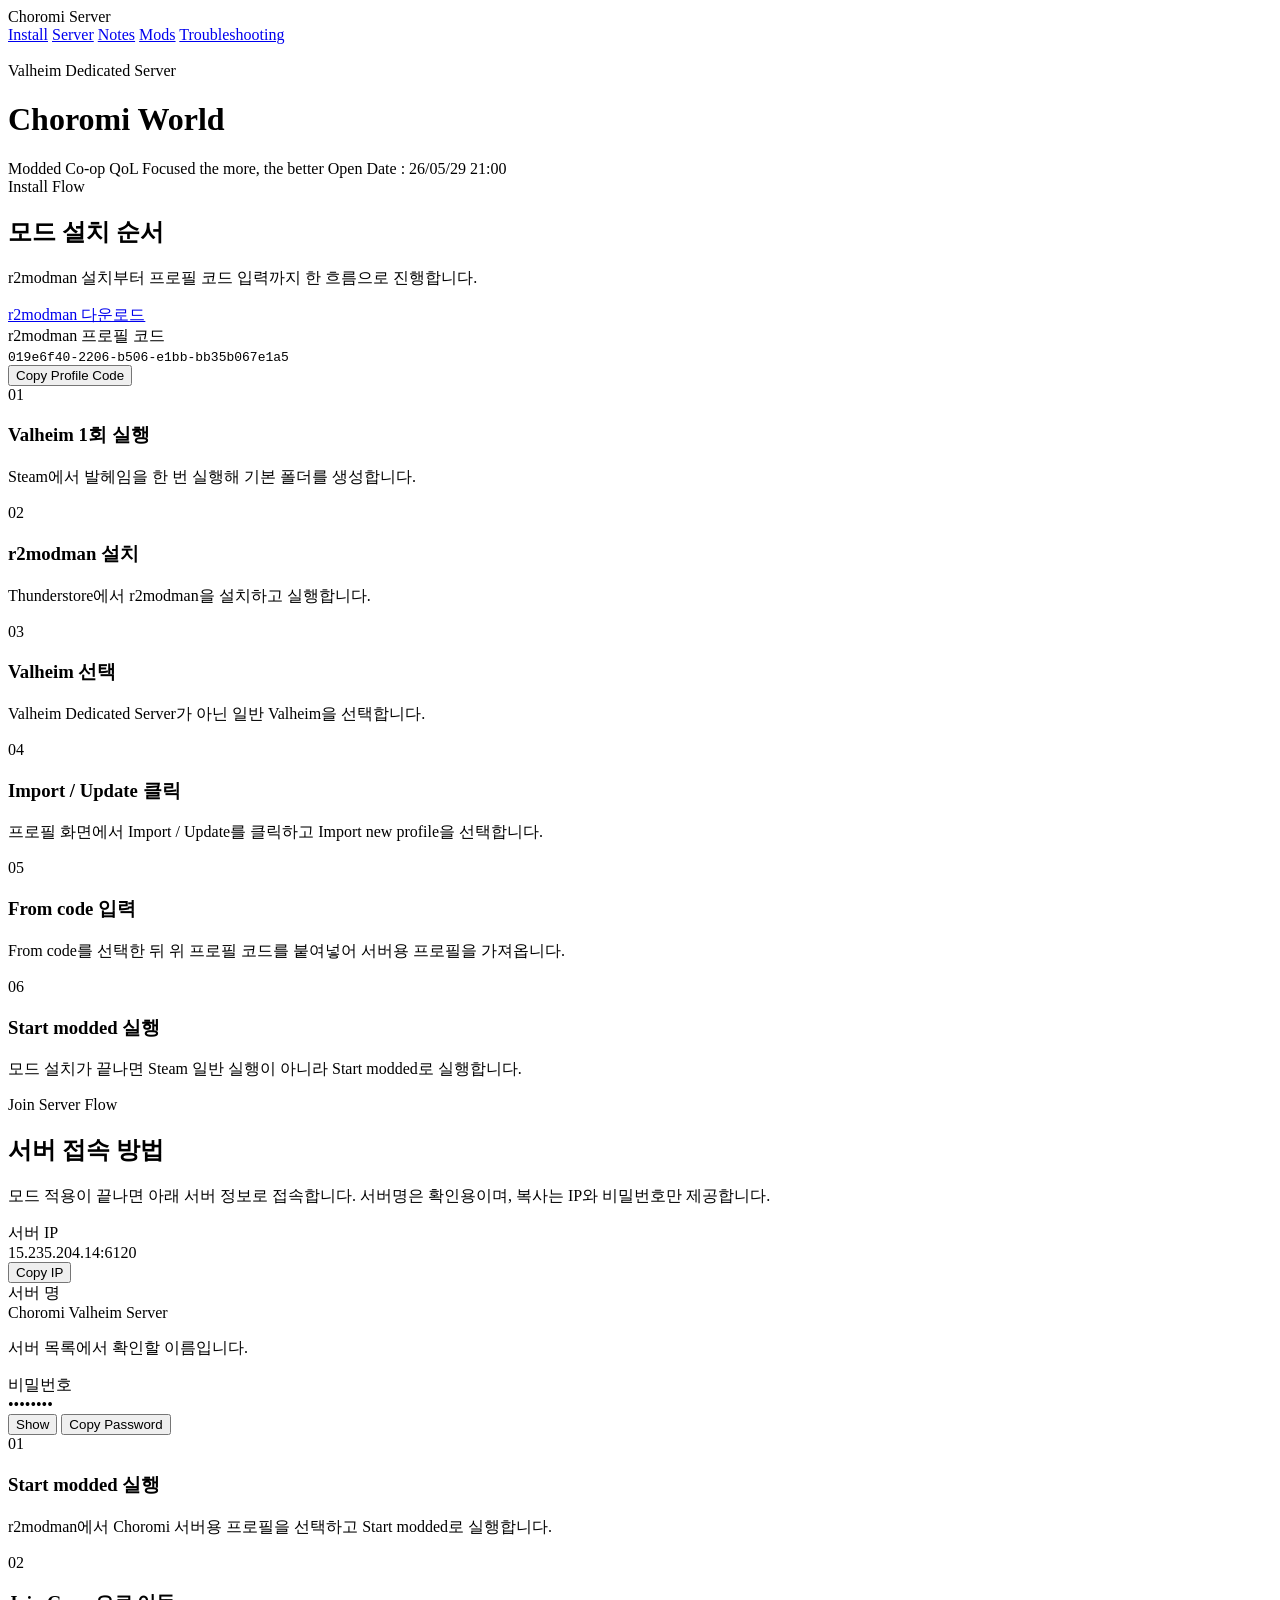
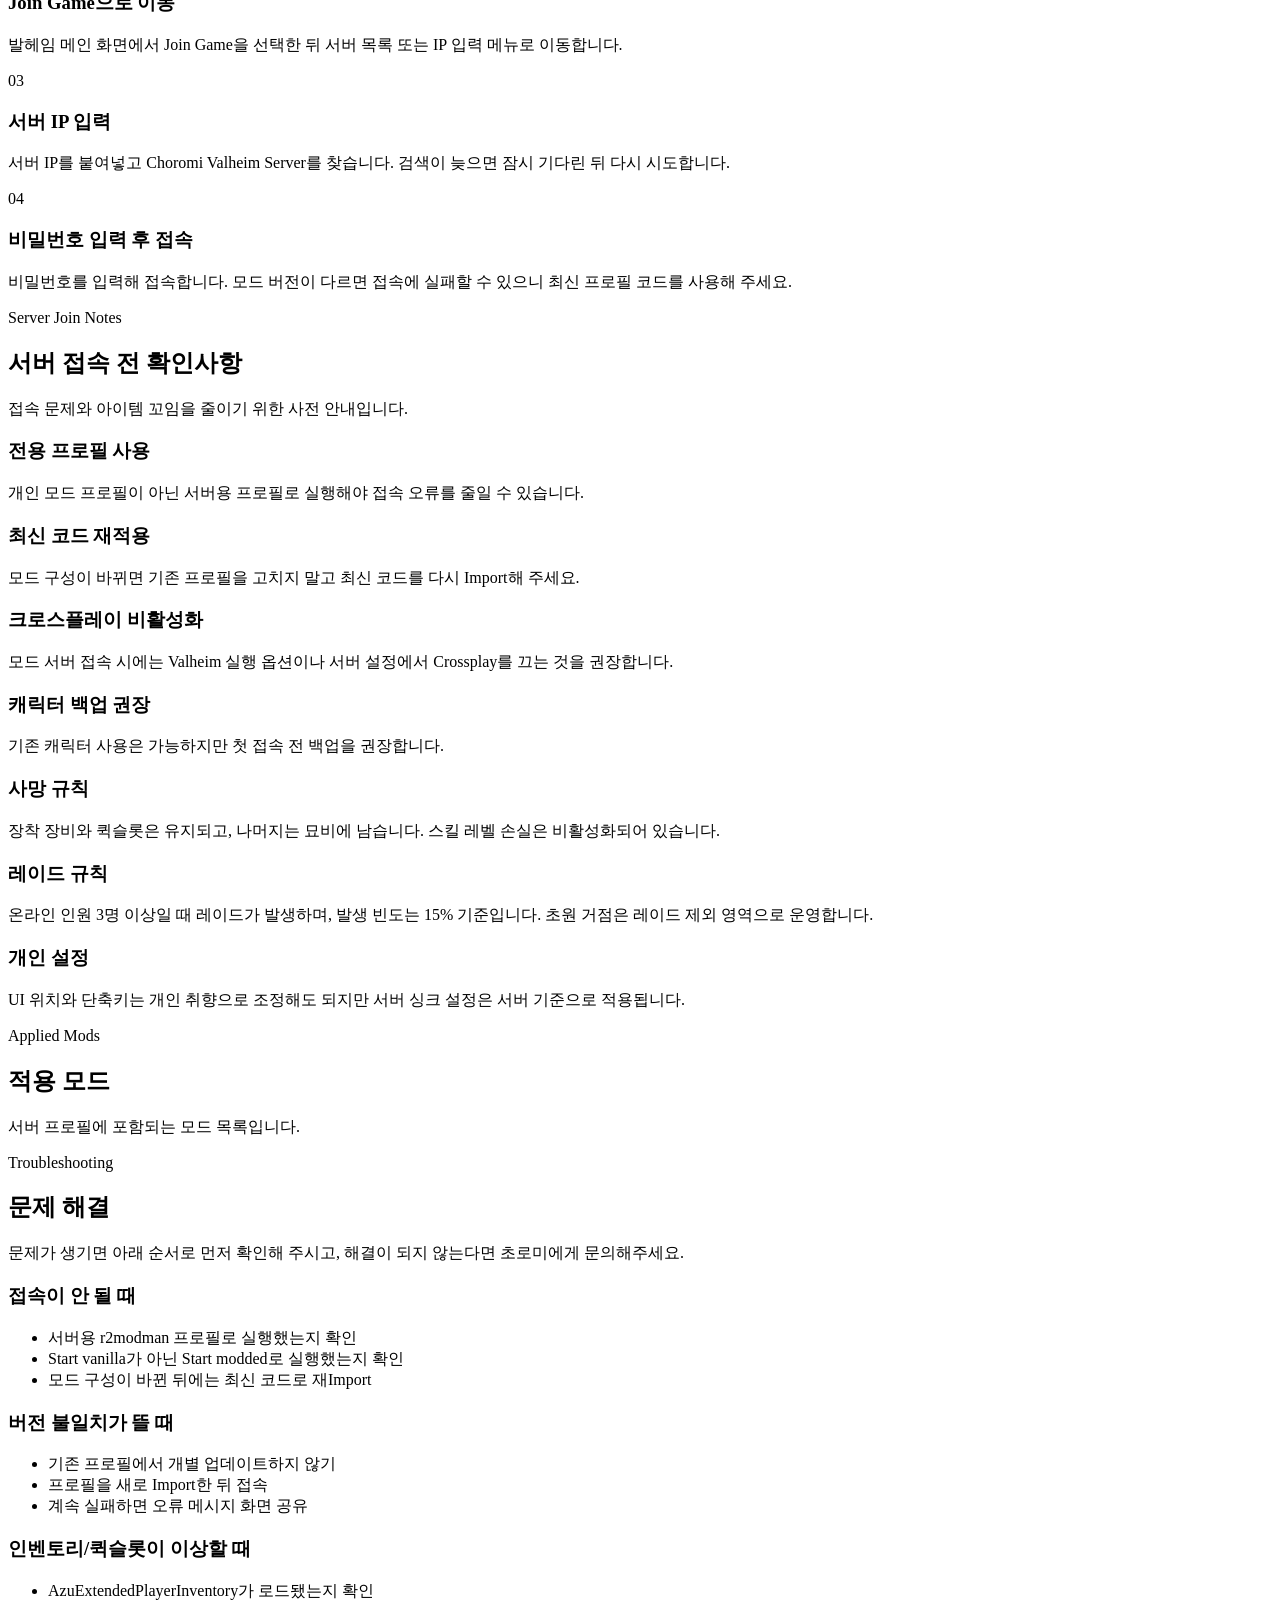
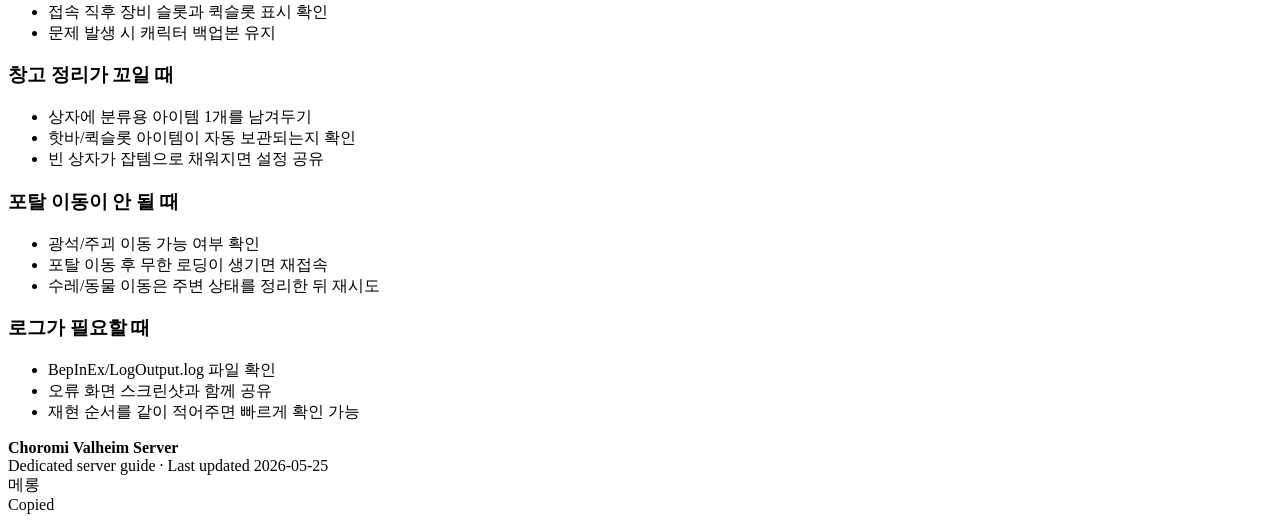
==== commit 5b646942: "Update index.html" ====
--- a/index.html
+++ b/index.html
@@ -54,7 +54,7 @@
           <div class="profile-code-inline">
             <div>
               <div class="inline-label">r2modman 프로필 코드</div>
-              <code id="profile-code">019e33f8-53ee-c841-806f-d69fa7040dc4</code>
+              <code id="profile-code">019e6f40-2206-b506-e1bb-bb35b067e1a5</code>
             </div>
             <button class="btn small-btn" id="copy-btn" type="button">Copy Profile Code</button>
           </div>
